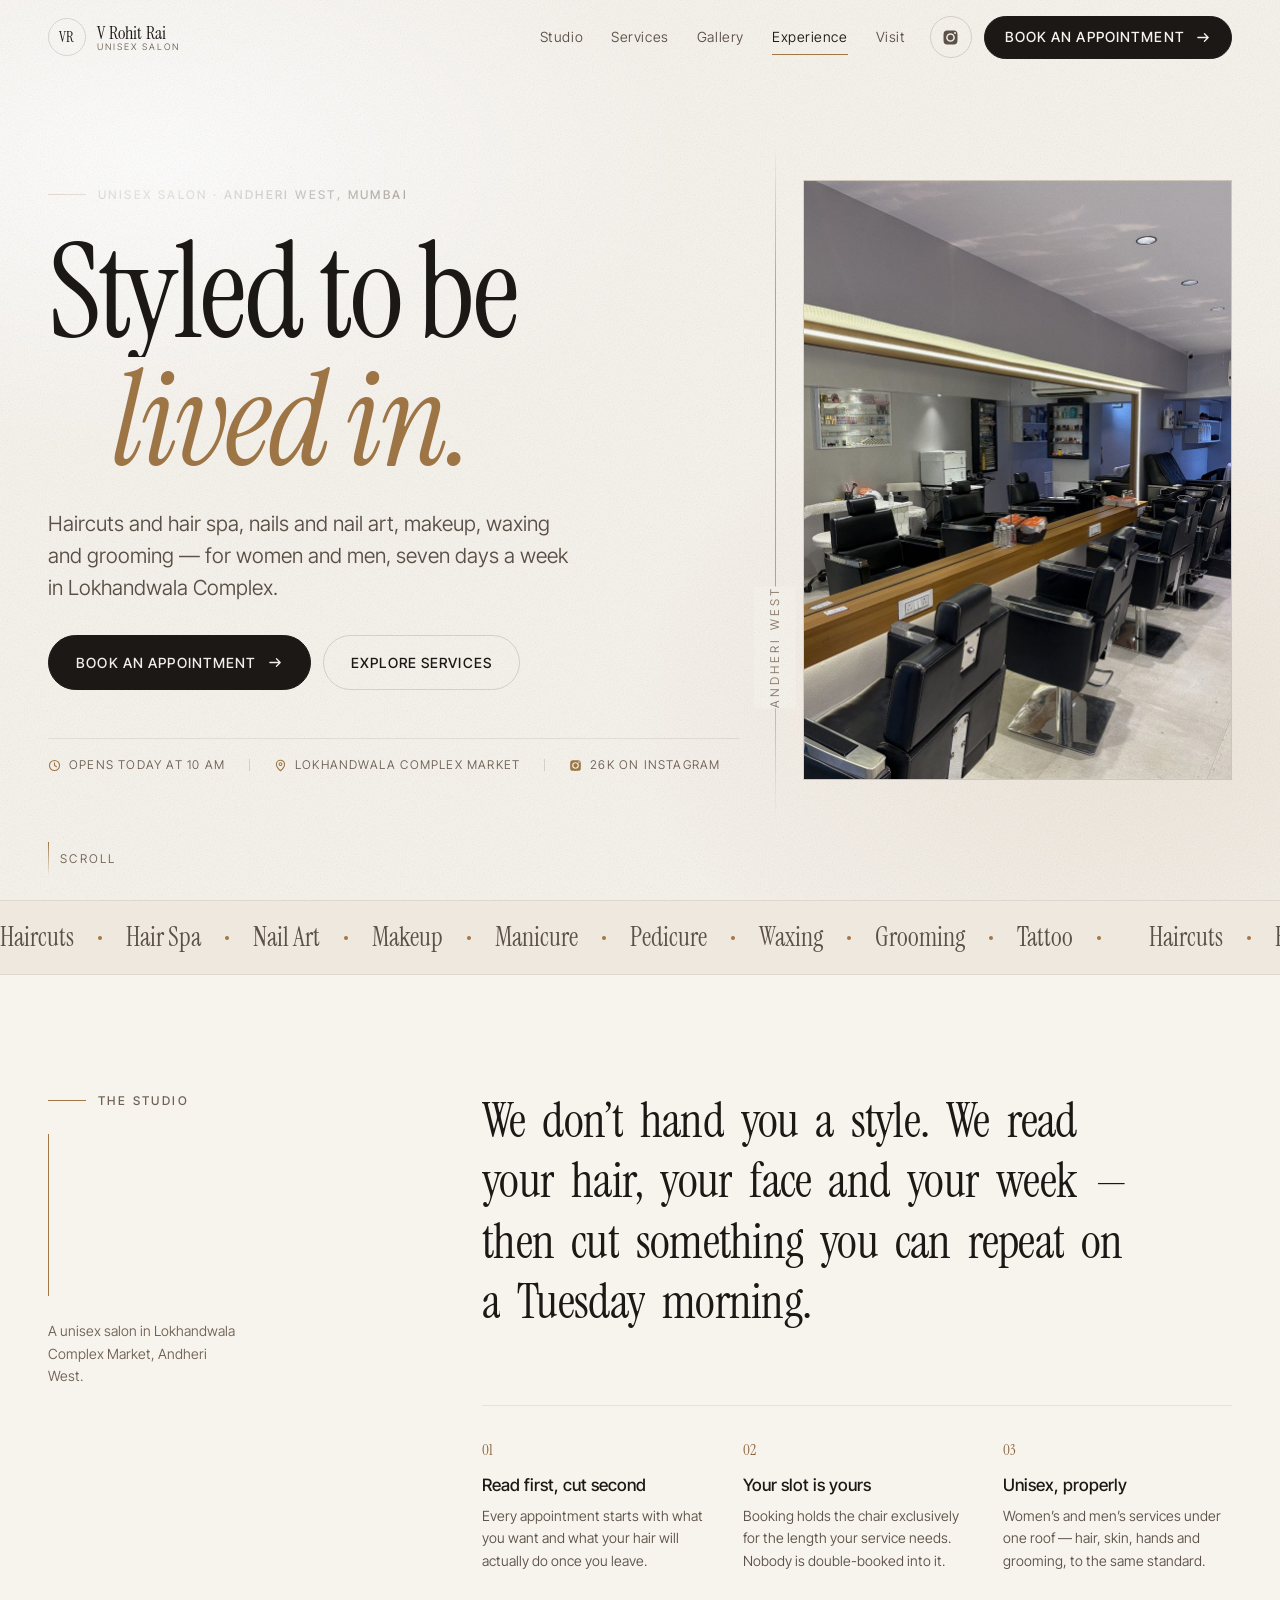
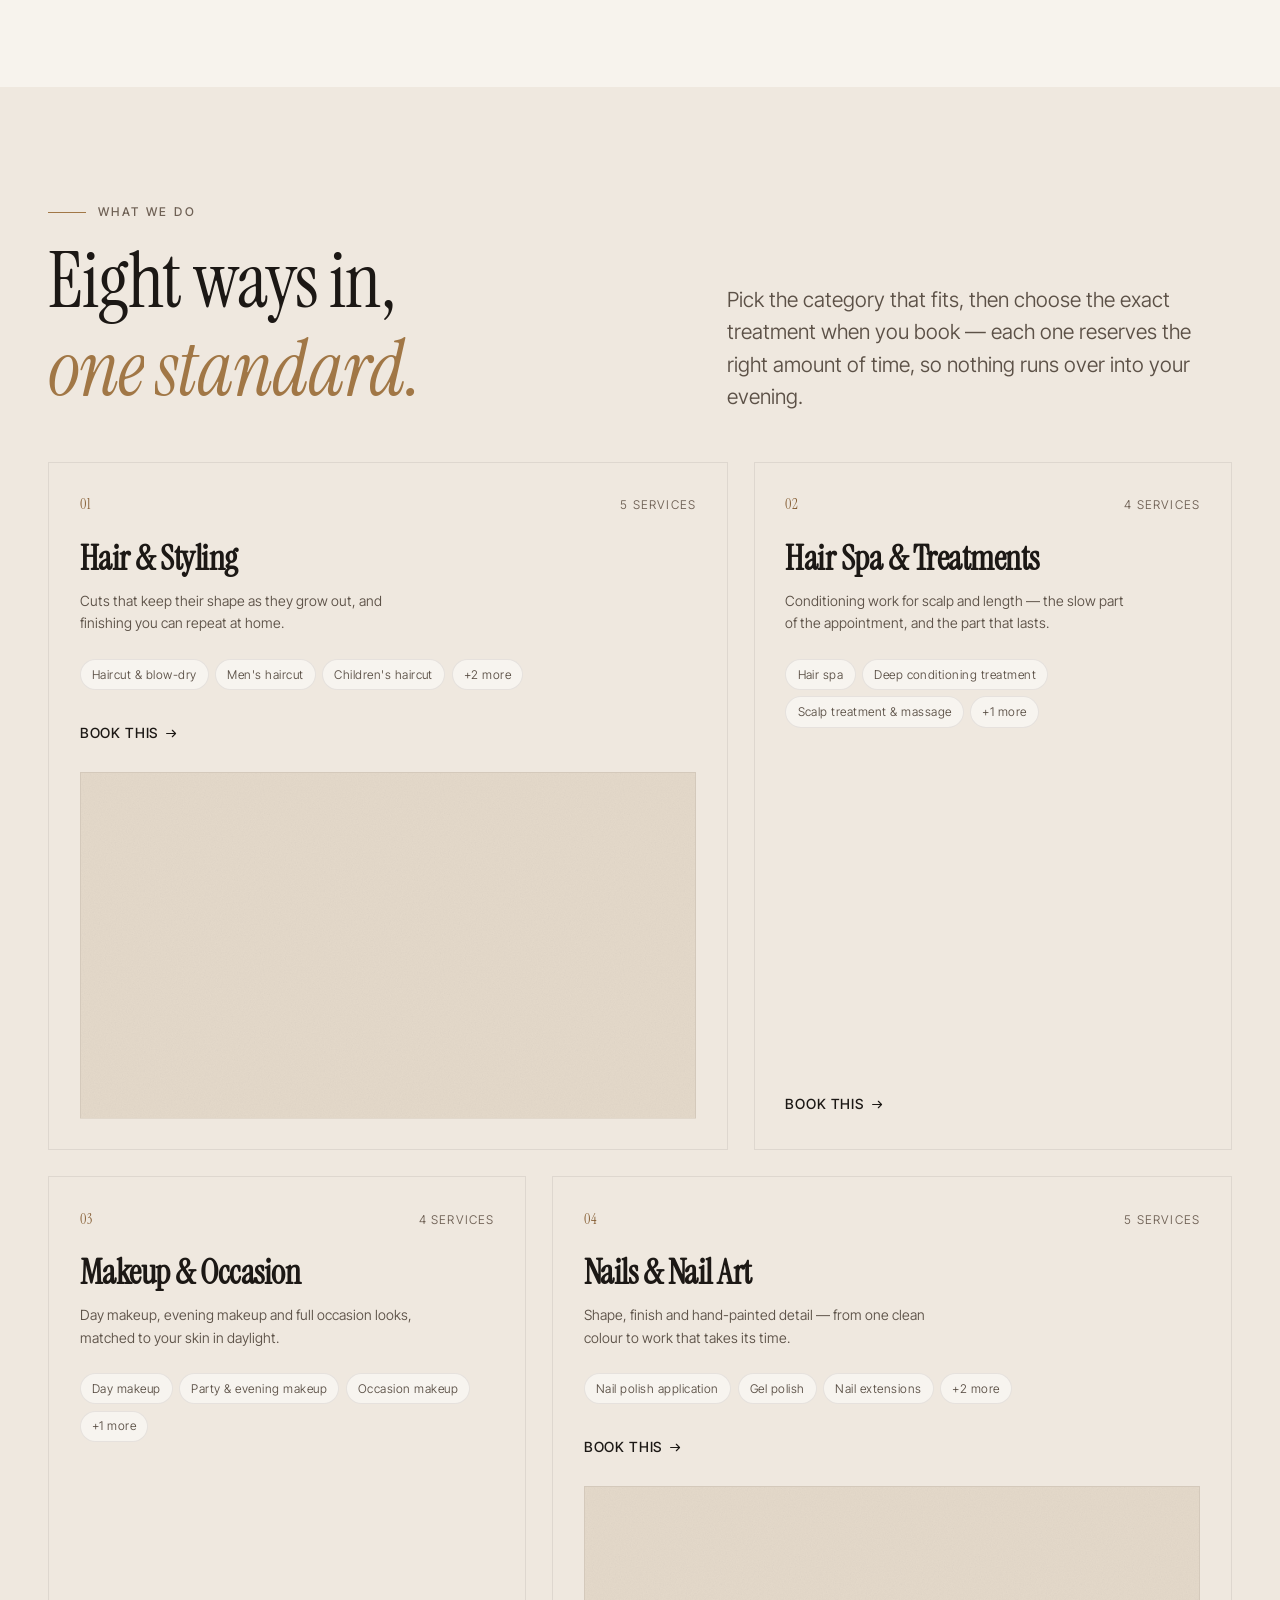
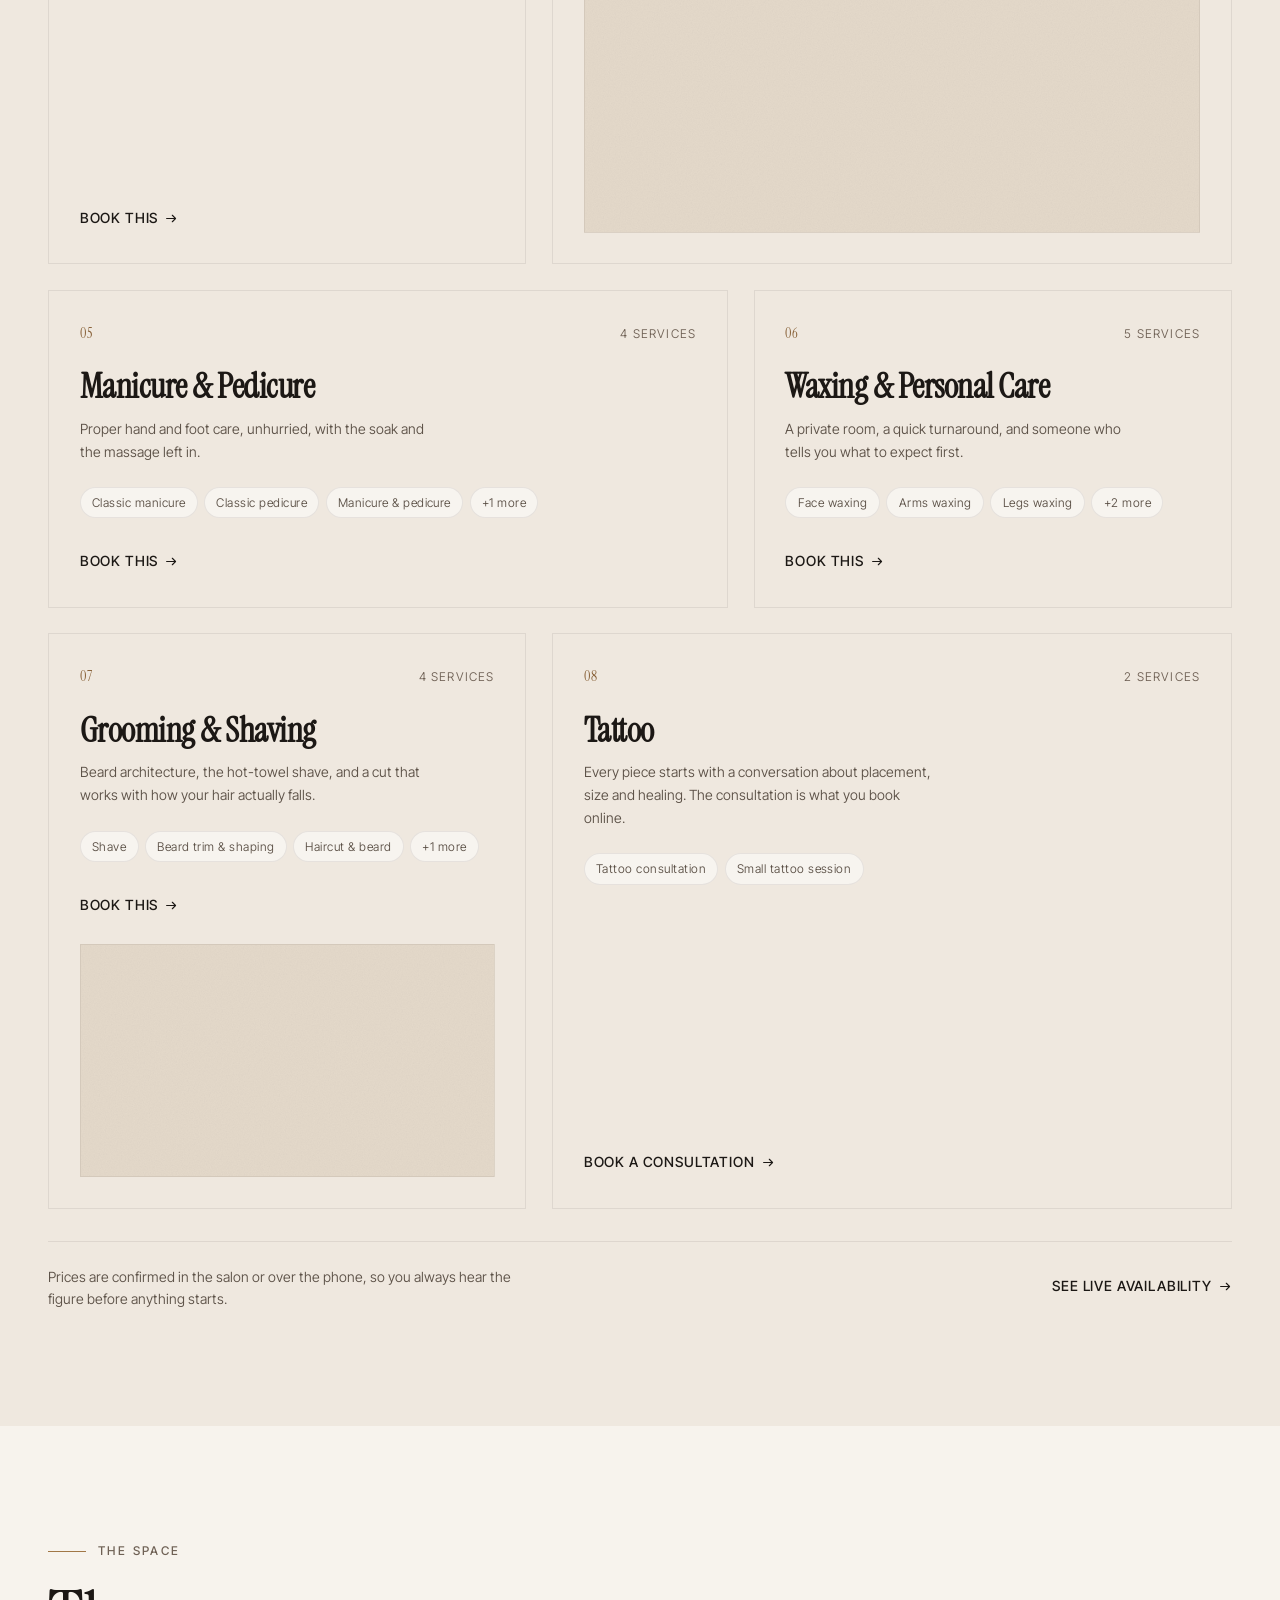
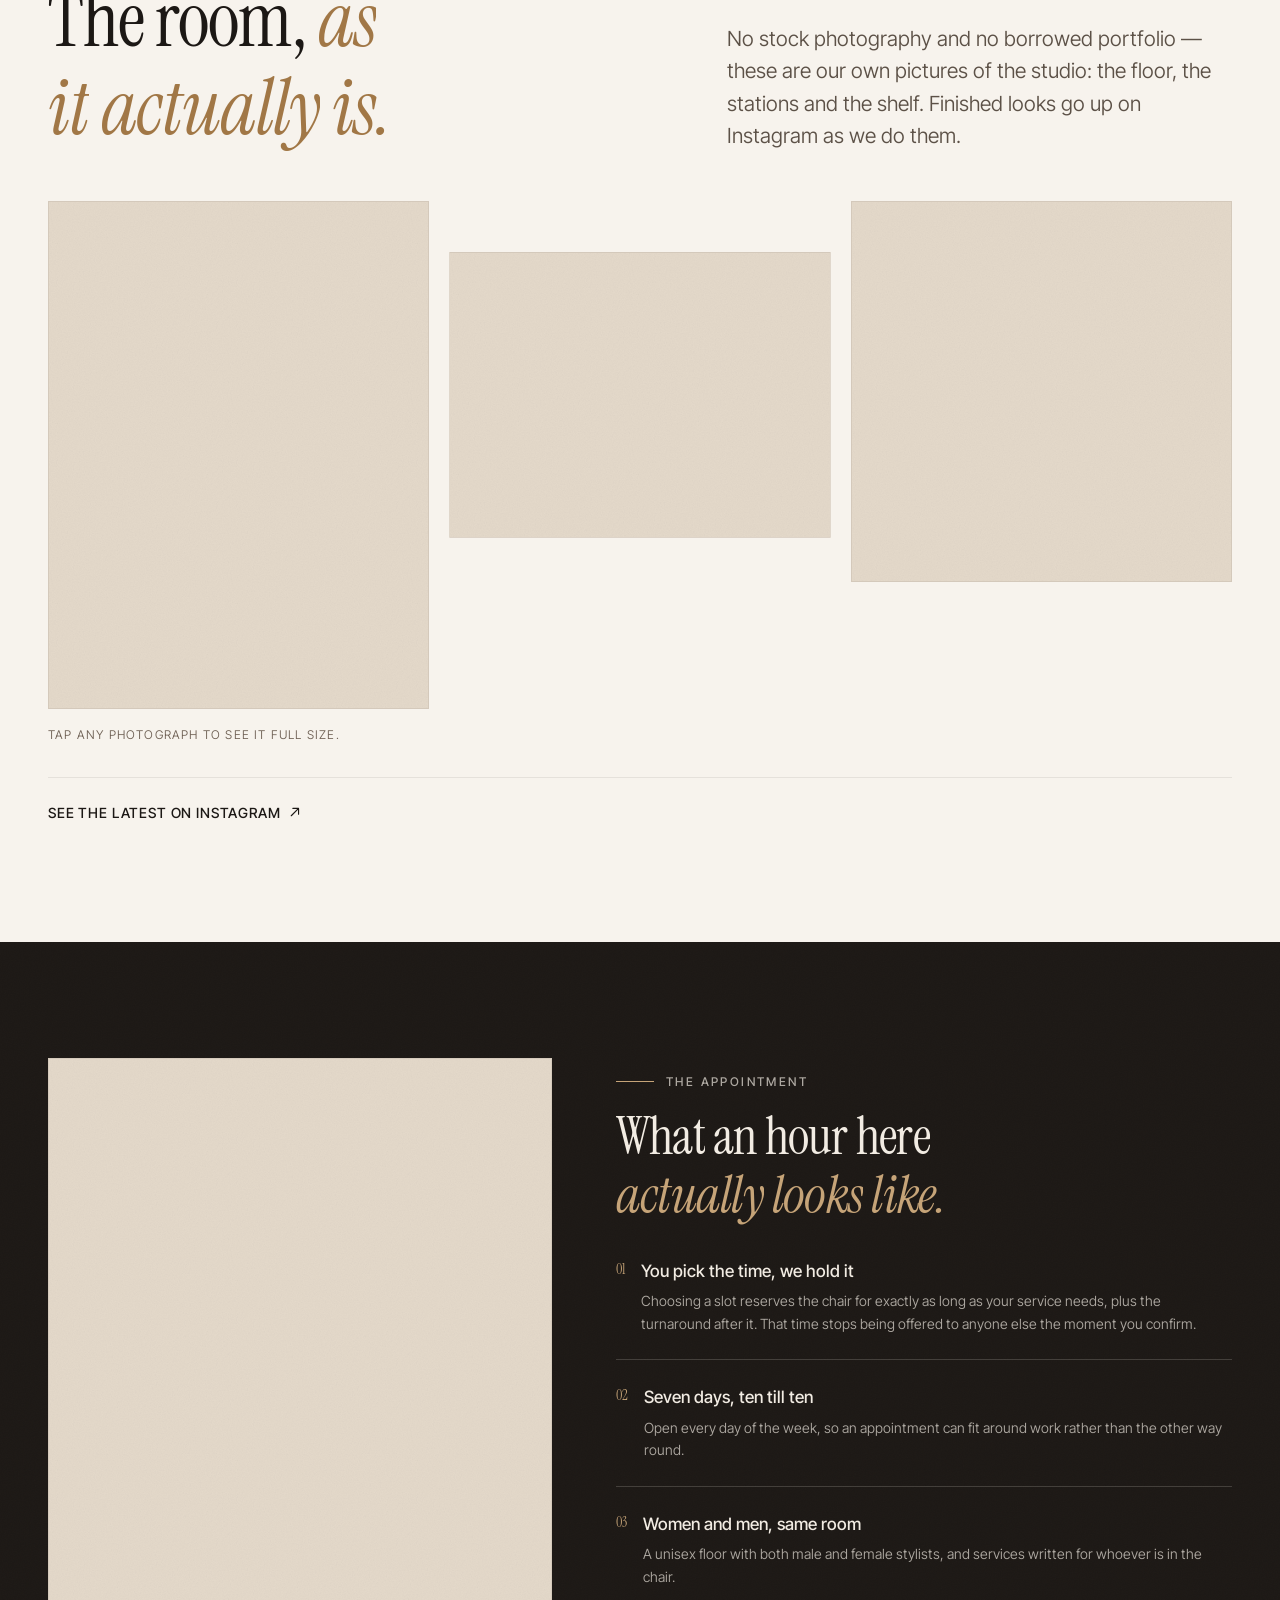
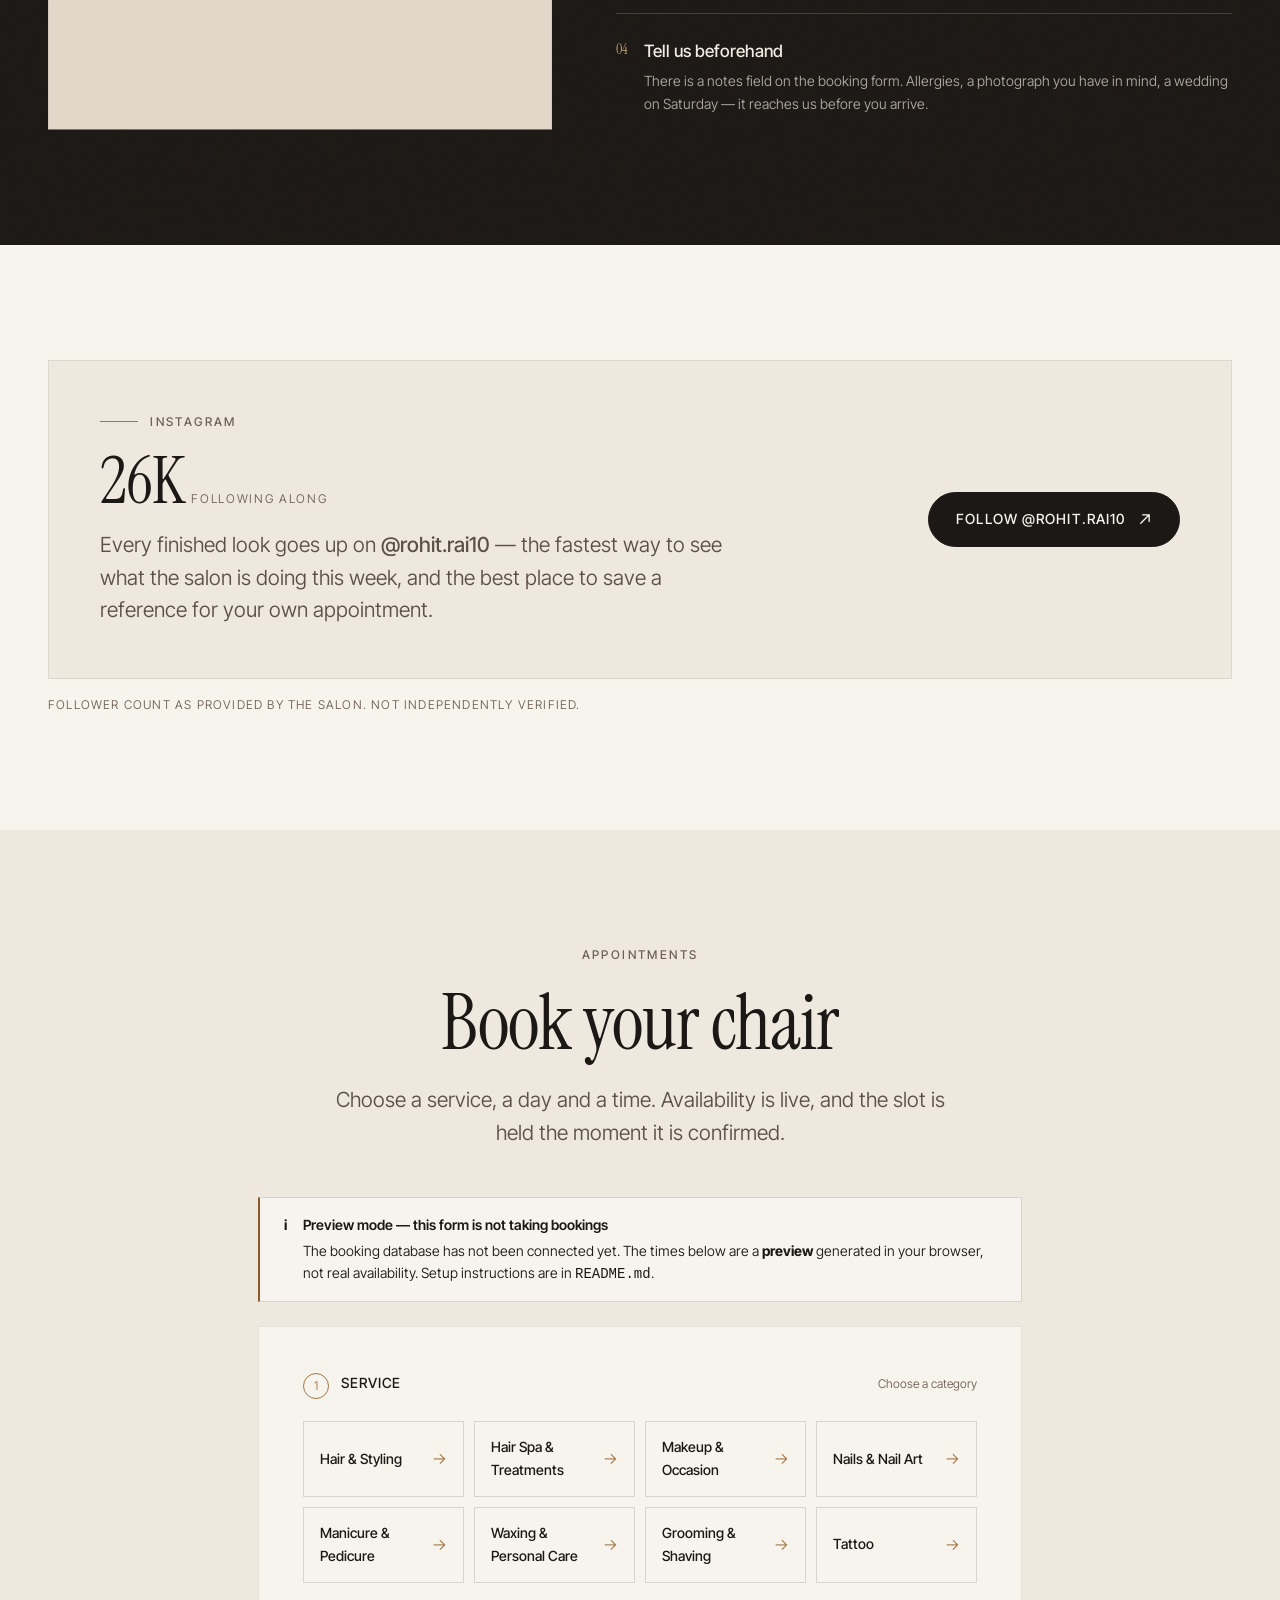
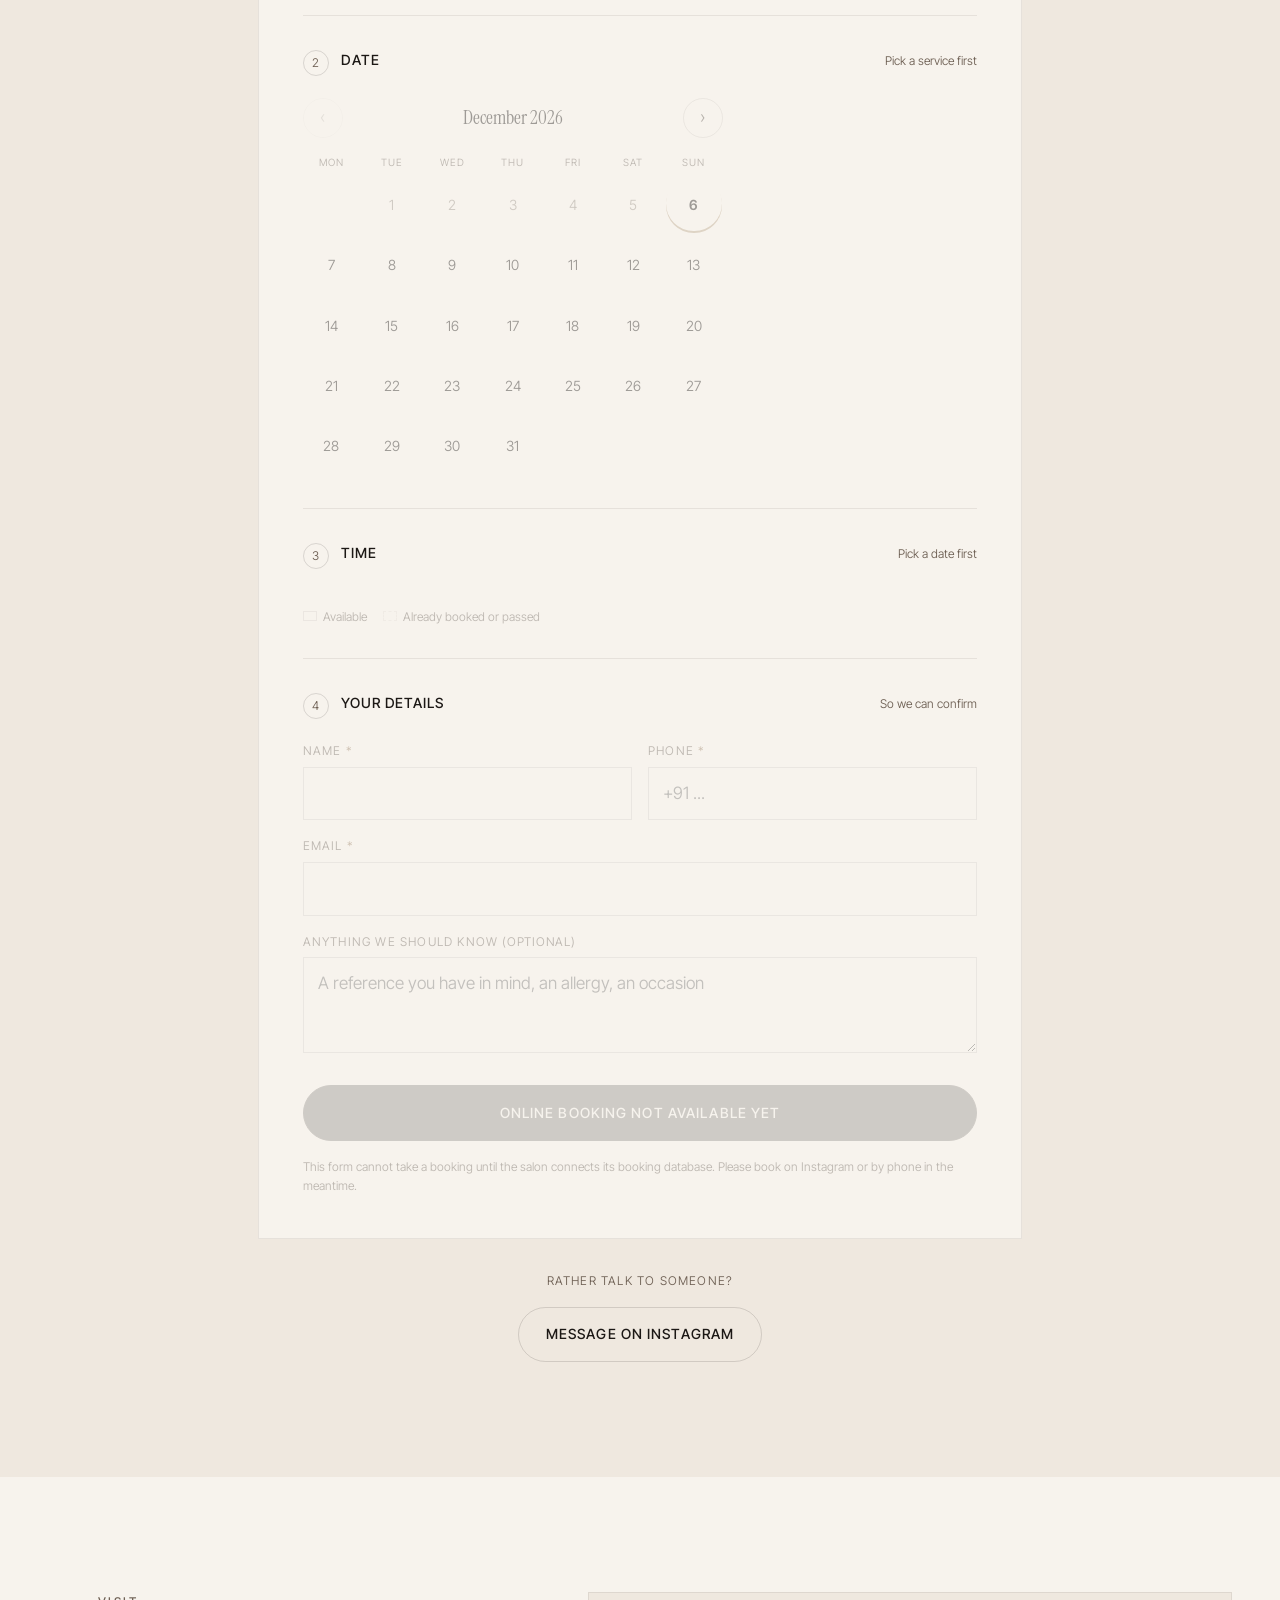
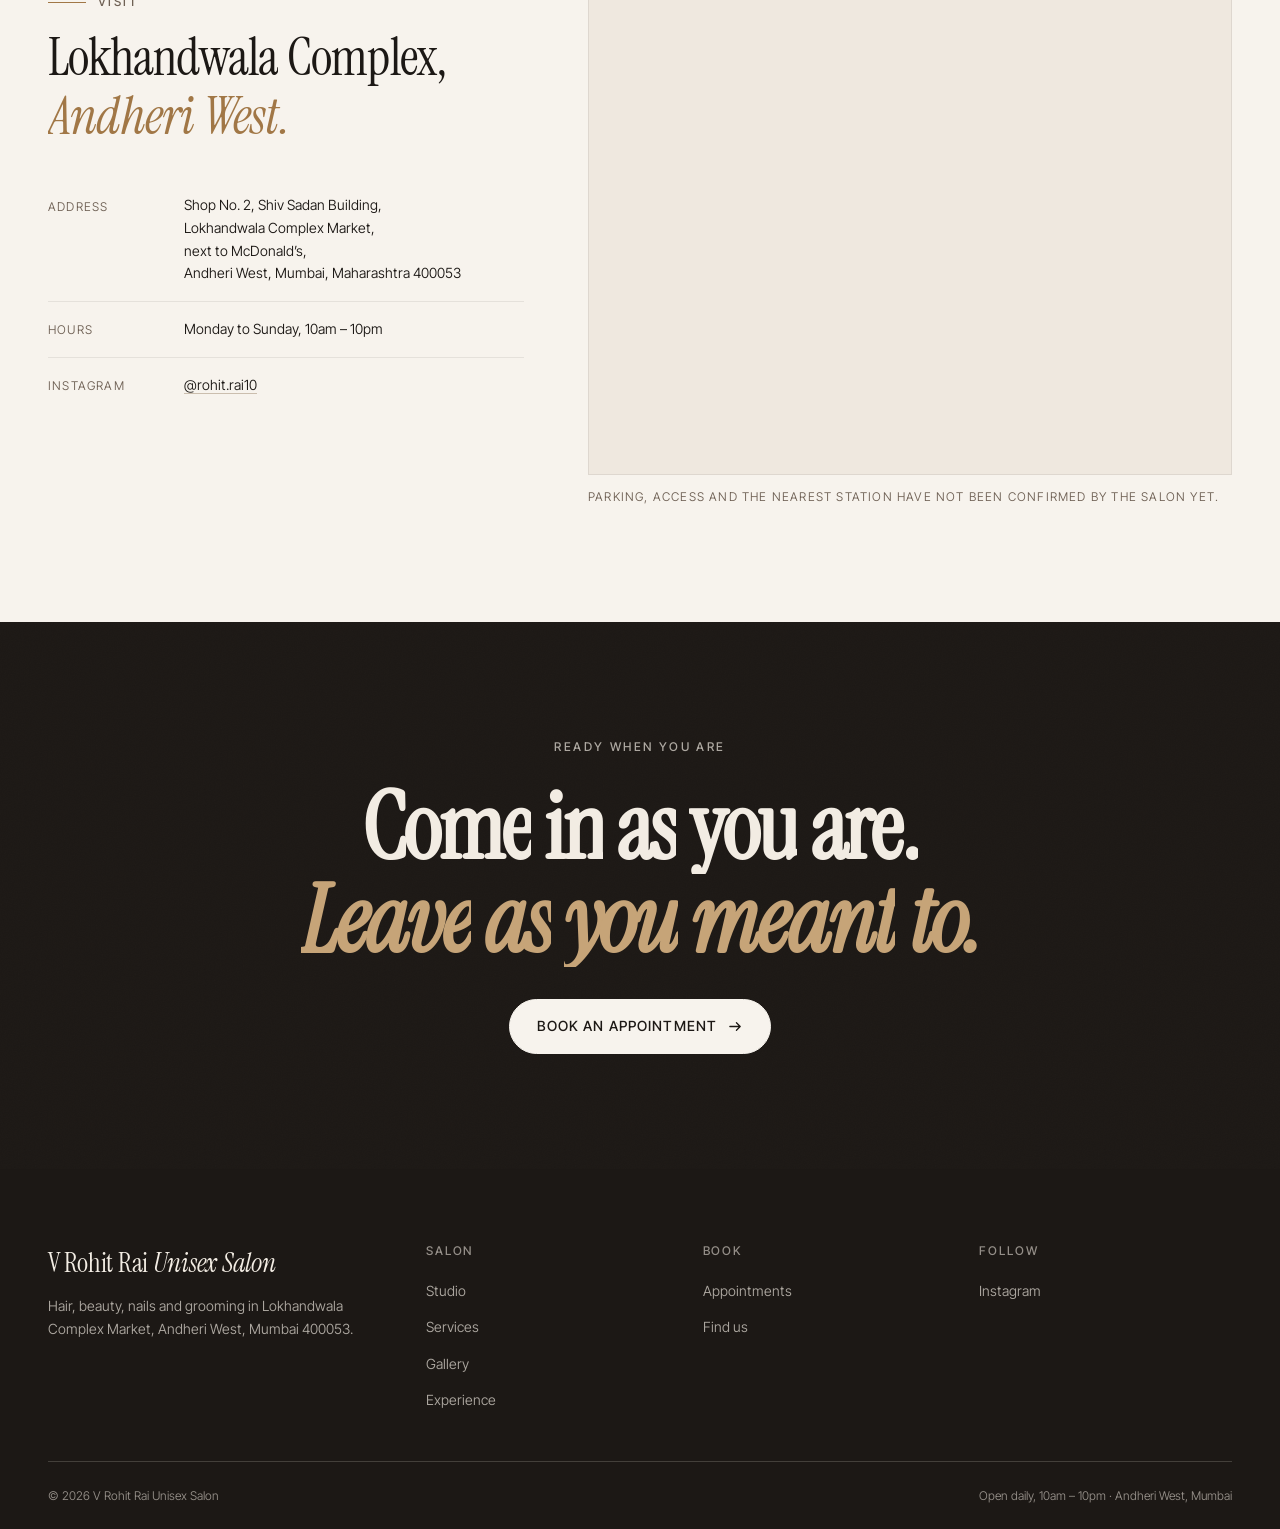
==== index.html @ dc002064 "demo" ====
<!DOCTYPE html>
<html lang="en">
<head>
<meta charset="UTF-8">
<meta name="viewport" content="width=device-width, initial-scale=1, viewport-fit=cover">

<title>V Rohit Rai Unisex Salon — Hair, Beauty &amp; Nails in Andheri West, Mumbai</title>
<meta name="description" content="Unisex salon in Lokhandwala Complex, Andheri West, Mumbai. Haircuts and hairstyling, hair spa, nails and nail art, manicure and pedicure, makeup, waxing and grooming. Book an appointment online, open daily 10am to 10pm.">
<meta name="theme-color" content="#F7F3ED">
<!-- An original monogram. The favicon.ico left in the project root
     belongs to the previous template's business and is not used. -->
<link rel="icon" href="assets/images/salon/favicon.svg" type="image/svg+xml">

<meta property="og:type" content="website">
<meta property="og:title" content="V Rohit Rai Unisex Salon — Hair, Beauty &amp; Nails in Mumbai">
<meta property="og:description" content="Haircuts, hair spa, nails, makeup and grooming in Lokhandwala Complex, Andheri West. Book your appointment online.">
<meta property="og:locale" content="en_IN">
<meta name="twitter:card" content="summary_large_image">
<!-- TODO owner: og:url, og:image and the canonical link need the live
     domain and a real sharing image. They are deliberately absent
     rather than pointing at a guessed URL. -->

<!-- Fonts: two families, four files. Instrument Serif has a single
     weight, which is why it can carry display type this cheaply. -->
<link rel="preconnect" href="https://fonts.googleapis.com">
<link rel="preconnect" href="https://fonts.gstatic.com" crossorigin>
<link rel="preload" as="style" href="https://fonts.googleapis.com/css2?family=Instrument+Serif:ital@0;1&family=Inter+Tight:wght@300;400;500&display=swap">
<link rel="stylesheet" href="https://fonts.googleapis.com/css2?family=Instrument+Serif:ital@0;1&family=Inter+Tight:wght@300;400;500&display=swap">

<link rel="stylesheet" href="assets/css/salon.css">

<!-- Enables the hidden-before-reveal states. Without JavaScript this
     class is never added and every heading, paragraph and image is
     visible and in position. Inline and first so there is no flash. -->
<script>document.documentElement.classList.add('js');</script>

<!-- LocalBusiness data. Only facts confirmed by the owner are here:
     name, the full street address, the opening hours, and the
     Instagram profile. No telephone, no price range, no aggregate
     rating, no coordinates — those are not known yet, and a guess in
     structured data is a guess Google will publish. -->
<script type="application/ld+json">
{
  "@context": "https://schema.org",
  "@type": "HairSalon",
  "name": "V Rohit Rai Unisex Salon",
  "description": "Unisex salon in Andheri West, Mumbai offering haircuts and hairstyling, hair spa and treatments, nails and nail art, manicure and pedicure, makeup, waxing, grooming and shaving.",
  "address": {
    "@type": "PostalAddress",
    "streetAddress": "Shop No. 2, Shiv Sadan Building, Lokhandwala Complex Market, next to McDonald's",
    "addressLocality": "Andheri West, Mumbai",
    "addressRegion": "Maharashtra",
    "postalCode": "400053",
    "addressCountry": "IN"
  },
  "areaServed": { "@type": "City", "name": "Mumbai" },
  "openingHoursSpecification": [{
    "@type": "OpeningHoursSpecification",
    "dayOfWeek": ["Monday","Tuesday","Wednesday","Thursday","Friday","Saturday","Sunday"],
    "opens": "10:00",
    "closes": "22:00"
  }],
  "sameAs": ["https://www.instagram.com/rohit.rai10"],
  "makesOffer": [
    { "@type": "Offer", "itemOffered": { "@type": "Service", "name": "Haircuts and hairstyling" } },
    { "@type": "Offer", "itemOffered": { "@type": "Service", "name": "Hair spa and treatments" } },
    { "@type": "Offer", "itemOffered": { "@type": "Service", "name": "Makeup" } },
    { "@type": "Offer", "itemOffered": { "@type": "Service", "name": "Nails and nail art" } },
    { "@type": "Offer", "itemOffered": { "@type": "Service", "name": "Manicure and pedicure" } },
    { "@type": "Offer", "itemOffered": { "@type": "Service", "name": "Waxing" } },
    { "@type": "Offer", "itemOffered": { "@type": "Service", "name": "Grooming and shaving" } },
    { "@type": "Offer", "itemOffered": { "@type": "Service", "name": "Tattoo" } }
  ]
}
</script>
</head>

<body>

<a class="skip-link" href="#main">Skip to content</a>

<!-- ============================================================
     HEADER — transparent over the hero, solid once docked
     ============================================================ -->
<header class="header" id="header">
  <div class="header-in">
    <a class="wordmark" href="#top" aria-label="V Rohit Rai Unisex Salon, back to top">
      <span class="wordmark-mark" aria-hidden="true">VR</span>
      <span class="wordmark-text">
        <span class="wordmark-name">V Rohit Rai</span>
        <span class="wordmark-sub">Unisex Salon</span>
      </span>
    </a>

    <nav class="nav" id="nav" aria-label="Sections">
      <a class="nav-link" href="#studio">Studio</a>
      <a class="nav-link" href="#services">Services</a>
      <a class="nav-link" href="#work">Gallery</a>
      <a class="nav-link" href="#experience">Experience</a>
      <a class="nav-link" href="#visit">Visit</a>
    </nav>

    <div class="header-actions">
      <a class="icon-btn" href="https://www.instagram.com/rohit.rai10" target="_blank" rel="noopener noreferrer"
         aria-label="Instagram, opens in a new tab">
        <svg viewBox="0 0 24 24" fill="currentColor" aria-hidden="true"><path d="M12 2.2c3.2 0 3.6 0 4.9.07 3.25.15 4.77 1.7 4.92 4.92.06 1.27.07 1.65.07 4.85s-.01 3.58-.07 4.85c-.15 3.22-1.67 4.77-4.92 4.92-1.3.06-1.7.07-4.9.07s-3.6-.01-4.85-.07c-3.26-.15-4.77-1.7-4.92-4.92C2.17 15.6 2.16 15.2 2.16 12s.01-3.58.07-4.85c.15-3.22 1.67-4.77 4.92-4.92C8.4 2.2 8.8 2.2 12 2.2Zm0 3.64A6.16 6.16 0 1 0 18.16 12A6.16 6.16 0 0 0 12 5.84Zm0 10.16A4 4 0 1 1 16 12a4 4 0 0 1-4 4Zm6.4-11.85a1.44 1.44 0 1 0 1.44 1.44a1.44 1.44 0 0 0-1.44-1.44Z"/></svg>
      </a>
      <a class="btn btn-arrow" href="#booking">
        <span>Book an appointment</span>
        <svg viewBox="0 0 16 16" fill="none" aria-hidden="true"><path d="M2 8h11M9 4l4 4-4 4" stroke="currentColor" stroke-width="1.4" stroke-linecap="round" stroke-linejoin="round"/></svg>
      </a>
      <button class="burger" id="burger" type="button" aria-label="Open menu" aria-expanded="false" aria-controls="drawer">
        <span></span>
      </button>
    </div>
  </div>
</header>

<!-- MOBILE DRAWER -->
<div class="drawer" id="drawer" data-open="false" role="dialog" aria-modal="true" aria-label="Menu" hidden>
  <div class="drawer-top">
    <span class="wordmark-name" style="font-family:var(--serif);font-size:1.1rem">V Rohit Rai</span>
    <button class="drawer-close" id="drawerClose" type="button" aria-label="Close menu">&times;</button>
  </div>
  <nav class="drawer-nav" aria-label="Sections">
    <a href="#studio"><span>01</span>Studio</a>
    <a href="#services"><span>02</span>Services</a>
    <a href="#work"><span>03</span>Gallery</a>
    <a href="#experience"><span>04</span>Experience</a>
    <a href="#booking"><span>05</span>Book</a>
    <a href="#visit"><span>06</span>Visit</a>
  </nav>
  <div class="drawer-foot">
    <a class="btn" href="#booking">Book an appointment</a>
    <a class="btn btn-ghost" href="https://www.instagram.com/rohit.rai10" target="_blank" rel="noopener noreferrer">
      Instagram &mdash; @rohit.rai10
    </a>
  </div>
</div>

<main id="main">
<span id="top"></span>

<!-- ============================================================
     HERO
     ============================================================ -->
<section class="hero" id="hero">
  <div class="shell">
    <div class="hero-grid">

      <div class="hero-copy">
        <p class="eyebrow hero-kicker">Unisex Salon &middot; Andheri West, Mumbai</p>

        <h1 class="hero-title" data-split="lines">
          <span class="line line-1">Styled to be</span>
          <span class="line line-2"><em class="em">lived in.</em></span>
        </h1>

        <p class="hero-sub">
          Haircuts and hair spa, nails and nail art, makeup, waxing and grooming &mdash;
          for women and men, seven days a week in Lokhandwala Complex.
        </p>

        <div class="hero-cta">
          <a class="btn btn-arrow" href="#booking">
            <span>Book an appointment</span>
            <svg viewBox="0 0 16 16" fill="none" aria-hidden="true"><path d="M2 8h11M9 4l4 4-4 4" stroke="currentColor" stroke-width="1.4" stroke-linecap="round" stroke-linejoin="round"/></svg>
          </a>
          <a class="btn btn-ghost" href="#services">Explore services</a>
        </div>

        <dl class="hero-meta">
          <div class="hero-meta-item">
            <svg viewBox="0 0 16 16" fill="none" aria-hidden="true"><circle cx="8" cy="8" r="6.2" stroke="currentColor" stroke-width="1.3"/><path d="M8 4.6V8l2.4 1.6" stroke="currentColor" stroke-width="1.3" stroke-linecap="round"/></svg>
            <dt class="sr-only">Opening hours</dt>
            <dd id="heroHours">Open daily, 10am &ndash; 10pm</dd>
          </div>
          <span class="hero-meta-sep" aria-hidden="true"></span>
          <div class="hero-meta-item">
            <svg viewBox="0 0 16 16" fill="none" aria-hidden="true"><path d="M8 14.5s5-4.1 5-8A5 5 0 0 0 3 6.5c0 3.9 5 8 5 8Z" stroke="currentColor" stroke-width="1.3" stroke-linejoin="round"/><circle cx="8" cy="6.4" r="1.7" stroke="currentColor" stroke-width="1.3"/></svg>
            <dt class="sr-only">Location</dt>
            <dd>Lokhandwala Complex Market</dd>
          </div>
          <span class="hero-meta-sep" aria-hidden="true"></span>
          <div class="hero-meta-item">
            <svg viewBox="0 0 16 16" fill="currentColor" aria-hidden="true"><path d="M8 1.5c2.1 0 2.4 0 3.25.05 2.17.1 3.18 1.13 3.28 3.28.04.85.05 1.1.05 3.23s-.01 2.38-.05 3.23c-.1 2.14-1.11 3.18-3.28 3.28-.86.04-1.14.05-3.25.05s-2.4-.01-3.23-.05c-2.18-.1-3.18-1.14-3.28-3.28C1.44 10.4 1.44 10.13 1.44 8s0-2.38.05-3.23c.1-2.15 1.1-3.18 3.28-3.28C5.6 1.5 5.9 1.5 8 1.5Zm0 2.43A4.1 4.1 0 1 0 12.1 8A4.1 4.1 0 0 0 8 3.93Zm0 6.77A2.67 2.67 0 1 1 10.67 8A2.67 2.67 0 0 1 8 10.7Zm4.27-7.9a.96.96 0 1 0 .96.96a.96.96 0 0 0-.96-.96Z"/></svg>
            <dt class="sr-only">Instagram following</dt>
            <dd><span id="heroFollowers">26K</span> on Instagram</dd>
          </div>
        </dl>
      </div>

      <div class="hero-stage">
        <span class="hero-stage-label" aria-hidden="true">Andheri West</span>
        <!-- Becomes a real <img> as soon as config.images.hero.src is
             set. Until then it is a designed frame, not a broken one. -->
        <div class="plate mask" data-plate="hero">
          <div class="plate-inner">
            <p class="plate-caption"><b>V Rohit Rai</b><i>Est. Mumbai</i></p>
            <svg class="plate-glyph" viewBox="0 0 80 100" aria-hidden="true" style="width:clamp(70px,16vw,130px)">
              <path d="M14 94C14 70 26 60 34 48 42 36 40 18 30 6"/>
              <path d="M30 94C30 72 42 62 50 50 58 38 56 20 46 8"/>
              <path d="M46 94C46 74 58 64 66 52 72 42 72 28 66 18"/>
              <path d="M22 30c6-4 12-4 18 0M38 18c6-4 12-4 18 0"/>
            </svg>
            <p class="plate-caption"><i>Photography slot</i><b>01</b></p>
          </div>
        </div>
      </div>

    </div>
  </div>
  <p class="hero-cue" aria-hidden="true"><i></i><span>Scroll</span></p>
</section>

<!-- ============================================================
     MARQUEE — decorative service ticker
     ============================================================ -->
<div class="marquee" aria-hidden="true">
  <div class="marquee-track">
    <div class="marquee-group">
      <span class="marquee-item">Haircuts</span><i class="marquee-dot"></i>
      <span class="marquee-item">Hair Spa</span><i class="marquee-dot"></i>
      <span class="marquee-item">Nail Art</span><i class="marquee-dot"></i>
      <span class="marquee-item">Makeup</span><i class="marquee-dot"></i>
      <span class="marquee-item">Manicure</span><i class="marquee-dot"></i>
      <span class="marquee-item">Pedicure</span><i class="marquee-dot"></i>
      <span class="marquee-item">Waxing</span><i class="marquee-dot"></i>
      <span class="marquee-item">Grooming</span><i class="marquee-dot"></i>
      <span class="marquee-item">Tattoo</span><i class="marquee-dot"></i>
    </div>
    <div class="marquee-group">
      <span class="marquee-item">Haircuts</span><i class="marquee-dot"></i>
      <span class="marquee-item">Hair Spa</span><i class="marquee-dot"></i>
      <span class="marquee-item">Nail Art</span><i class="marquee-dot"></i>
      <span class="marquee-item">Makeup</span><i class="marquee-dot"></i>
      <span class="marquee-item">Manicure</span><i class="marquee-dot"></i>
      <span class="marquee-item">Pedicure</span><i class="marquee-dot"></i>
      <span class="marquee-item">Waxing</span><i class="marquee-dot"></i>
      <span class="marquee-item">Grooming</span><i class="marquee-dot"></i>
      <span class="marquee-item">Tattoo</span><i class="marquee-dot"></i>
    </div>
  </div>
</div>

<!-- ============================================================
     STATEMENT
     ============================================================ -->
<section class="section statement" id="studio">
  <div class="shell">
    <div class="statement-grid">
      <div class="statement-side">
        <!-- A real h2: this section owns the three h3 pillars below, and
             without it the outline jumps from h1 straight to h3. -->
        <h2 class="eyebrow">The studio</h2>
        <div class="statement-progress" id="statementProgress" aria-hidden="true"></div>
        <p class="small" style="color:var(--fg-faint);max-width:24ch">
          A unisex salon in Lokhandwala Complex Market, Andheri West.
        </p>
      </div>

      <div>
        <p class="statement-body" data-split="words">
          We don&rsquo;t hand you a style. We read your hair, your face and your week &mdash;
          then cut something you can repeat on a Tuesday morning.
        </p>

        <div class="pillars">
          <div class="pillar reveal">
            <span class="pillar-n">01</span>
            <h3>Read first, cut second</h3>
            <p>Every appointment starts with what you want and what your hair will actually do once you leave.</p>
          </div>
          <div class="pillar reveal reveal-d1">
            <span class="pillar-n">02</span>
            <h3>Your slot is yours</h3>
            <p>Booking holds the chair exclusively for the length your service needs. Nobody is double-booked into it.</p>
          </div>
          <div class="pillar reveal reveal-d2">
            <span class="pillar-n">03</span>
            <h3>Unisex, properly</h3>
            <p>Women&rsquo;s and men&rsquo;s services under one roof &mdash; hair, skin, hands and grooming, to the same standard.</p>
          </div>
        </div>
      </div>
    </div>
  </div>
</section>

<!-- ============================================================
     SERVICES
     The eight categories are static markup so they are indexable and
     survive with JavaScript off. The chips inside each card and the
     booking shortcut are added by script from catalogue.js.
     ============================================================ -->
<section class="section on-alt" id="services">
  <div class="shell">
    <div class="services-head">
      <div>
        <p class="eyebrow">What we do</p>
        <h2 class="display d1" data-split="words" style="margin-top:var(--sp-3)">
          Eight ways in, <em class="em">one standard.</em>
        </h2>
      </div>
      <p class="lede reveal">
        Pick the category that fits, then choose the exact treatment when you book &mdash;
        each one reserves the right amount of time, so nothing runs over into your evening.
      </p>
    </div>

    <div class="service-grid" id="serviceGrid">

      <article class="service reveal" data-category="hair">
        <div class="service-top"><span class="service-n">01</span><span class="service-count" data-count></span></div>
        <h3 class="service-name">Hair &amp; Styling</h3>
        <p class="service-blurb">Cuts that keep their shape as they grow out, and finishing you can repeat at home.</p>
        <div class="service-items" data-chips></div>
        <div class="service-foot">
          <a class="link" data-book="hair" href="#booking">Book this<svg viewBox="0 0 16 16" fill="none" aria-hidden="true"><path d="M2 8h11M9 4l4 4-4 4" stroke="currentColor" stroke-width="1.4" stroke-linecap="round" stroke-linejoin="round"/></svg></a>
        </div>
        <div class="service-plate">
          <div class="plate mask" data-plate="statement">
            <div class="plate-inner">
              <svg class="plate-glyph" viewBox="0 0 64 64" aria-hidden="true">
                <circle cx="13" cy="50" r="7"/><circle cx="13" cy="14" r="7"/>
                <path d="M19 45 52 12M19 19 52 52"/>
              </svg>
              <p class="plate-caption"><i>Photography slot</i><b>Cut &amp; finish</b></p>
            </div>
          </div>
        </div>
      </article>

      <article class="service reveal reveal-d1" data-category="hair-spa">
        <div class="service-top"><span class="service-n">02</span><span class="service-count" data-count></span></div>
        <h3 class="service-name">Hair Spa &amp; Treatments</h3>
        <p class="service-blurb">Conditioning work for scalp and length &mdash; the slow part of the appointment, and the part that lasts.</p>
        <div class="service-items" data-chips></div>
        <div class="service-foot">
          <a class="link" data-book="hair-spa" href="#booking">Book this<svg viewBox="0 0 16 16" fill="none" aria-hidden="true"><path d="M2 8h11M9 4l4 4-4 4" stroke="currentColor" stroke-width="1.4" stroke-linecap="round" stroke-linejoin="round"/></svg></a>
        </div>
      </article>

      <article class="service reveal" data-category="makeup">
        <div class="service-top"><span class="service-n">03</span><span class="service-count" data-count></span></div>
        <h3 class="service-name">Makeup &amp; Occasion</h3>
        <p class="service-blurb">Day makeup, evening makeup and full occasion looks, matched to your skin in daylight.</p>
        <div class="service-items" data-chips></div>
        <div class="service-foot">
          <a class="link" data-book="makeup" href="#booking">Book this<svg viewBox="0 0 16 16" fill="none" aria-hidden="true"><path d="M2 8h11M9 4l4 4-4 4" stroke="currentColor" stroke-width="1.4" stroke-linecap="round" stroke-linejoin="round"/></svg></a>
        </div>
      </article>

      <article class="service reveal reveal-d1" data-category="nails">
        <div class="service-top"><span class="service-n">04</span><span class="service-count" data-count></span></div>
        <h3 class="service-name">Nails &amp; Nail Art</h3>
        <p class="service-blurb">Shape, finish and hand-painted detail &mdash; from one clean colour to work that takes its time.</p>
        <div class="service-items" data-chips></div>
        <div class="service-foot">
          <a class="link" data-book="nails" href="#booking">Book this<svg viewBox="0 0 16 16" fill="none" aria-hidden="true"><path d="M2 8h11M9 4l4 4-4 4" stroke="currentColor" stroke-width="1.4" stroke-linecap="round" stroke-linejoin="round"/></svg></a>
        </div>
        <div class="service-plate">
          <div class="plate mask" data-plate="nails">
            <div class="plate-inner">
              <svg class="plate-glyph" viewBox="0 0 64 64" aria-hidden="true">
                <path d="M24 54V26a8 8 0 0 1 16 0v28"/>
                <path d="M24 40h16"/>
                <path d="M18 54h28"/>
              </svg>
              <p class="plate-caption"><i>Photography slot</i><b>Nail art</b></p>
            </div>
          </div>
        </div>
      </article>

      <article class="service reveal" data-category="hands-feet">
        <div class="service-top"><span class="service-n">05</span><span class="service-count" data-count></span></div>
        <h3 class="service-name">Manicure &amp; Pedicure</h3>
        <p class="service-blurb">Proper hand and foot care, unhurried, with the soak and the massage left in.</p>
        <div class="service-items" data-chips></div>
        <div class="service-foot">
          <a class="link" data-book="hands-feet" href="#booking">Book this<svg viewBox="0 0 16 16" fill="none" aria-hidden="true"><path d="M2 8h11M9 4l4 4-4 4" stroke="currentColor" stroke-width="1.4" stroke-linecap="round" stroke-linejoin="round"/></svg></a>
        </div>
      </article>

      <article class="service reveal reveal-d1" data-category="waxing">
        <div class="service-top"><span class="service-n">06</span><span class="service-count" data-count></span></div>
        <h3 class="service-name">Waxing &amp; Personal Care</h3>
        <p class="service-blurb">A private room, a quick turnaround, and someone who tells you what to expect first.</p>
        <div class="service-items" data-chips></div>
        <div class="service-foot">
          <a class="link" data-book="waxing" href="#booking">Book this<svg viewBox="0 0 16 16" fill="none" aria-hidden="true"><path d="M2 8h11M9 4l4 4-4 4" stroke="currentColor" stroke-width="1.4" stroke-linecap="round" stroke-linejoin="round"/></svg></a>
        </div>
      </article>

      <article class="service reveal" data-category="grooming">
        <div class="service-top"><span class="service-n">07</span><span class="service-count" data-count></span></div>
        <h3 class="service-name">Grooming &amp; Shaving</h3>
        <p class="service-blurb">Beard architecture, the hot-towel shave, and a cut that works with how your hair actually falls.</p>
        <div class="service-items" data-chips></div>
        <div class="service-foot">
          <a class="link" data-book="grooming" href="#booking">Book this<svg viewBox="0 0 16 16" fill="none" aria-hidden="true"><path d="M2 8h11M9 4l4 4-4 4" stroke="currentColor" stroke-width="1.4" stroke-linecap="round" stroke-linejoin="round"/></svg></a>
        </div>
        <div class="service-plate">
          <div class="plate mask" data-plate="grooming">
            <div class="plate-inner">
              <svg class="plate-glyph" viewBox="0 0 64 64" aria-hidden="true">
                <path d="M14 16h36v10a18 18 0 0 1-36 0z"/>
                <path d="M32 44v12"/><path d="M24 56h16"/>
                <path d="M22 16v8M32 16v8M42 16v8"/>
              </svg>
              <p class="plate-caption"><i>Photography slot</i><b>Grooming</b></p>
            </div>
          </div>
        </div>
      </article>

      <article class="service reveal reveal-d1" data-category="tattoo">
        <div class="service-top"><span class="service-n">08</span><span class="service-count" data-count></span></div>
        <h3 class="service-name">Tattoo</h3>
        <p class="service-blurb">Every piece starts with a conversation about placement, size and healing. The consultation is what you book online.</p>
        <div class="service-items" data-chips></div>
        <div class="service-foot">
          <a class="link" data-book="tattoo" href="#booking">Book a consultation<svg viewBox="0 0 16 16" fill="none" aria-hidden="true"><path d="M2 8h11M9 4l4 4-4 4" stroke="currentColor" stroke-width="1.4" stroke-linecap="round" stroke-linejoin="round"/></svg></a>
        </div>
      </article>

    </div>

    <div class="services-note">
      <p class="small" style="color:var(--fg-muted);max-width:60ch">
        Prices are confirmed in the salon or over the phone, so you always hear the
        figure before anything starts.
      </p>
      <a class="link" href="#booking">See live availability
        <svg viewBox="0 0 16 16" fill="none" aria-hidden="true"><path d="M2 8h11M9 4l4 4-4 4" stroke="currentColor" stroke-width="1.4" stroke-linecap="round" stroke-linejoin="round"/></svg>
      </a>
    </div>
  </div>
</section>

<!-- ============================================================
     WORK
     An honest gallery: designed frames captioned with the photograph
     that belongs in each one. Swap in real files via config.gallery
     and these become a lightbox-enabled grid.
     ============================================================ -->
<section class="section" id="work">
  <div class="shell">
    <div class="services-head">
      <div>
        <p class="eyebrow">The space</p>
        <h2 class="display d1" data-split="words" style="margin-top:var(--sp-3)">
          The room, <em class="em">as it actually is.</em>
        </h2>
      </div>
      <p class="lede reveal" id="galleryNote">
        No stock photography and no borrowed portfolio &mdash; these are our own
        pictures of the studio: the floor, the stations and the shelf. Finished
        looks go up on Instagram as we do them.
      </p>
    </div>

    <div class="gallery-grid" id="galleryGrid"></div>

    <div class="services-note">
      <a class="link" href="https://www.instagram.com/rohit.rai10" target="_blank" rel="noopener noreferrer">
        See the latest on Instagram
        <svg viewBox="0 0 16 16" fill="none" aria-hidden="true"><path d="M6 3h7v7M13 3 4 12" stroke="currentColor" stroke-width="1.4" stroke-linecap="round" stroke-linejoin="round"/></svg>
      </a>
    </div>
  </div>
</section>

<!-- ============================================================
     EXPERIENCE
     ============================================================ -->
<section class="section on-deep" id="experience">
  <div class="shell">
    <div class="exp-grid">
      <div>
        <div class="plate mask plate-tall" data-plate="interior">
          <div class="plate-inner">
            <p class="plate-caption"><b>The floor</b><i>Andheri West</i></p>
            <svg class="plate-glyph" viewBox="0 0 64 64" aria-hidden="true">
              <path d="M6 54h52"/><path d="M14 54V30h16v24"/><path d="M34 54V20h16v34"/>
              <path d="M18 36h8M38 28h8M38 38h8"/>
            </svg>
            <p class="plate-caption"><i>Photography slot</i><b>02</b></p>
          </div>
        </div>
      </div>

      <div>
        <p class="eyebrow">The appointment</p>
        <h2 class="display d2" data-split="words" style="margin-top:var(--sp-3)">
          What an hour here <em class="em">actually looks like.</em>
        </h2>

        <div class="exp-list" id="expList">
          <div class="exp-item reveal">
            <span class="exp-item-n">01</span>
            <div>
              <h3>You pick the time, we hold it</h3>
              <p>Choosing a slot reserves the chair for exactly as long as your service needs, plus the turnaround after it. That time stops being offered to anyone else the moment you confirm.</p>
            </div>
          </div>
          <div class="exp-item reveal reveal-d1">
            <span class="exp-item-n">02</span>
            <div>
              <h3>Seven days, ten till ten</h3>
              <p>Open every day of the week, so an appointment can fit around work rather than the other way round.</p>
            </div>
          </div>
          <div class="exp-item reveal reveal-d2">
            <span class="exp-item-n">03</span>
            <div>
              <h3>Women and men, same room</h3>
              <p>A unisex floor with both male and female stylists, and services written for whoever is in the chair.</p>
            </div>
          </div>
          <div class="exp-item reveal reveal-d3">
            <span class="exp-item-n">04</span>
            <div>
              <h3>Tell us beforehand</h3>
              <p>There is a notes field on the booking form. Allergies, a photograph you have in mind, a wedding on Saturday &mdash; it reaches us before you arrive.</p>
            </div>
          </div>
        </div>
      </div>
    </div>
  </div>
</section>

<!-- ============================================================
     INSTAGRAM
     ============================================================ -->
<section class="section" id="instagram">
  <div class="shell">
    <div class="ig reveal">
      <div>
        <h2 class="eyebrow">Instagram</h2>
        <p class="ig-figure" style="margin-top:var(--sp-3)">
          <span id="igFollowers" style="font-family:var(--serif);font-size:inherit;letter-spacing:inherit;text-transform:none;color:var(--fg)">26K</span>
          <span>following along</span>
        </p>
        <p class="lede" style="margin-top:var(--sp-3)">
          Every finished look goes up on <strong style="font-weight:500">@rohit.rai10</strong> &mdash;
          the fastest way to see what the salon is doing this week, and the best place to
          save a reference for your own appointment.
        </p>
      </div>
      <a class="btn btn-arrow" href="https://www.instagram.com/rohit.rai10" target="_blank" rel="noopener noreferrer">
        <span>Follow @rohit.rai10</span>
        <svg viewBox="0 0 16 16" fill="none" aria-hidden="true"><path d="M6 3h7v7M13 3 4 12" stroke="currentColor" stroke-width="1.4" stroke-linecap="round" stroke-linejoin="round"/></svg>
      </a>
    </div>
    <p class="micro" style="margin-top:var(--sp-3)">
      Follower count as provided by the salon. Not independently verified.
    </p>
  </div>
</section>

<!-- ============================================================
     BOOKING
     ============================================================ -->
<section class="section on-alt" id="booking">
  <div class="shell shell-narrow">
    <div class="booking-head">
      <p class="eyebrow eyebrow-plain">Appointments</p>
      <h2 class="display d1" data-split="words" style="margin-top:var(--sp-3)">Book your chair</h2>
      <p class="lede" style="margin-top:var(--sp-3)">
        Choose a service, a day and a time. Availability is live, and the slot is held
        the moment it is confirmed.
      </p>
    </div>

    <!-- Status region: setup notices, offline warnings. Script fills it. -->
    <div id="bookingStatus" style="margin-bottom:var(--sp-4)"></div>

    <div class="booking-panel" id="bookingPanel">

      <!-- Live region for screen readers: every step change, slot load
           and error is announced here. -->
      <p class="sr-only" id="bookingLive" role="status" aria-live="polite"></p>

      <form id="bookingForm" novalidate>

        <!-- STEP 1 — SERVICE -->
        <section class="step" id="step1" data-state="active" aria-labelledby="step1Title">
          <div class="step-head">
            <span class="step-n" aria-hidden="true">1</span>
            <h3 class="step-title" id="step1Title">Service</h3>
            <span class="step-hint" id="step1Hint">Choose a category</span>
          </div>
          <div class="step-body" id="svcPicker">
            <noscript>
              <p class="notice notice-info">
                <span class="notice-icon" aria-hidden="true">i</span>
                <span>Online booking needs JavaScript. Please call the salon or send a message on Instagram to book.</span>
              </p>
            </noscript>
          </div>
        </section>

        <!-- STEP 2 — DATE -->
        <section class="step" id="step2" data-state="locked" aria-labelledby="step2Title">
          <div class="step-head">
            <span class="step-n" aria-hidden="true">2</span>
            <h3 class="step-title" id="step2Title">Date</h3>
            <span class="step-hint" id="step2Hint">Pick a service first</span>
          </div>
          <div class="step-body">
            <div class="cal" id="calendar">
              <div class="cal-head">
                <button class="cal-nav" type="button" id="calPrev" aria-label="Previous month">&lsaquo;</button>
                <span class="cal-month" id="calMonth" aria-live="polite"></span>
                <button class="cal-nav" type="button" id="calNext" aria-label="Next month">&rsaquo;</button>
              </div>
              <div class="cal-grid" id="calWeekdays" aria-hidden="true"></div>
              <div class="cal-grid" id="calDays" role="group" aria-label="Choose a date"></div>
            </div>
          </div>
        </section>

        <!-- STEP 3 — TIME -->
        <section class="step" id="step3" data-state="locked" aria-labelledby="step3Title">
          <div class="step-head">
            <span class="step-n" aria-hidden="true">3</span>
            <h3 class="step-title" id="step3Title">Time</h3>
            <span class="step-hint" id="step3Hint">Pick a date first</span>
          </div>
          <div class="step-body">
            <div class="slot-grid" id="slotGrid" role="group" aria-label="Choose a start time"></div>
            <p class="slot-legend" id="slotLegend" hidden>
              <span><i aria-hidden="true"></i> Available</span>
              <span><i class="is-gone" aria-hidden="true"></i> Already booked or passed</span>
            </p>
          </div>
        </section>

        <!-- STEP 4 — DETAILS -->
        <section class="step" id="step4" data-state="locked" aria-labelledby="step4Title">
          <div class="step-head">
            <span class="step-n" aria-hidden="true">4</span>
            <h3 class="step-title" id="step4Title">Your details</h3>
            <span class="step-hint">So we can confirm</span>
          </div>
          <div class="step-body">
            <div class="fields">
              <div class="field">
                <label for="bkName">Name <span class="req" aria-hidden="true">*</span></label>
                <input id="bkName" name="name" type="text" autocomplete="name" required
                       aria-describedby="bkNameErr" maxlength="80">
                <p class="field-error" id="bkNameErr" role="alert"></p>
              </div>
              <div class="field">
                <label for="bkPhone">Phone <span class="req" aria-hidden="true">*</span></label>
                <input id="bkPhone" name="phone" type="tel" autocomplete="tel" required
                       inputmode="tel" placeholder="+91 ..." aria-describedby="bkPhoneErr" maxlength="20">
                <p class="field-error" id="bkPhoneErr" role="alert"></p>
              </div>
              <div class="field field-wide">
                <label for="bkEmail">Email <span class="req" aria-hidden="true">*</span></label>
                <input id="bkEmail" name="email" type="email" autocomplete="email" required
                       inputmode="email" aria-describedby="bkEmailErr" maxlength="160">
                <p class="field-error" id="bkEmailErr" role="alert"></p>
              </div>
              <div class="field field-wide">
                <label for="bkNotes">Anything we should know <span class="micro" style="letter-spacing:0.06em">(optional)</span></label>
                <textarea id="bkNotes" name="notes" maxlength="500"
                          placeholder="A reference you have in mind, an allergy, an occasion"></textarea>
              </div>
            </div>

            <div class="booking-submit">
              <button class="btn" type="submit" id="bkSubmit">
                <span id="bkSubmitLabel">Confirm appointment</span>
              </button>
              <p class="booking-terms" id="bkTerms">
                No payment is taken online and nothing is charged now. We will call to confirm.
              </p>
            </div>
          </div>
        </section>

      </form>

      <!-- SUCCESS — revealed only after the backend confirms -->
      <div class="booking-ok" id="bookingOk" hidden>
        <div class="booking-ok-tick" aria-hidden="true">&check;</div>
        <h3 class="display d3">Your chair is held</h3>
        <p class="small" style="color:var(--fg-muted);margin-top:0.5rem" id="bookingOkNote"></p>
        <p><span class="booking-ref" id="bookingRef"></span></p>
        <dl class="booking-summary" id="bookingSummary"></dl>
        <button class="btn btn-ghost" type="button" id="bookingAgain" style="margin-top:var(--sp-5)">
          Book another appointment
        </button>
      </div>
    </div>

    <!-- Direct contact fallbacks. Each is removed if the config has no
         value for it, so there is never a dead link here. -->
    <div style="margin-top:var(--sp-5);text-align:center">
      <p class="micro">Rather talk to someone?</p>
      <div style="display:flex;flex-wrap:wrap;gap:0.5rem;justify-content:center;margin-top:var(--sp-3)" id="directContact">
        <a class="btn btn-ghost" href="https://www.instagram.com/rohit.rai10" target="_blank" rel="noopener noreferrer">
          Message on Instagram
        </a>
      </div>
    </div>
  </div>
</section>

<!-- ============================================================
     VISIT
     ============================================================ -->
<section class="section" id="visit">
  <div class="shell">
    <div class="contact-grid">
      <div>
        <p class="eyebrow">Visit</p>
        <h2 class="display d2" data-split="words" style="margin-top:var(--sp-3)">
          Lokhandwala Complex, <em class="em">Andheri West.</em>
        </h2>

        <dl class="contact-list">
          <div class="contact-row">
            <dt>Address</dt>
            <dd>
              Shop No. 2, Shiv Sadan Building,<br>
              Lokhandwala Complex Market,<br>
              next to McDonald&rsquo;s,<br>
              Andheri West, Mumbai, Maharashtra 400053
            </dd>
          </div>
          <div class="contact-row">
            <dt>Hours</dt>
            <dd id="contactHours">Monday to Sunday, 10am &ndash; 10pm</dd>
          </div>
          <div class="contact-row" data-requires="contact.phoneDisplay">
            <dt>Phone</dt>
            <dd><a data-bind-href="contact.phone" data-href-prefix="tel:" href="#"><span data-bind="contact.phoneDisplay"></span></a></dd>
          </div>
          <div class="contact-row" data-requires="contact.email">
            <dt>Email</dt>
            <dd><a data-bind-href="contact.email" data-href-prefix="mailto:" href="#"><span data-bind="contact.email"></span></a></dd>
          </div>
          <div class="contact-row">
            <dt>Instagram</dt>
            <dd><a href="https://www.instagram.com/rohit.rai10" target="_blank" rel="noopener noreferrer">@rohit.rai10</a></dd>
          </div>
        </dl>
      </div>

      <div class="reveal reveal-d1">
        <!-- Rendered by script from config.location.mapQuery, and left
             out entirely if no address is configured. -->
        <div class="map" id="map"></div>
        <p class="micro" style="margin-top:var(--sp-2)">
          Parking, access and the nearest station have not been confirmed by the salon yet.
        </p>
      </div>
    </div>
  </div>
</section>

<!-- ============================================================
     CLOSING
     ============================================================ -->
<section class="section on-deep closing">
  <div class="shell shell-narrow">
    <p class="eyebrow eyebrow-plain" style="justify-content:center">Ready when you are</p>
    <h2 class="closing-title" data-split="words" style="margin-top:var(--sp-4)">
      Come in as you are.<br><em class="em">Leave as you meant to.</em>
    </h2>
    <a class="btn btn-arrow" href="#booking">
      <span>Book an appointment</span>
      <svg viewBox="0 0 16 16" fill="none" aria-hidden="true"><path d="M2 8h11M9 4l4 4-4 4" stroke="currentColor" stroke-width="1.4" stroke-linecap="round" stroke-linejoin="round"/></svg>
    </a>
  </div>
</section>

</main>

<!-- ============================================================
     FOOTER
     ============================================================ -->
<footer class="footer">
  <div class="shell">
    <div class="footer-grid">
      <div class="footer-mark">
        <p class="footer-word">V Rohit Rai <span style="font-style:italic">Unisex Salon</span></p>
        <p class="small" style="color:var(--on-deep-mute)">
          Hair, beauty, nails and grooming in Lokhandwala Complex Market,
          Andheri West, Mumbai 400053.
        </p>
      </div>

      <div>
        <h3>Salon</h3>
        <ul>
          <li><a href="#studio">Studio</a></li>
          <li><a href="#services">Services</a></li>
          <li><a href="#work">Gallery</a></li>
          <li><a href="#experience">Experience</a></li>
        </ul>
      </div>

      <div>
        <h3>Book</h3>
        <ul>
          <li><a href="#booking">Appointments</a></li>
          <li><a href="#visit">Find us</a></li>
          <li data-requires="contact.phoneDisplay">
            <a data-bind-href="contact.phone" data-href-prefix="tel:" href="#"><span data-bind="contact.phoneDisplay"></span></a>
          </li>
        </ul>
      </div>

      <div>
        <h3>Follow</h3>
        <ul>
          <li><a href="https://www.instagram.com/rohit.rai10" target="_blank" rel="noopener noreferrer">Instagram</a></li>
        </ul>
        <!-- Legal links appear here once real pages exist. -->
        <ul id="footerLegal" style="margin-top:var(--sp-3)"></ul>
      </div>
    </div>

    <div class="footer-bar">
      <p>&copy; <span id="year">2026</span> V Rohit Rai Unisex Salon</p>
      <p>Open daily, 10am &ndash; 10pm &middot; Andheri West, Mumbai</p>
    </div>
  </div>
</footer>

<!-- MOBILE ACTION BAR -->
<nav class="action-bar" aria-label="Quick actions">
  <a class="btn" href="#booking">Book an appointment</a>
  <a class="icon-btn" href="https://www.instagram.com/rohit.rai10" target="_blank" rel="noopener noreferrer"
     aria-label="Instagram, opens in a new tab">
    <svg viewBox="0 0 24 24" fill="currentColor" aria-hidden="true"><path d="M12 2.2c3.2 0 3.6 0 4.9.07 3.25.15 4.77 1.7 4.92 4.92.06 1.27.07 1.65.07 4.85s-.01 3.58-.07 4.85c-.15 3.22-1.67 4.77-4.92 4.92-1.3.06-1.7.07-4.9.07s-3.6-.01-4.85-.07c-3.26-.15-4.77-1.7-4.92-4.92C2.17 15.6 2.16 15.2 2.16 12s.01-3.58.07-4.85c.15-3.22 1.67-4.77 4.92-4.92C8.4 2.2 8.8 2.2 12 2.2Zm0 3.64A6.16 6.16 0 1 0 18.16 12A6.16 6.16 0 0 0 12 5.84Zm0 10.16A4 4 0 1 1 16 12a4 4 0 0 1-4 4Zm6.4-11.85a1.44 1.44 0 1 0 1.44 1.44a1.44 1.44 0 0 0-1.44-1.44Z"/></svg>
  </a>
</nav>

<!-- LIGHTBOX -->
<div class="lightbox" id="lightbox" data-open="false" role="dialog" aria-modal="true" aria-label="Image" hidden>
  <button class="lightbox-close" type="button" id="lightboxClose" aria-label="Close image">&times;</button>
  <figure style="margin:0">
    <img id="lightboxImg" src="" alt="">
    <figcaption class="lightbox-cap" id="lightboxCap"></figcaption>
  </figure>
</div>

<!-- TOASTS -->
<div class="toasts" id="toasts" aria-live="polite" aria-atomic="false"></div>

<!-- Order matters: config and catalogue are data, availability is the
     engine, booking and motion are the behaviour. All classic scripts,
     deferred, so nothing blocks the first paint. -->
<script src="assets/js/config.js" defer></script>
<script src="assets/js/catalogue.js" defer></script>
<script src="assets/js/availability.js" defer></script>
<script src="assets/js/site.js" defer></script>
<script src="assets/js/booking.js" defer></script>
<script src="assets/js/motion.js" defer></script>
</body>
</html>
---- assets/css/salon.css ----
/* ============================================================
   V ROHIT RAI UNISEX SALON — design system
   ------------------------------------------------------------
   Quiet luxury: warm paper, one serif used large, one sans used
   small, brass as punctuation rather than decoration. No photographs
   ship with this build, so the visual weight is carried by type,
   measured whitespace, hairline rules and the .plate component —
   a designed frame that becomes a real <img> the moment the salon
   supplies one.

   Order: tokens -> reset -> primitives -> motion -> sections.
   ============================================================ */

/* ============================================================
   1. TOKENS
   ============================================================ */
:root {
  /* --- paper and ink --- */
  --ivory:        #F7F3ED;
  --cream:        #EFE8DF;
  --sand:         #E4D9CA;
  --stone:        #CBBEAE;
  --taupe:        #8B7B6B;
  --espresso:     #1C1815;
  --ink:          #2A241F;

  /* Brass is the only chromatic accent. Muted on purpose: a brighter
     gold reads costume rather than considered. */
  --brass:        #A17746;
  --brass-soft:   #C6A478;
  --brass-wash:   rgba(161, 119, 70, 0.10);
  /* --brass reaches only 3.6:1 on ivory, which is fine for the large
     display italics but not for 12-14px text. Small brass type uses this
     darker mix instead: 5.3:1 on ivory, 4.9:1 on the cream sections. */
  --brass-text:   #845C32;

  /* --- semantic --- */
  --bg:           var(--ivory);
  --bg-alt:       var(--cream);
  --bg-deep:      var(--espresso);
  --fg:           var(--espresso);
  --fg-muted:     #5C5147;
  /* Darker than --taupe on purpose. Taupe is for hairlines and glyphs;
     this is for type, and clears 4.5:1 on ivory (5.4:1). */
  --fg-faint:     #6F6155;
  --on-deep:      #F2ECE3;
  --on-deep-mute: rgba(242, 236, 227, 0.68);
  /* 0.56, not 0.42: the lighter value measured 3.65:1 on espresso. */
  --on-deep-faint:rgba(242, 236, 227, 0.56);
  --line:         rgba(28, 24, 21, 0.14);
  --line-soft:    rgba(28, 24, 21, 0.08);
  --line-deep:    rgba(242, 236, 227, 0.18);

  --ok:           #3F6B4F;
  --warn:         #8A5A2B;
  --error:        #93352B;

  /* --- type --- */
  --serif: 'Instrument Serif', 'Hoefler Text', Georgia, 'Times New Roman', serif;
  --sans:  'Inter Tight', ui-sans-serif, system-ui, -apple-system, 'Segoe UI', Roboto, sans-serif;

  /* Fluid scale. Clamped at both ends so nothing collapses on a 320px
     phone or balloons on a 2560px display. */
  --t-hero:   clamp(3.25rem, 1.6rem + 8.2vw, 9rem);
  --t-d1:     clamp(2.35rem, 1.3rem + 4.4vw, 5rem);
  --t-d2:     clamp(1.9rem,  1.2rem + 2.8vw, 3.25rem);
  --t-d3:     clamp(1.45rem, 1.1rem + 1.4vw, 2rem);
  --t-lede:   clamp(1.05rem, 0.98rem + 0.5vw, 1.3rem);
  --t-body:   clamp(0.95rem, 0.92rem + 0.2vw, 1.0625rem);
  --t-small:  0.875rem;
  --t-micro:  0.75rem;

  --lh-tight: 0.98;
  --lh-snug:  1.14;
  --lh-body:  1.62;

  --track-eyebrow: 0.2em;
  --track-tight:  -0.015em;

  /* --- space --- */
  --sp-1: 0.5rem;  --sp-2: 0.75rem; --sp-3: 1rem;    --sp-4: 1.5rem;
  --sp-5: 2rem;    --sp-6: 3rem;    --sp-7: 4.5rem;  --sp-8: 6.5rem;
  --sp-9: 9rem;

  --gutter:  clamp(1.25rem, 4vw, 3rem);
  --measure: 62ch;
  --shell:   1360px;

  /* Vertical rhythm for a section. One variable, so the page keeps a
     consistent beat from the hero to the footer. */
  --section-y: clamp(4.5rem, 9vw, 9.5rem);

  /* --- lines and radii --- */
  --r-sm: 2px;
  --r-md: 3px;
  --r-pill: 999px;

  /* --- motion ---
     One easing for entrances, one for interface feedback. Using two
     curves everywhere is what makes unrelated sections feel related. */
  --ease-out:  cubic-bezier(0.16, 0.84, 0.28, 1);
  --ease-soft: cubic-bezier(0.33, 0.9, 0.44, 1);
  --d-fast:   180ms;
  --d-mid:    420ms;
  --d-slow:   900ms;
  --d-reveal: 1100ms;

  --header-h: 76px;

  /* Paper grain. One tiny inline SVG, reused by every surface that
     needs texture, instead of a raster file per section. */
  --grain: url("data:image/svg+xml,%3Csvg xmlns='http://www.w3.org/2000/svg' width='180' height='180'%3E%3Cfilter id='n'%3E%3CfeTurbulence type='fractalNoise' baseFrequency='0.82' numOctaves='3' stitchTiles='stitch'/%3E%3CfeColorMatrix type='saturate' values='0'/%3E%3C/filter%3E%3Crect width='180' height='180' filter='url(%23n)' opacity='0.42'/%3E%3C/svg%3E");
}

/* ============================================================
   2. RESET
   ============================================================ */
*, *::before, *::after { box-sizing: border-box; }

html {
  -webkit-text-size-adjust: 100%;
  scroll-behavior: smooth;
  /* Native smooth scroll only — no scroll hijacking library, so the
     wheel, trackpad, keyboard and screen-reader all behave normally. */
}
@media (prefers-reduced-motion: reduce) {
  html { scroll-behavior: auto; }
}

/* Anchor targets clear the fixed header instead of hiding under it.
   This is also what stops a keyboard user tabbing to a heading that is
   scrolled out of sight behind the bar. */
:target,
section[id],
[id]:not(body) {
  scroll-margin-top: calc(var(--header-h) + 1.5rem);
}

body {
  margin: 0;
  background: var(--bg);
  color: var(--fg);
  font-family: var(--sans);
  font-size: var(--t-body);
  line-height: var(--lh-body);
  font-weight: 350;
  -webkit-font-smoothing: antialiased;
  text-rendering: optimizeLegibility;
  overflow-x: hidden;
}

img, svg, video { display: block; max-width: 100%; }
img { height: auto; }

h1, h2, h3, h4, p, figure, dl, dd, blockquote { margin: 0; }
ul, ol { margin: 0; padding: 0; list-style: none; }

a { color: inherit; text-decoration: none; }

button {
  font: inherit;
  color: inherit;
  background: none;
  border: 0;
  padding: 0;
  cursor: pointer;
}

input, textarea, select { font: inherit; color: inherit; }

/* Focus: visible, warm, and never removed. The ring sits outside the
   control so it survives on dark surfaces too. */
:focus-visible {
  outline: 2px solid var(--brass);
  outline-offset: 3px;
  border-radius: var(--r-sm);
}
.on-deep :focus-visible { outline-color: var(--brass-soft); }

::selection { background: var(--brass); color: var(--ivory); }

.sr-only {
  position: absolute !important;
  width: 1px; height: 1px;
  padding: 0; margin: -1px;
  overflow: hidden;
  clip: rect(0 0 0 0);
  clip-path: inset(50%);
  white-space: nowrap;
  border: 0;
}

.skip-link {
  position: absolute;
  top: 0; left: 50%;
  transform: translate(-50%, -140%);
  z-index: 200;
  background: var(--espresso);
  color: var(--on-deep);
  padding: 0.8rem 1.4rem;
  font-size: var(--t-small);
  letter-spacing: 0.06em;
  text-transform: uppercase;
  transition: transform var(--d-fast) var(--ease-soft);
}
.skip-link:focus { transform: translate(-50%, 0); }

/* ============================================================
   3. PRIMITIVES
   ============================================================ */
.shell {
  width: 100%;
  max-width: var(--shell);
  margin-inline: auto;
  padding-inline: var(--gutter);
}
.shell-narrow { max-width: 860px; }

.section {
  position: relative;
  padding-block: var(--section-y);
}
.section > .shell { position: relative; z-index: 1; }

/* Dark sections. `.on-deep` also retargets focus rings and form colours. */
.on-deep {
  background: var(--bg-deep);
  color: var(--on-deep);
}
.on-deep::before {
  content: '';
  position: absolute;
  inset: 0;
  background-image: var(--grain);
  opacity: 0.5;
  mix-blend-mode: overlay;
  pointer-events: none;
}
.on-alt { background: var(--bg-alt); }

/* --- type primitives --- */
.eyebrow {
  font-size: var(--t-micro);
  font-weight: 500;
  letter-spacing: var(--track-eyebrow);
  text-transform: uppercase;
  color: var(--fg-faint);
  display: flex;
  align-items: center;
  gap: 0.75rem;
}
.eyebrow::before {
  content: '';
  width: clamp(18px, 3vw, 38px);
  height: 1px;
  background: var(--brass);
  flex: none;
}
.on-deep .eyebrow { color: var(--on-deep-mute); }
.on-deep .eyebrow::before { background: var(--brass-soft); }
.eyebrow-plain::before { display: none; }

.display {
  font-family: var(--serif);
  font-weight: 400;
  letter-spacing: var(--track-tight);
  line-height: var(--lh-snug);
  text-wrap: balance;
}
.d1 { font-size: var(--t-d1); }
.d2 { font-size: var(--t-d2); }
.d3 { font-size: var(--t-d3); }

/* Italic is the house emphasis — it reads editorial where bold would
   read commercial. */
.em { font-style: italic; color: var(--brass); }
.on-deep .em { color: var(--brass-soft); }

.lede {
  font-size: var(--t-lede);
  line-height: 1.56;
  color: var(--fg-muted);
  max-width: 52ch;
}
.on-deep .lede { color: var(--on-deep-mute); }

.small { font-size: var(--t-small); }
.micro {
  font-size: var(--t-micro);
  letter-spacing: 0.1em;
  text-transform: uppercase;
  color: var(--fg-faint);
}
.on-deep .micro { color: var(--on-deep-faint); }

.rule {
  height: 1px;
  background: var(--line);
  border: 0;
  margin: 0;
}
.on-deep .rule { background: var(--line-deep); }

/* --- buttons ---
   Two weights only: solid for the one action that matters on a
   screen, hairline for everything else. */
.btn {
  --btn-bg: var(--espresso);
  --btn-fg: var(--ivory);
  --btn-line: var(--espresso);
  position: relative;
  display: inline-flex;
  align-items: center;
  justify-content: center;
  gap: 0.7rem;
  min-height: 48px;
  padding: 0.95rem 1.7rem;
  background: var(--btn-bg);
  color: var(--btn-fg);
  border: 1px solid var(--btn-line);
  border-radius: var(--r-pill);
  font-size: var(--t-small);
  font-weight: 500;
  letter-spacing: 0.08em;
  text-transform: uppercase;
  cursor: pointer;
  overflow: hidden;
  isolation: isolate;
  transition: color var(--d-fast) var(--ease-soft),
              border-color var(--d-fast) var(--ease-soft),
              transform var(--d-fast) var(--ease-soft);
}
/* The fill slides rather than fades: a transform, so it composites. */
.btn::after {
  content: '';
  position: absolute;
  inset: 0;
  z-index: -1;
  background: var(--brass);
  transform: translateY(101%);
  transition: transform var(--d-mid) var(--ease-out);
}
.btn:hover::after, .btn:focus-visible::after { transform: translateY(0); }
.btn:hover, .btn:focus-visible { border-color: var(--brass); color: var(--ivory); }
.btn:active { transform: translateY(1px); }

.btn-ghost {
  --btn-bg: transparent;
  --btn-fg: var(--espresso);
  --btn-line: var(--line);
}
.btn-ghost:hover, .btn-ghost:focus-visible { color: var(--ivory); }

.on-deep .btn-ghost { --btn-fg: var(--on-deep); --btn-line: var(--line-deep); }
.on-deep .btn { --btn-bg: var(--ivory); --btn-fg: var(--espresso); --btn-line: var(--ivory); }

.btn[disabled], .btn[aria-disabled='true'] {
  opacity: 0.45;
  cursor: not-allowed;
  pointer-events: none;
}

.btn-arrow svg { width: 15px; height: 15px; transition: transform var(--d-mid) var(--ease-out); }
.btn-arrow:hover svg, .btn-arrow:focus-visible svg { transform: translateX(4px); }

/* Text link with a rule that draws itself in. */
.link {
  display: inline-flex;
  align-items: center;
  gap: 0.45rem;
  font-size: var(--t-small);
  font-weight: 500;
  letter-spacing: 0.06em;
  text-transform: uppercase;
  padding-bottom: 3px;
  background-image: linear-gradient(var(--brass), var(--brass));
  background-repeat: no-repeat;
  background-position: 0 100%;
  background-size: 0% 1px;
  transition: background-size var(--d-mid) var(--ease-out), color var(--d-fast) linear;
}
.link:hover, .link:focus-visible { background-size: 100% 1px; color: var(--brass-text); }
.on-deep .link:hover, .on-deep .link:focus-visible { color: var(--brass-soft); }
.link svg { width: 13px; height: 13px; transition: transform var(--d-mid) var(--ease-out); }
.link:hover svg { transform: translateX(3px); }

/* ============================================================
   4. THE PLATE
   ------------------------------------------------------------
   Stands in for photography that does not exist yet, and is designed
   to be looked at rather than apologised for: warm gradient wash,
   grain, a hairline frame, an original line-art glyph and a caption
   naming the photograph that belongs there. `.plate.has-image` drops
   all of it and shows the real picture full-bleed.
   ============================================================ */
.plate {
  /* Per-plate variation lives in these three properties, so a grid of
     slots reads as a set of different images rather than one tile
     repeated. Overridden per nth-child below. */
  --plate-angle: 152deg;
  --plate-x: 18%;
  --plate-y: 8%;

  position: relative;
  overflow: hidden;
  background:
    radial-gradient(120% 90% at var(--plate-x) var(--plate-y), rgba(255, 255, 255, 0.72) 0%, rgba(255, 255, 255, 0) 55%),
    radial-gradient(90% 80% at 85% 92%,  var(--brass-wash) 0%, rgba(0, 0, 0, 0) 60%),
    /* The dark stop stays light enough that the caption text on top of
       it still clears 4.5:1 wherever the gradient lands. */
    linear-gradient(var(--plate-angle), var(--sand) 0%, var(--cream) 48%, #D8CCBC 100%);
  border: 1px solid var(--line-soft);
  isolation: isolate;
}
.plate::before {
  content: '';
  position: absolute;
  inset: 0;
  background-image: var(--grain);
  opacity: 0.55;
  mix-blend-mode: multiply;
  pointer-events: none;
  z-index: 2;
}
/* A single sweep of light, fixed — not an animation loop. */
.plate::after {
  content: '';
  position: absolute;
  inset: -40%;
  background: linear-gradient(104deg, rgba(255, 255, 255, 0) 38%, rgba(255, 255, 255, 0.5) 50%, rgba(255, 255, 255, 0) 62%);
  pointer-events: none;
  z-index: 1;
}

.plate-inner {
  position: relative;
  z-index: 3;
  height: 100%;
  display: flex;
  flex-direction: column;
  justify-content: space-between;
  padding: clamp(1.1rem, 2.2vw, 1.9rem);
}
.plate-glyph {
  width: clamp(44px, 9vw, 86px);
  height: auto;
  color: var(--taupe);
  opacity: 0.5;
  margin-inline: auto;
  margin-block: auto;
}
.plate-glyph path, .plate-glyph circle, .plate-glyph line {
  fill: none;
  stroke: currentColor;
  stroke-width: 1;
  stroke-linecap: round;
  stroke-linejoin: round;
  vector-effect: non-scaling-stroke;
}
.plate-caption {
  display: flex;
  align-items: baseline;
  justify-content: space-between;
  gap: var(--sp-3);
  font-size: var(--t-micro);
  letter-spacing: 0.12em;
  text-transform: uppercase;
  color: #4A4139;
}
.plate-caption b { font-weight: 500; }
.plate-caption i {
  font-style: normal;
  /* Differentiated by colour rather than opacity: opacity would blend
     this back toward the plate and undo the contrast. */
  color: #5C5147;
  white-space: nowrap;
}

/* With a real photograph: the frame furniture gets out of the way. */
.plate.has-image { background: var(--sand); }
.plate.has-image::before { opacity: 0.18; }
.plate.has-image::after { display: none; }
.plate.has-image .plate-inner { display: none; }
.plate img {
  width: 100%;
  height: 100%;
  object-fit: cover;
  position: relative;
  z-index: 0;
}

.plate-tall   { aspect-ratio: 3 / 4; }
.plate-square { aspect-ratio: 1 / 1; }
.plate-wide   { aspect-ratio: 4 / 3; }
.plate-pano   { aspect-ratio: 16 / 10; }

/* ============================================================
   5. MOTION
   ------------------------------------------------------------
   Two rules make this safe:
   - the hidden state only exists under html.js, so with JavaScript
     off or broken every word is visible and in place;
   - prefers-reduced-motion removes transforms and clip paths rather
     than just shortening them, and nothing is left mid-reveal.
   ============================================================ */
.reveal, .mask, .word i { will-change: auto; }

html.js .reveal {
  opacity: 0;
  transform: translateY(18px);
  transition: opacity var(--d-reveal) var(--ease-out),
              transform var(--d-reveal) var(--ease-out);
}
html.js .reveal.in { opacity: 1; transform: none; }

html.js .reveal-d1 { transition-delay: 90ms; }
html.js .reveal-d2 { transition-delay: 180ms; }
html.js .reveal-d3 { transition-delay: 270ms; }
html.js .reveal-d4 { transition-delay: 360ms; }

/* Cinematic image reveal: a clip path opening upward, plus a slow
   counter-scale on the content so the frame feels like it is settling
   rather than sliding. */
html.js .mask {
  clip-path: inset(0 0 100% 0);
  transition: clip-path 1250ms var(--ease-out);
}
html.js .mask.in { clip-path: inset(0 0 0 0); }
html.js .mask > * { transform: scale(1.06); transition: transform 1600ms var(--ease-out); }
html.js .mask.in > * { transform: scale(1); }

/* Line-by-line heading reveal. The <i> slides inside an overflow
   hidden span, so letters never clip against the baseline. */
.word { display: inline-block; overflow: hidden; vertical-align: top; }
.word i { display: inline-block; font-style: inherit; }
html.js .word i { transform: translateY(104%); transition: transform 1000ms var(--ease-out); }
html.js .word.in i { transform: translateY(0); }

@media (prefers-reduced-motion: reduce) {
  html.js .reveal,
  html.js .mask,
  html.js .mask > *,
  html.js .word i {
    opacity: 1 !important;
    transform: none !important;
    clip-path: none !important;
    transition: none !important;
  }
}

/* ============================================================
   6. HEADER
   ============================================================ */
.header {
  position: fixed;
  inset: 0 0 auto 0;
  z-index: 100;
  height: var(--header-h);
  display: flex;
  align-items: center;
  /* Colour and a hairline, no blur: a large backdrop-filter is the
     single most expensive thing a sticky header can do on a phone. */
  background: transparent;
  border-bottom: 1px solid transparent;
  transition: background var(--d-mid) var(--ease-soft),
              border-color var(--d-mid) var(--ease-soft),
              height var(--d-mid) var(--ease-soft);
}
.header.docked {
  height: 64px;
  background: var(--ivory);
  border-bottom-color: var(--line-soft);
}
.header-in {
  width: 100%;
  max-width: var(--shell);
  margin-inline: auto;
  padding-inline: var(--gutter);
  display: flex;
  align-items: center;
  gap: var(--sp-4);
}

.wordmark {
  display: flex;
  align-items: center;
  gap: 0.7rem;
  flex: none;
  margin-right: auto;
}
.wordmark-mark {
  width: 38px; height: 38px;
  flex: none;
  border: 1px solid var(--line);
  border-radius: 50%;
  display: grid;
  place-items: center;
  font-family: var(--serif);
  font-size: 0.95rem;
  letter-spacing: 0.02em;
  color: var(--fg);
  transition: border-color var(--d-fast) linear, color var(--d-fast) linear;
}
.wordmark:hover .wordmark-mark { border-color: var(--brass); color: var(--brass); }
.wordmark-text { display: flex; flex-direction: column; line-height: 1.05; }
.wordmark-name {
  font-family: var(--serif);
  font-size: 1.1rem;
  letter-spacing: 0.01em;
}
.wordmark-sub {
  font-size: 0.5625rem;
  letter-spacing: 0.22em;
  text-transform: uppercase;
  color: var(--fg-faint);
}

.nav { display: flex; align-items: center; gap: clamp(1rem, 2.2vw, 2.2rem); }
.nav-link {
  position: relative;
  font-size: var(--t-small);
  letter-spacing: 0.04em;
  color: var(--fg-muted);
  padding-block: 0.4rem;
  transition: color var(--d-fast) linear;
}
.nav-link::after {
  content: '';
  position: absolute;
  left: 0; bottom: 0;
  width: 100%; height: 1px;
  background: var(--brass);
  transform: scaleX(0);
  transform-origin: left;
  transition: transform var(--d-mid) var(--ease-out);
}
.nav-link:hover, .nav-link:focus-visible { color: var(--fg); }
.nav-link:hover::after, .nav-link:focus-visible::after { transform: scaleX(1); }
/* Active section, set by the motion layer from an IntersectionObserver. */
.nav-link[aria-current='true'] { color: var(--fg); }
.nav-link[aria-current='true']::after { transform: scaleX(1); }

.header-actions { display: flex; align-items: center; gap: var(--sp-2); flex: none; }
.header .btn { min-height: 42px; padding: 0.6rem 1.25rem; }

.icon-btn {
  width: 42px; height: 42px;
  display: grid;
  place-items: center;
  border: 1px solid var(--line);
  border-radius: 50%;
  color: var(--fg-muted);
  transition: color var(--d-fast) linear, border-color var(--d-fast) linear;
}
.icon-btn svg { width: 17px; height: 17px; }
.icon-btn:hover, .icon-btn:focus-visible { color: var(--brass); border-color: var(--brass); }

.burger { display: none; width: 42px; height: 42px; place-items: center; }
.burger span {
  display: block;
  width: 20px; height: 1px;
  background: var(--fg);
  position: relative;
}
.burger span::before, .burger span::after {
  content: '';
  position: absolute;
  left: 0;
  width: 20px; height: 1px;
  background: var(--fg);
}
.burger span::before { top: -6px; }
.burger span::after  { top: 6px; }

@media (max-width: 1000px) {
  .nav { display: none; }
  .burger { display: grid; }
  .header-actions .btn span { display: none; }
}

/* --- mobile drawer --- */
.drawer {
  position: fixed;
  inset: 0;
  z-index: 150;
  background: var(--ivory);
  display: flex;
  flex-direction: column;
  padding: var(--sp-4) var(--gutter) max(var(--sp-5), env(safe-area-inset-bottom));
  transform: translateY(-100%);
  transition: transform 520ms var(--ease-out);
  overflow-y: auto;
}
/* `display: flex` above outranks the user agent's `[hidden] {display:none}`,
   which would otherwise leave six off-screen links in the tab order on
   every desktop page load. Restore it explicitly. */
.drawer[hidden] { display: none; }
.drawer[data-open='true'] { transform: translateY(0); }
@media (prefers-reduced-motion: reduce) {
  .drawer { transition: none; }
}
.drawer-top { display: flex; align-items: center; justify-content: space-between; }
.drawer-close {
  width: 44px; height: 44px;
  display: grid; place-items: center;
  border: 1px solid var(--line);
  border-radius: 50%;
  font-size: 1.1rem;
}
.drawer-nav {
  display: flex;
  flex-direction: column;
  gap: 0.2rem;
  margin-block: auto;
  padding-block: var(--sp-5);
}
.drawer-nav a {
  font-family: var(--serif);
  font-size: clamp(1.9rem, 9vw, 2.6rem);
  line-height: 1.22;
  padding-block: 0.25rem;
  display: flex;
  align-items: baseline;
  gap: 0.9rem;
}
.drawer-nav a span {
  font-family: var(--sans);
  font-size: var(--t-micro);
  color: var(--brass-text);
  letter-spacing: 0.12em;
}
.drawer-foot { display: grid; gap: var(--sp-3); }

/* ============================================================
   7. HERO
   ============================================================ */
.hero {
  position: relative;
  min-height: 100svh;
  display: grid;
  align-items: center;
  padding-top: calc(var(--header-h) + var(--sp-5));
  padding-bottom: var(--sp-6);
  overflow: hidden;
}
/* Warm wash behind the type. Static gradients, so there is nothing
   repainting while the visitor reads. */
.hero::before {
  content: '';
  position: absolute;
  inset: 0;
  background:
    radial-gradient(70% 55% at 12% 18%, rgba(255, 255, 255, 0.95) 0%, rgba(255, 255, 255, 0) 60%),
    radial-gradient(60% 60% at 88% 78%, var(--brass-wash) 0%, rgba(0, 0, 0, 0) 65%);
  pointer-events: none;
}
.hero::after {
  content: '';
  position: absolute;
  inset: 0;
  background-image: var(--grain);
  opacity: 0.4;
  mix-blend-mode: multiply;
  pointer-events: none;
}

.hero-grid {
  display: grid;
  grid-template-columns: minmax(0, 1fr) minmax(0, 0.62fr);
  gap: clamp(2rem, 5vw, 5rem);
  align-items: center;
}

.hero-kicker { margin-bottom: var(--sp-4); }

.hero-title {
  font-family: var(--serif);
  font-size: var(--t-hero);
  line-height: var(--lh-tight);
  letter-spacing: -0.025em;
  font-weight: 400;
}
.hero-title .word { margin-right: 0.18em; }
.hero-title .line { display: block; }
.hero-title .line-2 { padding-left: clamp(0px, 5vw, 86px); }

.hero-sub {
  margin-top: var(--sp-4);
  font-size: var(--t-lede);
  line-height: 1.52;
  color: var(--fg-muted);
  max-width: 44ch;
}

.hero-cta {
  margin-top: var(--sp-5);
  display: flex;
  flex-wrap: wrap;
  gap: var(--sp-2);
}

.hero-meta {
  margin-top: var(--sp-6);
  display: flex;
  flex-wrap: wrap;
  align-items: center;
  gap: var(--sp-2) var(--sp-4);
  padding-top: var(--sp-3);
  border-top: 1px solid var(--line-soft);
}
.hero-meta-item {
  display: flex;
  align-items: center;
  gap: 0.5rem;
  font-size: var(--t-micro);
  letter-spacing: 0.1em;
  text-transform: uppercase;
  color: var(--fg-faint);
}
.hero-meta-item svg { width: 13px; height: 13px; color: var(--brass); flex: none; }
.hero-meta-sep { width: 1px; height: 12px; background: var(--line); }

.hero-stage { position: relative; }
.hero-stage .plate { aspect-ratio: 5 / 7; }
/* Brass hairline that tracks the plate's left edge — a small piece of
   art direction that costs nothing. */
.hero-stage::before {
  content: '';
  position: absolute;
  top: -6%;
  bottom: -6%;
  left: -28px;
  width: 1px;
  background: linear-gradient(to bottom, transparent, var(--brass-soft) 22%, var(--brass-soft) 78%, transparent);
}
.hero-stage-label {
  position: absolute;
  left: -28px;
  bottom: 12%;
  transform: translateX(-50%) rotate(180deg);
  writing-mode: vertical-rl;
  font-size: var(--t-micro);
  letter-spacing: 0.26em;
  text-transform: uppercase;
  color: var(--taupe);
  background: var(--bg);
  padding-block: 0.7rem;
}

.hero-cue {
  position: absolute;
  left: var(--gutter);
  bottom: var(--sp-4);
  /* Only drawn when the viewport is tall enough to have room below the
     meta row; on a short laptop screen the two collide. */
  display: none;
  align-items: center;
  gap: 0.7rem;
  font-size: var(--t-micro);
  letter-spacing: 0.18em;
  text-transform: uppercase;
  color: var(--fg-faint);
}
.hero-cue i {
  display: block;
  width: 1px; height: 34px;
  background: linear-gradient(to bottom, var(--brass), transparent);
}
@media (min-height: 860px) and (min-width: 901px) {
  .hero-cue { display: flex; }
}
@media (prefers-reduced-motion: no-preference) {
  .hero-cue i { animation: cue 2.6s var(--ease-soft) infinite; transform-origin: top; }
}
@keyframes cue {
  0%, 100% { transform: scaleY(0.4); opacity: 0.5; }
  50%      { transform: scaleY(1);   opacity: 1; }
}

@media (max-width: 900px) {
  .hero { min-height: auto; padding-top: calc(var(--header-h) + var(--sp-4)); }
  .hero-grid { grid-template-columns: 1fr; gap: var(--sp-5); }
  /* The headline and the booking action come first on a phone; the
     plate follows. Nothing important is pushed below the fold. */
  .hero-stage { order: 2; }
  .hero-copy { order: 1; }
  .hero-stage::before, .hero-stage-label { display: none; }
  .hero-stage .plate { aspect-ratio: 4 / 3; }
  .hero-cue { display: none; }
  .hero-meta { margin-top: var(--sp-5); }
}

/* ============================================================
   8. MARQUEE
   ------------------------------------------------------------
   Decorative, aria-hidden, and it stops dead under reduced motion
   rather than running a permanent animation loop.
   ============================================================ */
.marquee {
  border-block: 1px solid var(--line-soft);
  padding-block: var(--sp-3);
  overflow: hidden;
  background: var(--bg-alt);
}
.marquee-track {
  display: flex;
  width: max-content;
  gap: var(--sp-4);
  align-items: center;
}
@media (prefers-reduced-motion: no-preference) {
  .marquee-track { animation: slide 44s linear infinite; }
}
@keyframes slide { to { transform: translateX(-50%); } }
.marquee-group {
  display: flex;
  gap: var(--sp-4);
  align-items: center;
  padding-right: var(--sp-4);
}
.marquee-item {
  font-family: var(--serif);
  font-size: clamp(1.1rem, 2.4vw, 1.6rem);
  color: var(--fg-muted);
  white-space: nowrap;
}
.marquee-dot { width: 4px; height: 4px; border-radius: 50%; background: var(--brass); flex: none; }
@media (prefers-reduced-motion: reduce) {
  .marquee-track { flex-wrap: wrap; width: 100%; justify-content: center; }
  .marquee-group:nth-child(2) { display: none; }
}

/* ============================================================
   9. STATEMENT
   ============================================================ */
.statement { position: relative; }
.statement-grid {
  display: grid;
  grid-template-columns: 1fr minmax(0, 2.1fr);
  gap: clamp(2rem, 6vw, 6rem);
  align-items: start;
}
.statement-side {
  position: sticky;
  top: calc(var(--header-h) + var(--sp-5));
  display: grid;
  gap: var(--sp-4);
}
/* Scroll-linked progress rule. --p is written by the motion layer from
   a single rAF-batched IntersectionObserver/scroll handler. */
.statement-progress {
  width: 1px;
  height: clamp(90px, 18vh, 190px);
  background: var(--line);
  position: relative;
}
.statement-progress::after {
  content: '';
  position: absolute;
  inset: 0 0 auto 0;
  height: 100%;
  background: var(--brass);
  transform: scaleY(var(--p, 0));
  transform-origin: top;
}
.statement-body {
  font-family: var(--serif);
  font-size: clamp(1.6rem, 1rem + 2.5vw, 3rem);
  line-height: 1.26;
  letter-spacing: -0.015em;
  max-width: 30ch;
}
.statement-body .word { margin-right: 0.2em; }

.pillars {
  margin-top: var(--sp-7);
  display: grid;
  grid-template-columns: repeat(auto-fit, minmax(185px, 1fr));
  gap: var(--sp-4) var(--sp-5);
  border-top: 1px solid var(--line-soft);
  padding-top: var(--sp-5);
}
.pillar-n {
  font-family: var(--serif);
  font-size: 0.95rem;
  color: var(--brass-text);
  display: block;
  margin-bottom: 0.6rem;
}
.pillar h3 { font-size: 1.0625rem; font-weight: 500; margin-bottom: 0.35rem; }
.pillar p { font-size: var(--t-small); color: var(--fg-muted); line-height: 1.6; }

@media (max-width: 860px) {
  .statement-grid { grid-template-columns: 1fr; gap: var(--sp-4); }
  .statement-side { position: static; }
  .statement-progress { display: none; }
  .statement-body { max-width: none; }
}

/* ============================================================
   10. SERVICES
   ------------------------------------------------------------
   An editorial 12-column grid, not a row of identical cards. Spans
   alternate so the eye moves diagonally down the section, and one
   card in each pair carries a plate.
   ============================================================ */
.services-head {
  display: grid;
  grid-template-columns: minmax(0, 1fr) minmax(0, 0.8fr);
  gap: var(--sp-4) var(--sp-6);
  align-items: end;
  margin-bottom: var(--sp-6);
}
@media (max-width: 860px) {
  .services-head { grid-template-columns: 1fr; }
}

.service-grid {
  display: grid;
  grid-template-columns: repeat(12, 1fr);
  gap: clamp(1rem, 2vw, 1.75rem);
}

.service {
  position: relative;
  grid-column: span 6;
  display: flex;
  flex-direction: column;
  padding: clamp(1.4rem, 2.4vw, 2.1rem);
  background: var(--bg-alt);
  border: 1px solid var(--line-soft);
  overflow: hidden;
  isolation: isolate;
  transition: border-color var(--d-mid) var(--ease-soft),
              transform var(--d-mid) var(--ease-soft);
}
/* Alternating emphasis: 7/5, 5/7, repeating every four cards. */
.service:nth-child(4n + 1) { grid-column: span 7; }
.service:nth-child(4n + 2) { grid-column: span 5; }
.service:nth-child(4n + 3) { grid-column: span 5; }
.service:nth-child(4n + 4) { grid-column: span 7; }

/* The warm fill rises on hover AND on focus-within, so a keyboard
   user gets the same feedback a mouse user does. */
.service::before {
  content: '';
  position: absolute;
  inset: 0;
  z-index: -1;
  background: linear-gradient(170deg, var(--sand), var(--cream));
  opacity: 0;
  transition: opacity var(--d-mid) var(--ease-soft);
}
.service:hover, .service:focus-within {
  border-color: var(--stone);
  transform: translateY(-3px);
}
.service:hover::before, .service:focus-within::before { opacity: 1; }
@media (prefers-reduced-motion: reduce) {
  .service:hover, .service:focus-within { transform: none; }
}

.service-top {
  display: flex;
  align-items: baseline;
  justify-content: space-between;
  gap: var(--sp-3);
  margin-bottom: var(--sp-4);
}
.service-n {
  font-family: var(--serif);
  font-size: var(--t-small);
  color: var(--brass-text);
  letter-spacing: 0.08em;
}
.service-count {
  font-size: var(--t-micro);
  letter-spacing: 0.1em;
  text-transform: uppercase;
  color: var(--fg-faint);
}
.service-name {
  font-family: var(--serif);
  font-size: clamp(1.4rem, 1rem + 1.5vw, 2.1rem);
  line-height: 1.12;
  letter-spacing: -0.015em;
}
.service-blurb {
  margin-top: var(--sp-2);
  font-size: var(--t-small);
  line-height: 1.62;
  color: var(--fg-muted);
  max-width: 44ch;
}
.service-items {
  margin-top: var(--sp-4);
  display: flex;
  flex-wrap: wrap;
  gap: 0.4rem;
}
.service-item {
  font-size: var(--t-micro);
  letter-spacing: 0.04em;
  color: var(--fg-muted);
  border: 1px solid var(--line-soft);
  border-radius: var(--r-pill);
  padding: 0.3rem 0.7rem;
  background: rgba(255, 255, 255, 0.5);
}
.service-foot {
  margin-top: auto;
  padding-top: var(--sp-5);
  display: flex;
  align-items: center;
  justify-content: space-between;
  gap: var(--sp-3);
}
.service-plate { margin-top: var(--sp-4); }
.service-plate .plate { aspect-ratio: 16 / 9; }

@media (max-width: 1000px) {
  .service, .service:nth-child(4n + 1), .service:nth-child(4n + 2),
  .service:nth-child(4n + 3), .service:nth-child(4n + 4) { grid-column: span 6; }
}
@media (max-width: 720px) {
  .service, .service:nth-child(4n + 1), .service:nth-child(4n + 2),
  .service:nth-child(4n + 3), .service:nth-child(4n + 4) { grid-column: span 12; }
}

.services-note {
  margin-top: var(--sp-5);
  padding-top: var(--sp-4);
  border-top: 1px solid var(--line-soft);
  display: flex;
  flex-wrap: wrap;
  align-items: center;
  justify-content: space-between;
  gap: var(--sp-3);
}

/* ============================================================
   11. GALLERY
   ============================================================ */
.gallery-grid {
  display: grid;
  grid-template-columns: repeat(auto-fit, minmax(min(260px, 100%), 1fr));
  gap: clamp(0.75rem, 1.6vw, 1.25rem);
  align-items: start;
}

/* Each cell is sized by aspect ratio rather than by a row span.
   An earlier version used `grid-auto-rows: 10px` with spans, but the
   row gap is counted between every spanned row, so a "span 40" cell
   came out around 870px tall and cropped the life out of a portrait
   photograph. Aspect ratios keep each frame close to the shape of the
   picture inside it. */
.gallery-cell .plate { height: auto; aspect-ratio: 3 / 4; }
.gallery-cell[data-span='wide']   .plate { aspect-ratio: 4 / 3; }
.gallery-cell[data-span='normal'] .plate { aspect-ratio: 1 / 1; }
.gallery-cell[data-span='tall']   .plate { aspect-ratio: 3 / 4; }

/* The staggered, magazine-ish rhythm now comes from offsetting every
   second cell instead of from unequal row spans. */
@media (min-width: 900px) {
  .gallery-cell:nth-child(even) { margin-top: clamp(1.5rem, 4vw, 3.5rem); }
}

/* Light falls from a different direction in each frame. */
.gallery-cell:nth-child(6n + 2) .plate { --plate-angle: 118deg; --plate-x: 74%; --plate-y: 16%; }
.gallery-cell:nth-child(6n + 3) .plate { --plate-angle: 196deg; --plate-x: 32%; --plate-y: 82%; }
.gallery-cell:nth-child(6n + 4) .plate { --plate-angle: 142deg; --plate-x: 88%; --plate-y: 60%; }
.gallery-cell:nth-child(6n + 5) .plate { --plate-angle: 168deg; --plate-x: 10%; --plate-y: 44%; }
.gallery-cell:nth-child(6n + 6) .plate { --plate-angle: 104deg; --plate-x: 56%; --plate-y: 6%; }
.gallery-cell button.plate { width: 100%; display: block; text-align: left; }
.gallery-cell button.plate:not(.has-image) { cursor: default; }

@media (max-width: 620px) {
  /* One column on a phone: every frame takes the photograph's own
     portrait shape rather than being forced square. */
  .gallery-cell .plate,
  .gallery-cell[data-span='wide'] .plate,
  .gallery-cell[data-span='normal'] .plate { aspect-ratio: 4 / 5; }
}

/* --- lightbox --- */
.lightbox {
  position: fixed;
  inset: 0;
  z-index: 180;
  display: grid;
  place-items: center;
  padding: var(--gutter);
  background: rgba(16, 13, 11, 0.9);
  opacity: 0;
  /* Not `visibility`: it is transitioned, so the computed value lags
     behind the attribute and the close button cannot take focus until
     the transition has run. pointer-events does the same job for the
     mouse, and [hidden] below keeps it out of the accessibility tree. */
  pointer-events: none;
  transition: opacity var(--d-mid) var(--ease-soft);
}
/* `display: grid` above outranks the user agent's [hidden] rule, so
   without this the dialog stays in the layout and in the tab order. */
.lightbox[hidden] { display: none; }
.lightbox[data-open='true'] { opacity: 1; pointer-events: auto; }
.lightbox img { max-width: min(92vw, 1100px); max-height: 86vh; object-fit: contain; }
.lightbox-close {
  position: absolute;
  top: var(--sp-3); right: var(--sp-3);
  width: 46px; height: 46px;
  display: grid; place-items: center;
  border: 1px solid var(--line-deep);
  border-radius: 50%;
  color: var(--on-deep);
  font-size: 1.2rem;
}
.lightbox-cap {
  margin-top: var(--sp-3);
  text-align: center;
  color: var(--on-deep-mute);
  font-size: var(--t-small);
}

/* ============================================================
   12. EXPERIENCE
   ============================================================ */
.exp-grid {
  display: grid;
  grid-template-columns: minmax(0, 0.9fr) minmax(0, 1.1fr);
  gap: clamp(2rem, 5vw, 5rem);
  align-items: center;
}
.exp-list { margin-top: var(--sp-5); display: grid; gap: var(--sp-4); }
.exp-item {
  display: grid;
  grid-template-columns: auto 1fr;
  gap: var(--sp-3);
  align-items: start;
  padding-bottom: var(--sp-4);
  border-bottom: 1px solid var(--line-deep);
}
.exp-item:last-child { border-bottom: 0; padding-bottom: 0; }
.exp-item-n {
  font-family: var(--serif);
  font-size: var(--t-small);
  color: var(--brass-soft);
}
.exp-item h3 { font-size: 1.0625rem; font-weight: 500; margin-bottom: 0.3rem; }
.exp-item p { font-size: var(--t-small); color: var(--on-deep-mute); line-height: 1.62; }

@media (max-width: 900px) {
  .exp-grid { grid-template-columns: 1fr; }
}

/* ============================================================
   13. INSTAGRAM
   ============================================================ */
.ig {
  display: grid;
  grid-template-columns: minmax(0, 1fr) auto;
  gap: var(--sp-5);
  align-items: center;
  padding: clamp(1.75rem, 4vw, 3.25rem);
  border: 1px solid var(--line-soft);
  background: var(--bg-alt);
}
.ig-figure {
  display: flex;
  align-items: baseline;
  gap: 0.5rem;
  font-family: var(--serif);
  font-size: clamp(2.4rem, 1.4rem + 3.4vw, 4.2rem);
  line-height: 1;
  letter-spacing: -0.02em;
}
.ig-figure span {
  font-family: var(--sans);
  font-size: var(--t-micro);
  letter-spacing: 0.14em;
  text-transform: uppercase;
  color: var(--fg-faint);
}
@media (max-width: 760px) {
  .ig { grid-template-columns: 1fr; }
}

/* ============================================================
   14. BOOKING
   ============================================================ */
.booking-head { text-align: center; max-width: 620px; margin: 0 auto var(--sp-6); }
.booking-head .eyebrow { justify-content: center; }
.booking-head .lede { margin-inline: auto; }

.booking-panel {
  background: var(--ivory);
  border: 1px solid var(--line-soft);
  padding: clamp(1.25rem, 3.4vw, 3rem);
  color: var(--fg);
}

/* --- numbered steps --- */
.step { padding-top: var(--sp-5); }
.step:first-child { padding-top: 0; }
.step + .step { border-top: 1px solid var(--line-soft); margin-top: var(--sp-5); }

.step-head {
  display: flex;
  align-items: baseline;
  gap: 0.8rem;
  margin-bottom: var(--sp-4);
}
.step-n {
  width: 26px; height: 26px;
  flex: none;
  display: grid; place-items: center;
  border: 1px solid var(--line);
  border-radius: 50%;
  font-size: var(--t-micro);
  color: var(--fg-faint);
  transform: translateY(2px);
  transition: border-color var(--d-fast) linear, color var(--d-fast) linear,
              background var(--d-fast) linear;
}
.step[data-state='active'] .step-n { border-color: var(--brass); color: var(--brass); }
.step[data-state='done'] .step-n {
  background: var(--brass);
  border-color: var(--brass);
  color: var(--ivory);
}
.step-title { font-size: var(--t-small); font-weight: 500; letter-spacing: 0.06em; text-transform: uppercase; }
.step-hint { font-size: var(--t-micro); color: var(--fg-faint); margin-left: auto; text-align: right; }

/* A locked step stays in the DOM and readable — it is dimmed and
   inert, not hidden, so the customer can see what is coming. */
.step[data-state='locked'] .step-body {
  opacity: 0.4;
  filter: grayscale(0.4);
  pointer-events: none;
  user-select: none;
}

/* --- service picker --- */
.svc-cats {
  display: grid;
  grid-template-columns: repeat(auto-fit, minmax(150px, 1fr));
  gap: 0.6rem;
}
.svc-cat {
  text-align: left;
  padding: 0.9rem 1rem;
  border: 1px solid var(--line);
  background: transparent;
  font-size: var(--t-small);
  min-height: 48px;
  display: flex;
  align-items: center;
  justify-content: space-between;
  gap: 0.6rem;
  transition: border-color var(--d-fast) linear, background var(--d-fast) linear;
}
.svc-cat:hover, .svc-cat:focus-visible { border-color: var(--brass); background: var(--brass-wash); }
.svc-cat b { font-weight: 500; }
.svc-cat i { font-style: normal; color: var(--brass); font-size: 1rem; }

.svc-back {
  display: inline-flex;
  align-items: center;
  gap: 0.5rem;
  font-size: var(--t-micro);
  letter-spacing: 0.1em;
  text-transform: uppercase;
  color: var(--fg-faint);
  margin-bottom: var(--sp-3);
  min-height: 36px;
}
.svc-back:hover { color: var(--brass); }

.svc-list { display: grid; gap: 0.4rem; }
.svc-option {
  display: flex;
  align-items: center;
  justify-content: space-between;
  gap: var(--sp-3);
  width: 100%;
  text-align: left;
  padding: 0.85rem 1rem;
  min-height: 48px;
  border: 1px solid var(--line-soft);
  background: transparent;
  font-size: var(--t-small);
  transition: border-color var(--d-fast) linear, background var(--d-fast) linear;
}
.svc-option:hover, .svc-option:focus-visible { border-color: var(--brass); background: var(--brass-wash); }
.svc-option[aria-pressed='true'] {
  border-color: var(--brass);
  background: var(--brass-wash);
  box-shadow: inset 2px 0 0 var(--brass);
}
.svc-option-meta { font-size: var(--t-micro); color: var(--fg-faint); white-space: nowrap; }

.svc-chosen {
  display: flex;
  align-items: center;
  justify-content: space-between;
  gap: var(--sp-3);
  flex-wrap: wrap;
  padding: 0.9rem 1rem;
  border: 1px solid var(--brass);
  background: var(--brass-wash);
  font-size: var(--t-small);
}
.svc-chosen strong { font-weight: 500; }

/* --- calendar --- */
.cal { max-width: 420px; }
.cal-head {
  display: flex;
  align-items: center;
  justify-content: space-between;
  margin-bottom: var(--sp-3);
}
.cal-month { font-family: var(--serif); font-size: 1.2rem; }
.cal-nav {
  width: 40px; height: 40px;
  display: grid; place-items: center;
  border: 1px solid var(--line);
  border-radius: 50%;
  color: var(--fg-muted);
}
.cal-nav:hover:not([disabled]) { border-color: var(--brass); color: var(--brass); }
.cal-nav[disabled] { opacity: 0.3; cursor: not-allowed; }

.cal-grid {
  display: grid;
  grid-template-columns: repeat(7, minmax(0, 1fr));
  gap: clamp(2px, 0.6vw, 3px);
}
.cal-wd {
  text-align: center;
  font-size: 0.625rem;
  letter-spacing: 0.1em;
  text-transform: uppercase;
  color: var(--fg-faint);
  padding-bottom: 0.4rem;
}
.cal-day {
  aspect-ratio: 1;
  /* aspect-ratio ties width to height, so a fixed 44px floor would force
     7 columns to 308px and burst the panel on a 375px phone. This keeps
     the comfortable target where there is room and shrinks to a still
     generous 36px where there is not. */
  min-height: clamp(36px, 11vw, 44px);
  display: grid;
  place-items: center;
  font-size: var(--t-small);
  border: 1px solid transparent;
  border-radius: 50%;
  transition: background var(--d-fast) linear, border-color var(--d-fast) linear, color var(--d-fast) linear;
}
.cal-day:hover:not([disabled]) { border-color: var(--brass); }
/* Disabled controls are exempt from the contrast rules, but a date you
   cannot read is still a date you cannot reason about. */
.cal-day[disabled] { color: #9A8D7E; cursor: not-allowed; }
.cal-day[data-today='true'] { font-weight: 600; box-shadow: inset 0 -2px 0 var(--brass-soft); }
.cal-day[aria-pressed='true'] { background: var(--espresso); color: var(--ivory); border-color: var(--espresso); }
.cal-empty { min-height: clamp(36px, 11vw, 44px); }

/* --- time slots --- */
.slot-grid {
  display: grid;
  grid-template-columns: repeat(auto-fill, minmax(92px, 1fr));
  gap: 0.45rem;
}
.slot {
  min-height: 46px;
  display: grid;
  place-items: center;
  border: 1px solid var(--line);
  font-size: var(--t-small);
  font-variant-numeric: tabular-nums;
  transition: border-color var(--d-fast) linear, background var(--d-fast) linear, color var(--d-fast) linear;
}
.slot:hover:not([disabled]) { border-color: var(--brass); background: var(--brass-wash); }
.slot[aria-pressed='true'] { background: var(--espresso); border-color: var(--espresso); color: var(--ivory); }
/* Unavailable slots stay visible with a strike — shape and text, never
   colour alone, and the accessible name says why. */
.slot[disabled] {
  color: #9A8D7E;
  border-color: var(--line-soft);
  border-style: dashed;
  cursor: not-allowed;
  text-decoration: line-through;
  text-decoration-thickness: 1px;
}

.slot-legend {
  margin-top: var(--sp-3);
  display: flex;
  flex-wrap: wrap;
  gap: var(--sp-3);
  font-size: var(--t-micro);
  color: var(--fg-faint);
}
.slot-legend span { display: flex; align-items: center; gap: 0.4rem; }
.slot-legend i {
  width: 14px; height: 10px;
  border: 1px solid var(--line);
  display: block;
}
.slot-legend i.is-gone { border-style: dashed; border-color: var(--line-soft); }

/* --- form --- */
.fields {
  display: grid;
  grid-template-columns: repeat(auto-fit, minmax(220px, 1fr));
  gap: var(--sp-3);
}
.field { display: grid; gap: 0.4rem; }
.field-wide { grid-column: 1 / -1; }
.field label {
  font-size: var(--t-micro);
  letter-spacing: 0.1em;
  text-transform: uppercase;
  color: var(--fg-faint);
}
.field .req { color: var(--brass); }
.field input, .field textarea {
  width: 100%;
  min-height: 48px;
  padding: 0.75rem 0.9rem;
  background: transparent;
  border: 1px solid var(--line);
  border-radius: 0;
  font-size: var(--t-body);
  transition: border-color var(--d-fast) linear, background var(--d-fast) linear;
}
.field textarea { min-height: 96px; resize: vertical; }
.field input:focus, .field textarea:focus {
  outline: none;
  border-color: var(--brass);
  background: rgba(255, 255, 255, 0.6);
}
.field input:focus-visible, .field textarea:focus-visible { outline: 2px solid var(--brass); outline-offset: 1px; }
.field input[aria-invalid='true'], .field textarea[aria-invalid='true'] { border-color: var(--error); }
.field-error {
  font-size: var(--t-micro);
  color: var(--error);
  display: flex;
  align-items: center;
  gap: 0.35rem;
  min-height: 1em;
}
.field-error::before { content: '!'; font-weight: 700; }
.field-error:empty { display: none; }

.booking-submit { margin-top: var(--sp-5); display: grid; gap: var(--sp-3); }
.booking-submit .btn { width: 100%; }
.booking-terms { font-size: var(--t-micro); color: var(--fg-faint); line-height: 1.6; }

/* --- loading / skeleton --- */
.skeleton {
  min-height: 46px;
  background: linear-gradient(90deg, var(--cream) 25%, var(--sand) 37%, var(--cream) 63%);
  background-size: 400% 100%;
}
@media (prefers-reduced-motion: no-preference) {
  .skeleton { animation: shimmer 1.4s ease-in-out infinite; }
}
@keyframes shimmer { 0% { background-position: 100% 0; } 100% { background-position: 0 0; } }

.spinner {
  width: 15px; height: 15px;
  border: 1.5px solid currentColor;
  border-top-color: transparent;
  border-radius: 50%;
  flex: none;
}
@media (prefers-reduced-motion: no-preference) {
  .spinner { animation: spin 700ms linear infinite; }
}
@keyframes spin { to { transform: rotate(360deg); } }

/* --- notices --- */
.notice {
  display: flex;
  gap: var(--sp-3);
  padding: var(--sp-3) var(--sp-4);
  border: 1px solid var(--line);
  border-left-width: 2px;
  font-size: var(--t-small);
  line-height: 1.6;
  background: rgba(255, 255, 255, 0.5);
}
.notice-icon { flex: none; font-weight: 700; }
.notice-info  { border-left-color: var(--brass); }
.notice-warn  { border-left-color: var(--warn); }
.notice-error { border-left-color: var(--error); color: #6E2A22; }
.notice-ok    { border-left-color: var(--ok); }
.notice h3 { font-size: var(--t-small); font-weight: 600; margin-bottom: 0.2rem; }
.notice a { text-decoration: underline; text-underline-offset: 2px; }

/* --- success --- */
.booking-ok { text-align: center; padding-block: var(--sp-4); }
.booking-ok-tick {
  width: 58px; height: 58px;
  margin: 0 auto var(--sp-4);
  border: 1px solid var(--brass);
  border-radius: 50%;
  display: grid;
  place-items: center;
  color: var(--brass);
  font-size: 1.4rem;
}
.booking-ref {
  display: inline-block;
  margin-top: var(--sp-3);
  padding: 0.5rem 1rem;
  border: 1px dashed var(--brass);
  font-family: var(--sans);
  font-size: 1.1rem;
  letter-spacing: 0.14em;
  font-variant-numeric: tabular-nums;
}
.booking-summary {
  margin: var(--sp-5) auto 0;
  max-width: 420px;
  text-align: left;
  display: grid;
  gap: 0;
}
.booking-summary div {
  display: flex;
  justify-content: space-between;
  gap: var(--sp-4);
  padding-block: 0.7rem;
  border-bottom: 1px solid var(--line-soft);
  font-size: var(--t-small);
}
.booking-summary div:last-child { border-bottom: 0; }
.booking-summary dt { color: var(--fg-faint); font-size: var(--t-micro); letter-spacing: 0.08em; text-transform: uppercase; }
.booking-summary dd { text-align: right; font-weight: 500; }

/* --- toasts --- */
.toasts {
  position: fixed;
  left: 50%;
  bottom: calc(var(--sp-4) + env(safe-area-inset-bottom));
  transform: translateX(-50%);
  z-index: 190;
  display: grid;
  gap: 0.5rem;
  width: min(440px, calc(100vw - 2 * var(--gutter)));
  pointer-events: none;
}
.toast {
  display: flex;
  align-items: flex-start;
  gap: 0.7rem;
  padding: 0.9rem 1.1rem;
  background: var(--espresso);
  color: var(--on-deep);
  font-size: var(--t-small);
  line-height: 1.5;
  box-shadow: 0 10px 30px rgba(28, 24, 21, 0.2);
  opacity: 0;
  transform: translateY(12px);
  transition: opacity var(--d-mid) var(--ease-out), transform var(--d-mid) var(--ease-out);
  pointer-events: auto;
}
.toast[data-show='true'] { opacity: 1; transform: none; }
.toast-icon { flex: none; font-weight: 700; color: var(--brass-soft); }
.toast-error .toast-icon { color: #E8A39B; }
.toast-ok .toast-icon { color: #9FD0B0; }
@media (prefers-reduced-motion: reduce) {
  .toast { transition: opacity var(--d-fast) linear; transform: none; }
}

@media (max-width: 760px) {
  .toasts { bottom: calc(68px + env(safe-area-inset-bottom)); }
}

/* ============================================================
   15. CONTACT
   ============================================================ */
.contact-grid {
  display: grid;
  grid-template-columns: minmax(0, 0.85fr) minmax(0, 1.15fr);
  gap: clamp(2rem, 5vw, 4.5rem);
  align-items: start;
}
.contact-list { margin-top: var(--sp-5); display: grid; }
.contact-row {
  display: grid;
  grid-template-columns: 120px 1fr;
  gap: var(--sp-3);
  padding-block: var(--sp-3);
  border-bottom: 1px solid var(--line-soft);
  font-size: var(--t-small);
}
.contact-row:last-child { border-bottom: 0; }
.contact-row dt {
  font-size: var(--t-micro);
  letter-spacing: 0.1em;
  text-transform: uppercase;
  color: var(--fg-faint);
  padding-top: 0.15rem;
}
.contact-row dd a { text-decoration: underline; text-underline-offset: 3px; text-decoration-color: var(--stone); }
.contact-row dd a:hover { text-decoration-color: var(--brass); color: var(--brass); }

.map {
  border: 1px solid var(--line-soft);
  aspect-ratio: 4 / 3;
  background: var(--bg-alt);
  overflow: hidden;
}
.map iframe { width: 100%; height: 100%; border: 0; display: block; }

@media (max-width: 900px) {
  .contact-grid { grid-template-columns: 1fr; }
  .contact-row { grid-template-columns: 100px 1fr; }
}

/* ============================================================
   16. CLOSING + FOOTER
   ============================================================ */
.closing { text-align: center; }
.closing-title {
  font-family: var(--serif);
  font-size: clamp(2.6rem, 1.4rem + 5.4vw, 6.5rem);
  line-height: 1.02;
  letter-spacing: -0.03em;
}
.closing .btn { margin-top: var(--sp-5); }

.footer { background: var(--espresso); color: var(--on-deep); padding-block: var(--sp-7) var(--sp-4); }
.footer-grid {
  display: grid;
  grid-template-columns: minmax(0, 1.4fr) repeat(auto-fit, minmax(140px, 1fr));
  gap: var(--sp-5) var(--sp-4);
  padding-bottom: var(--sp-6);
}
.footer-mark { max-width: 34ch; }
.footer-word {
  font-family: var(--serif);
  font-size: 1.7rem;
  letter-spacing: -0.01em;
  margin-bottom: 0.6rem;
}
.footer h3 {
  font-size: var(--t-micro);
  letter-spacing: 0.16em;
  text-transform: uppercase;
  color: var(--on-deep-faint);
  margin-bottom: var(--sp-3);
  font-weight: 500;
}
.footer li + li { margin-top: 0.55rem; }
.footer li a, .footer li span { font-size: var(--t-small); color: var(--on-deep-mute); }
.footer li a:hover { color: var(--brass-soft); }
.footer-bar {
  border-top: 1px solid var(--line-deep);
  padding-top: var(--sp-4);
  display: flex;
  flex-wrap: wrap;
  gap: var(--sp-2) var(--sp-4);
  justify-content: space-between;
  font-size: var(--t-micro);
  color: var(--on-deep-faint);
}

/* ============================================================
   17. MOBILE ACTION BAR
   ============================================================ */
.action-bar {
  position: fixed;
  left: 0; right: 0; bottom: 0;
  z-index: 95;
  display: none;
  gap: 0.5rem;
  padding: 0.6rem var(--gutter) calc(0.6rem + env(safe-area-inset-bottom));
  background: var(--ivory);
  border-top: 1px solid var(--line-soft);
}
.action-bar .btn { flex: 1; min-height: 46px; padding-inline: 1rem; }
.action-bar .icon-btn { width: 46px; height: 46px; flex: none; }
@media (max-width: 760px) {
  .action-bar { display: flex; align-items: center; }
  body { padding-bottom: 68px; }

  /* The action bar already carries "Book an appointment" at all times,
     so the header repeating it is one control too many on a phone. */
  .header .btn { display: none; }

  /* The meta list stacks here, and a separator between stacked rows is
     just a stray mark at the end of a line. */
  .hero-meta-sep { display: none; }
  .hero-meta { gap: 0.5rem var(--sp-3); }
}

/* ============================================================
   18. PRINT
   ============================================================ */
@media print {
  .header, .action-bar, .drawer, .toasts, .hero-cue, .marquee, .map { display: none !important; }
  body { background: #fff; color: #000; }
  .plate { border: 1px solid #ccc; }
}
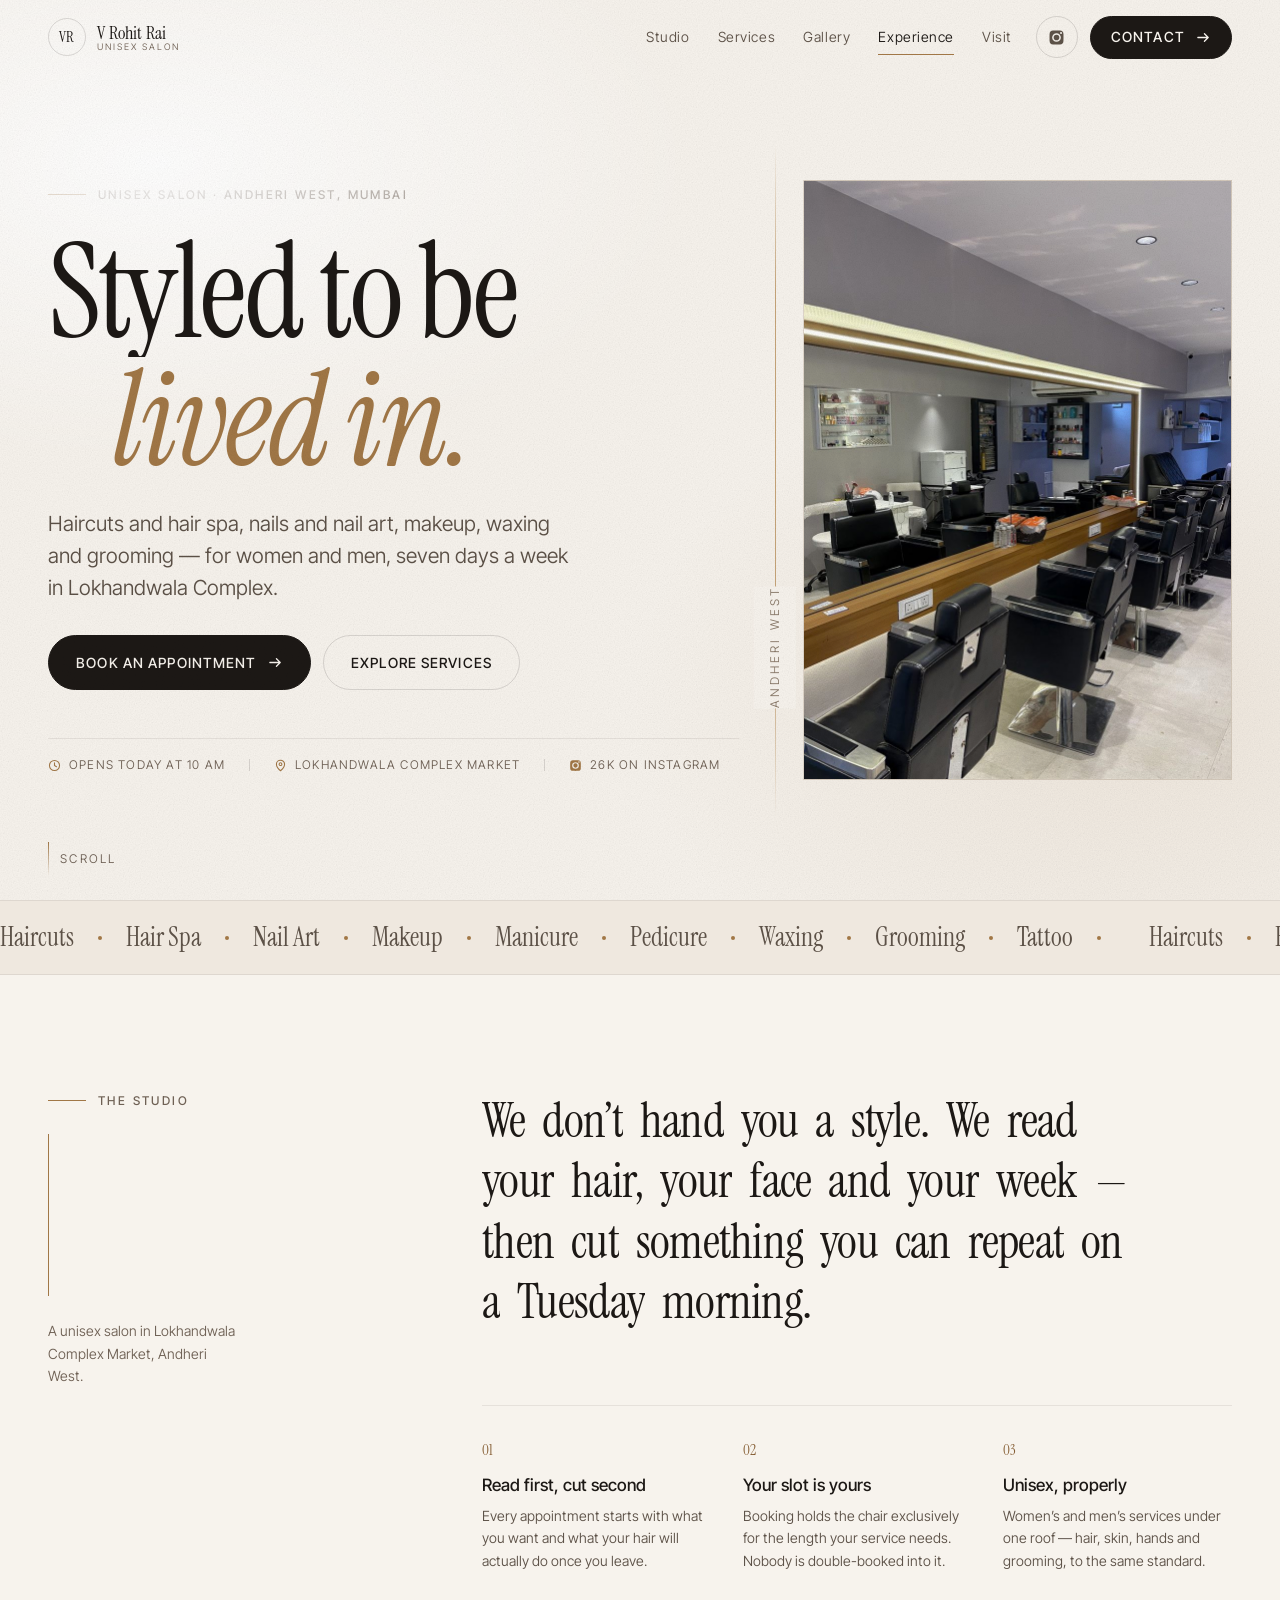
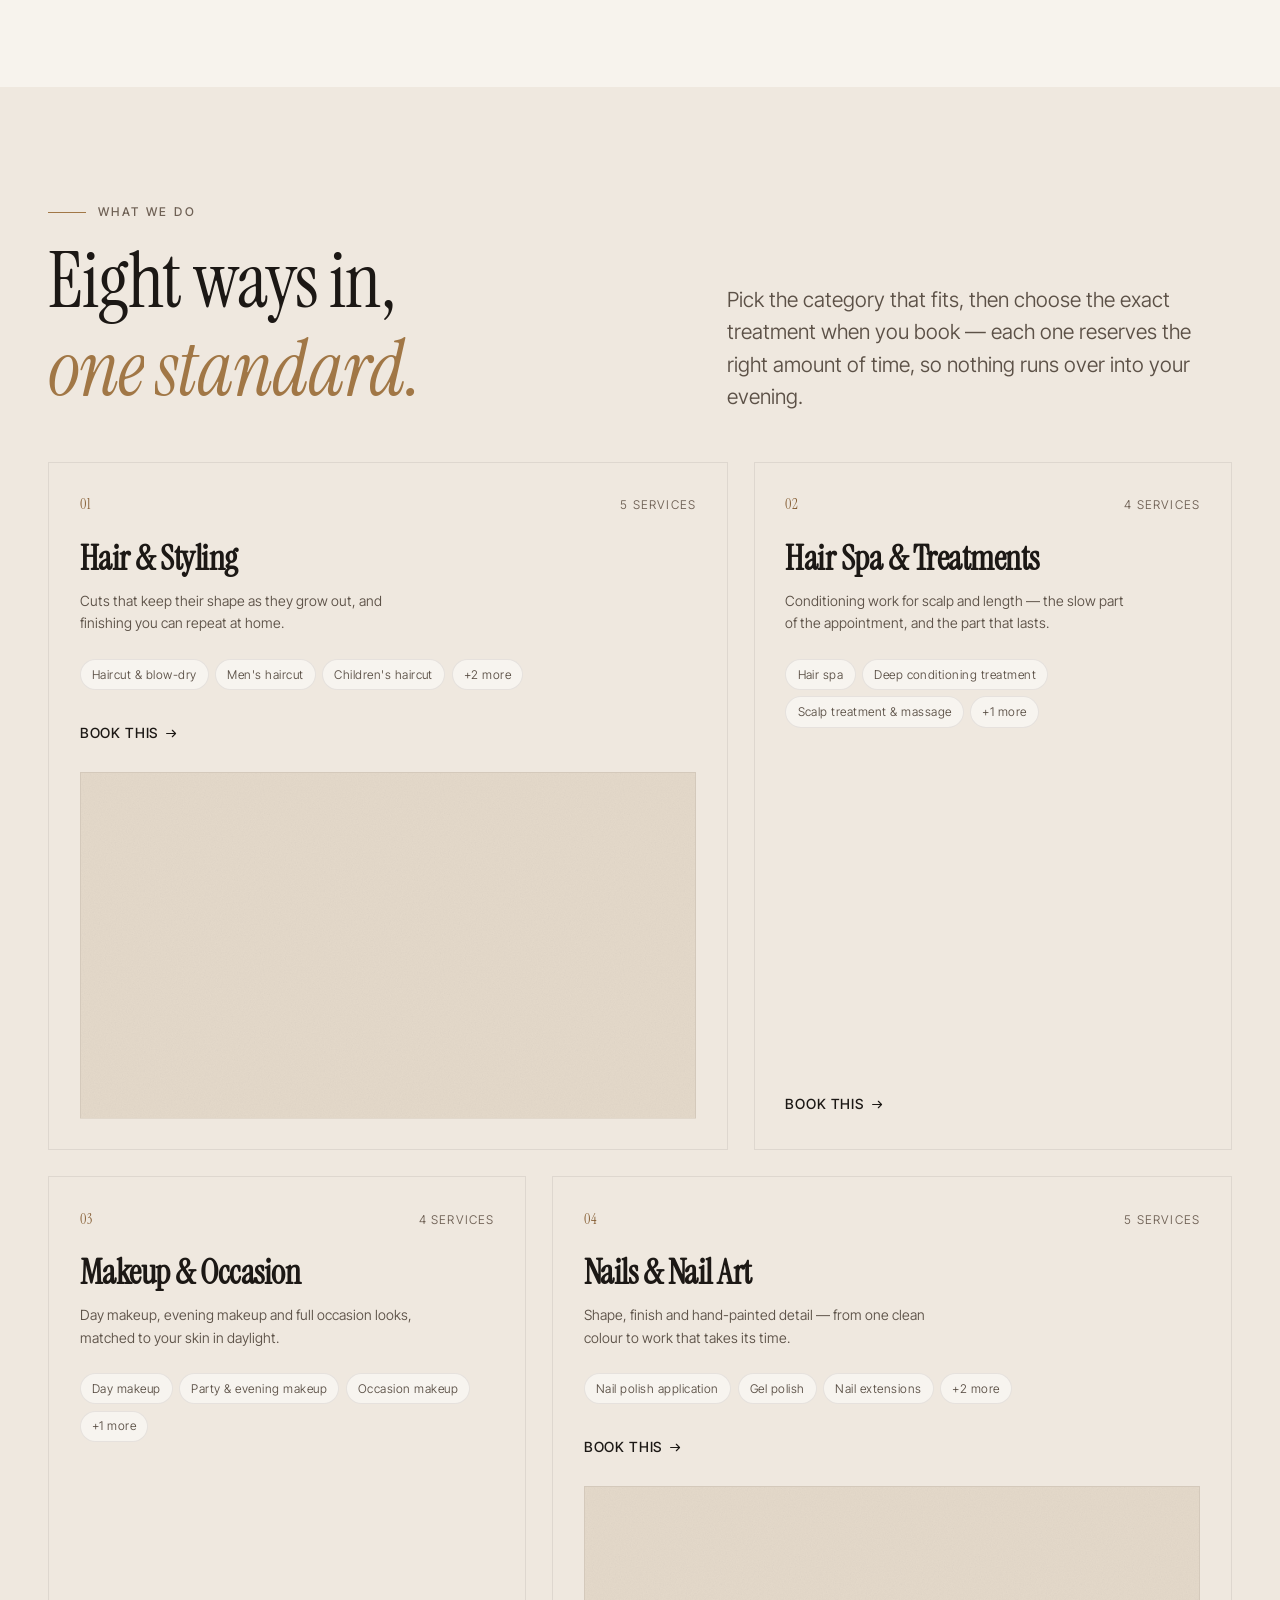
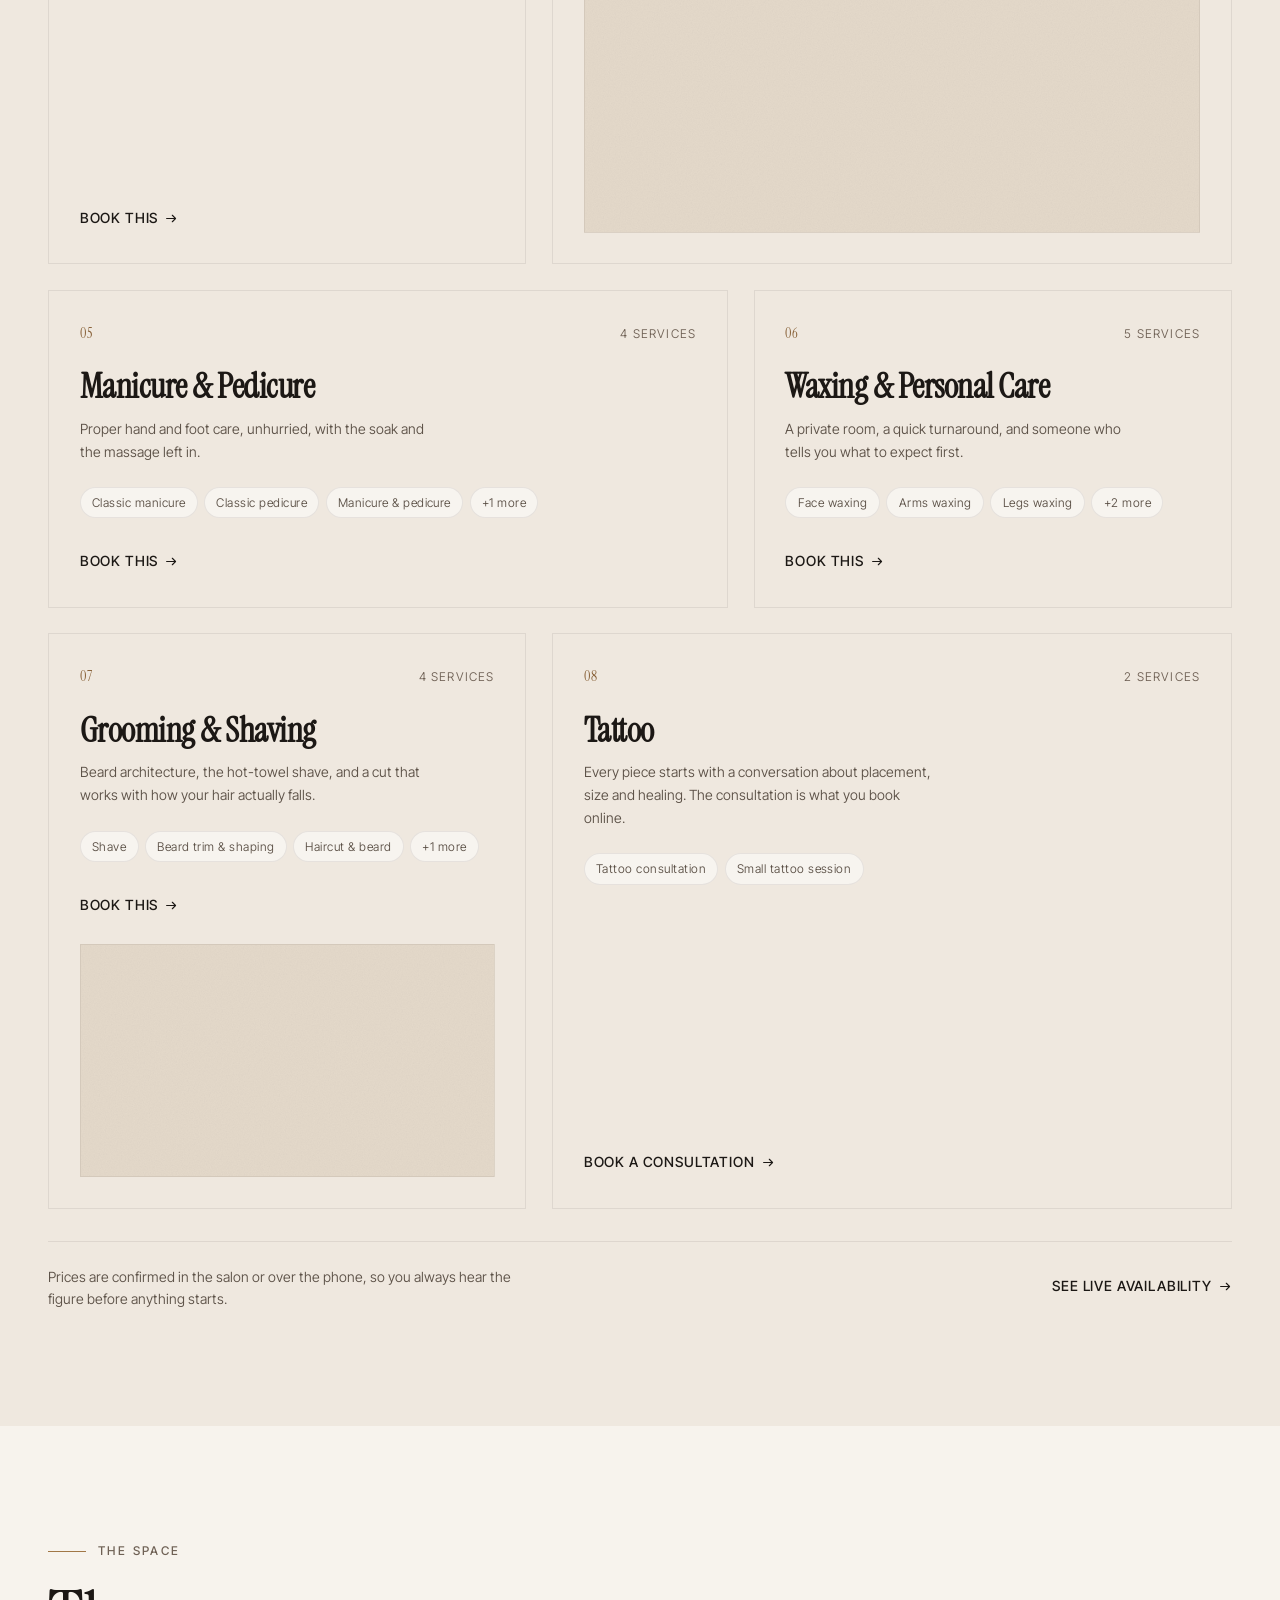
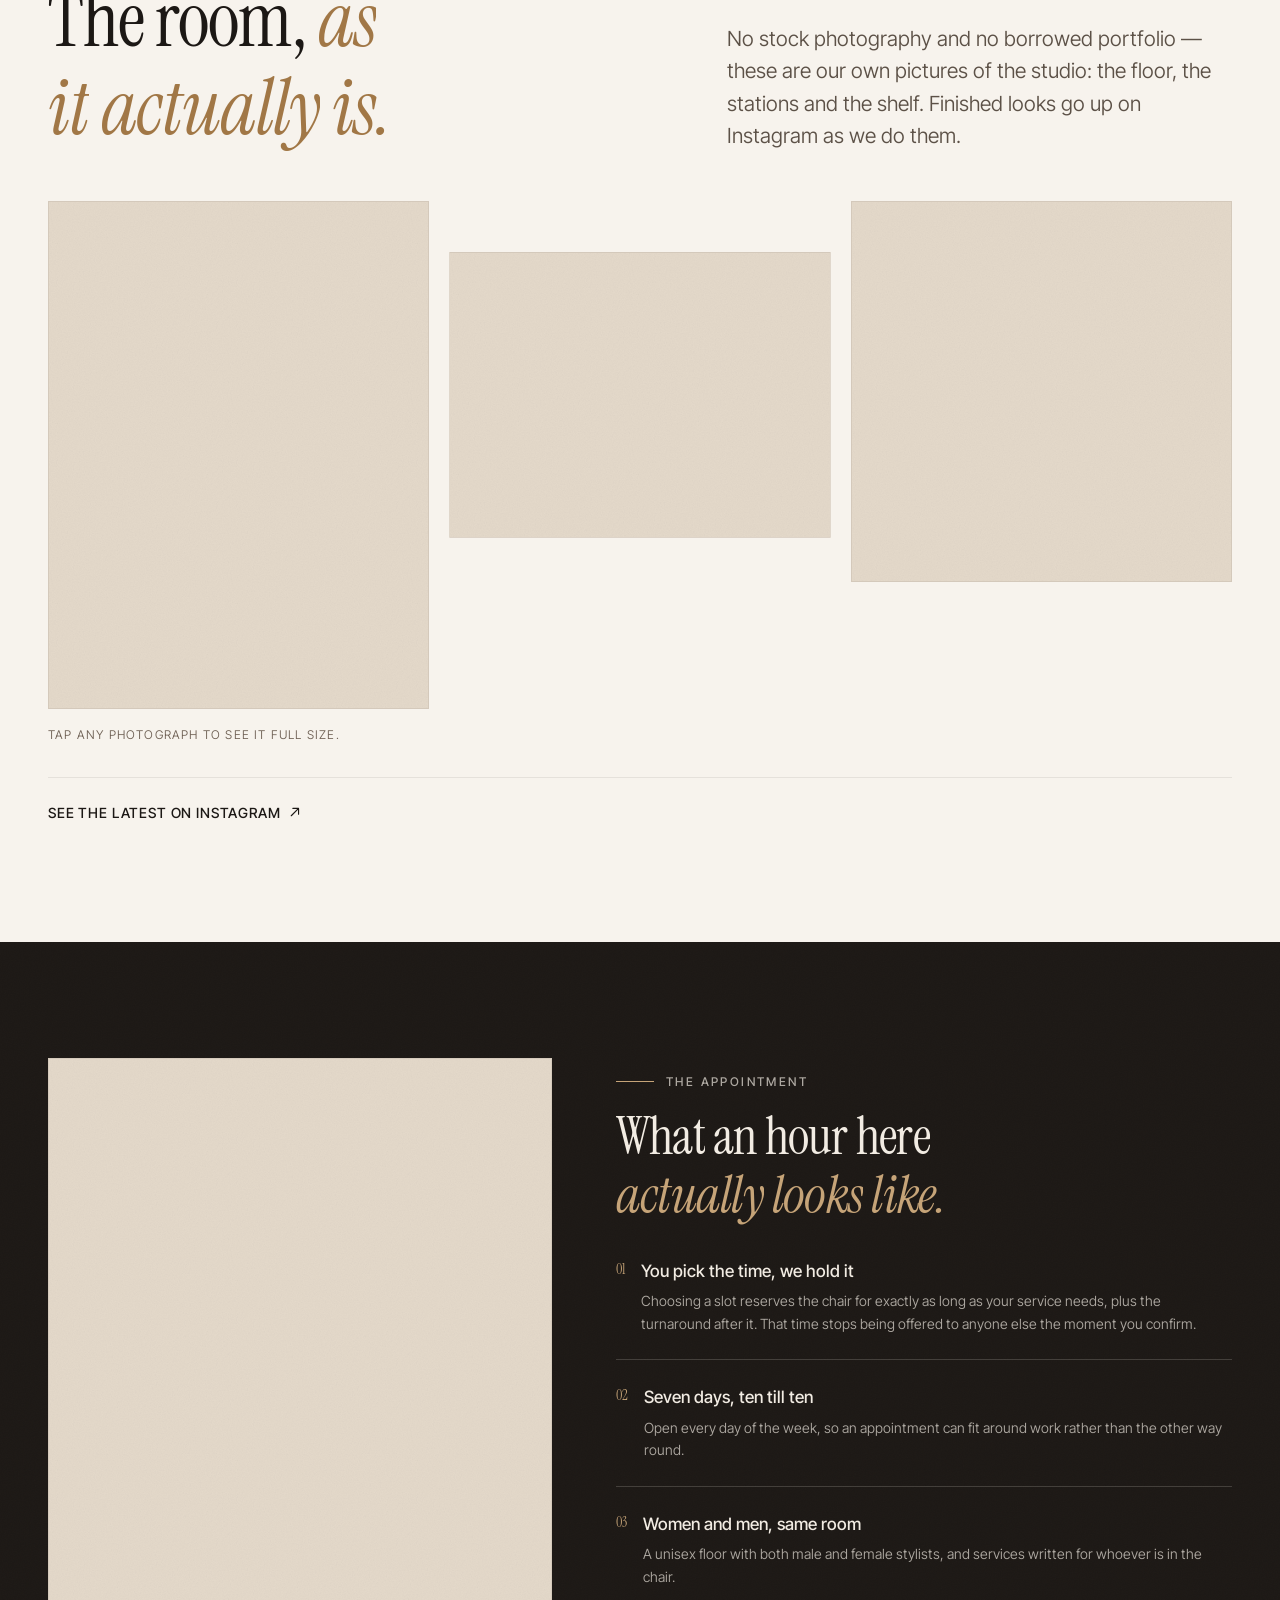
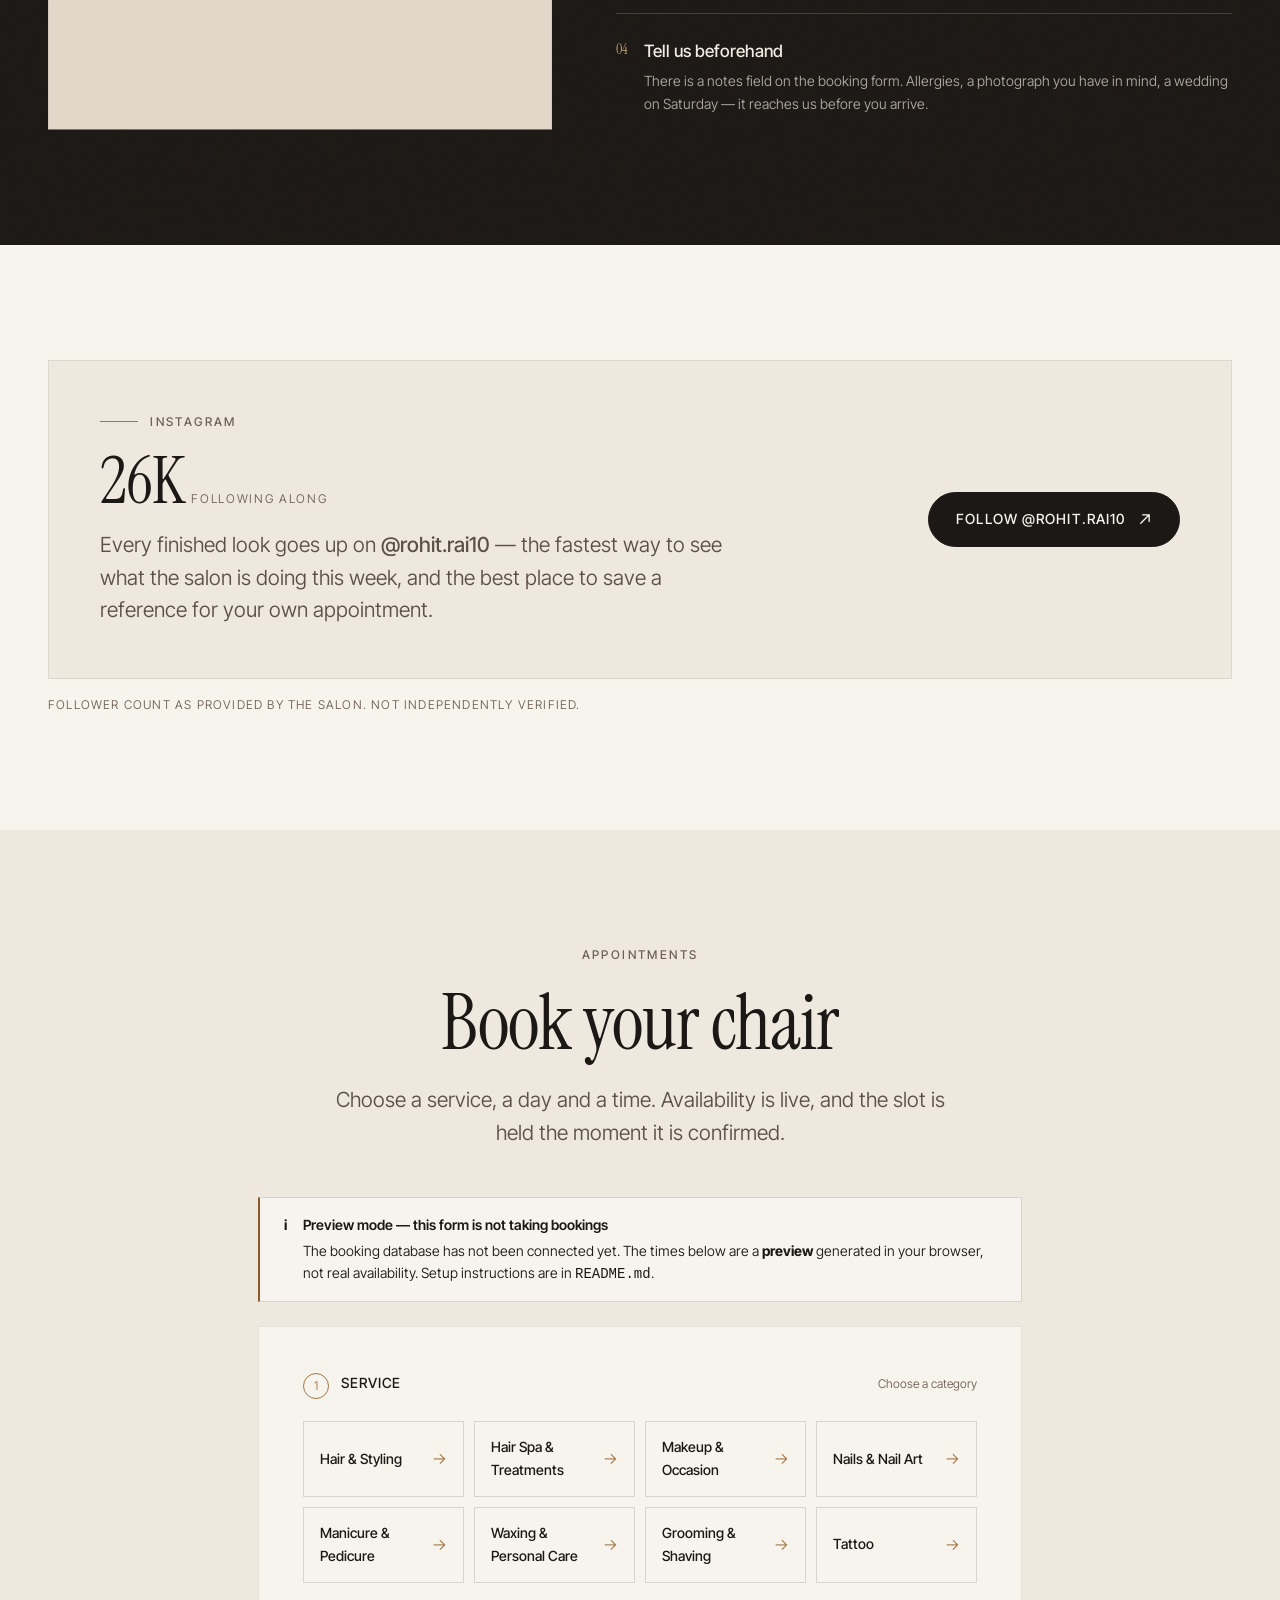
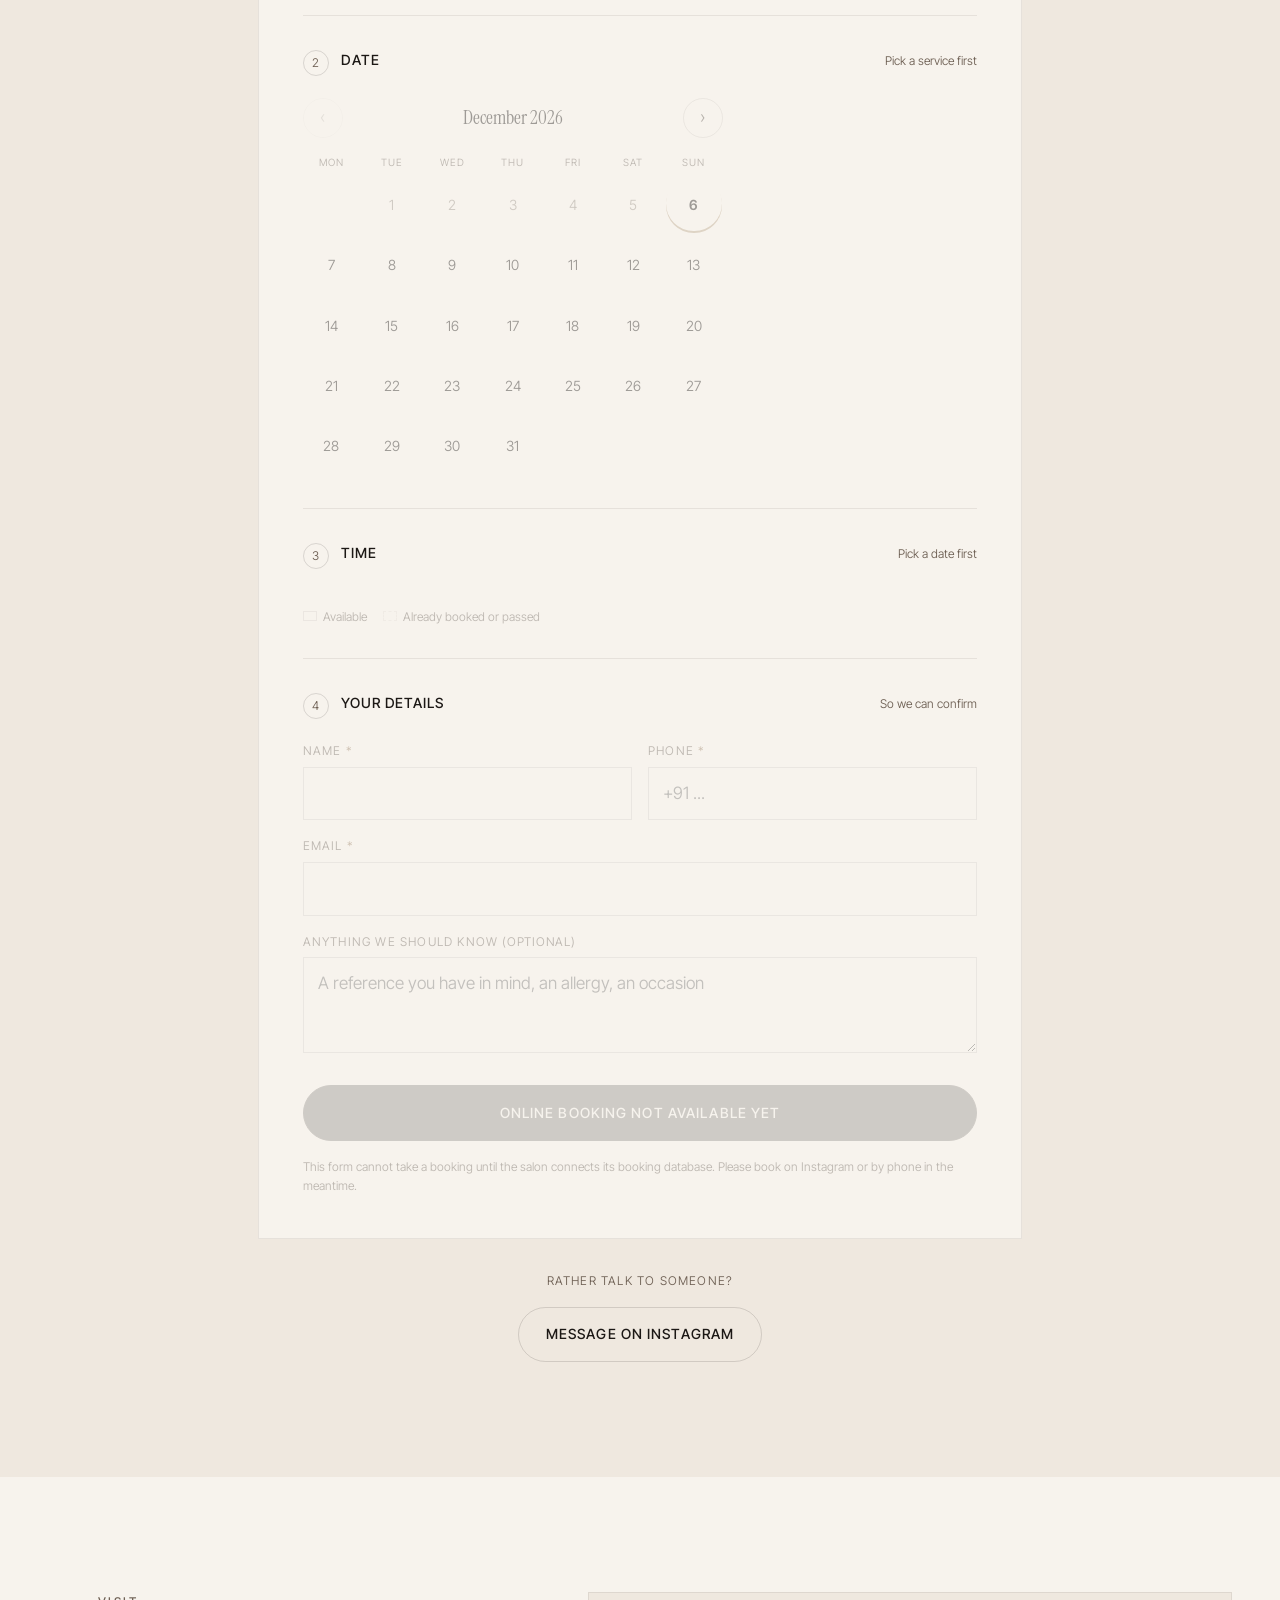
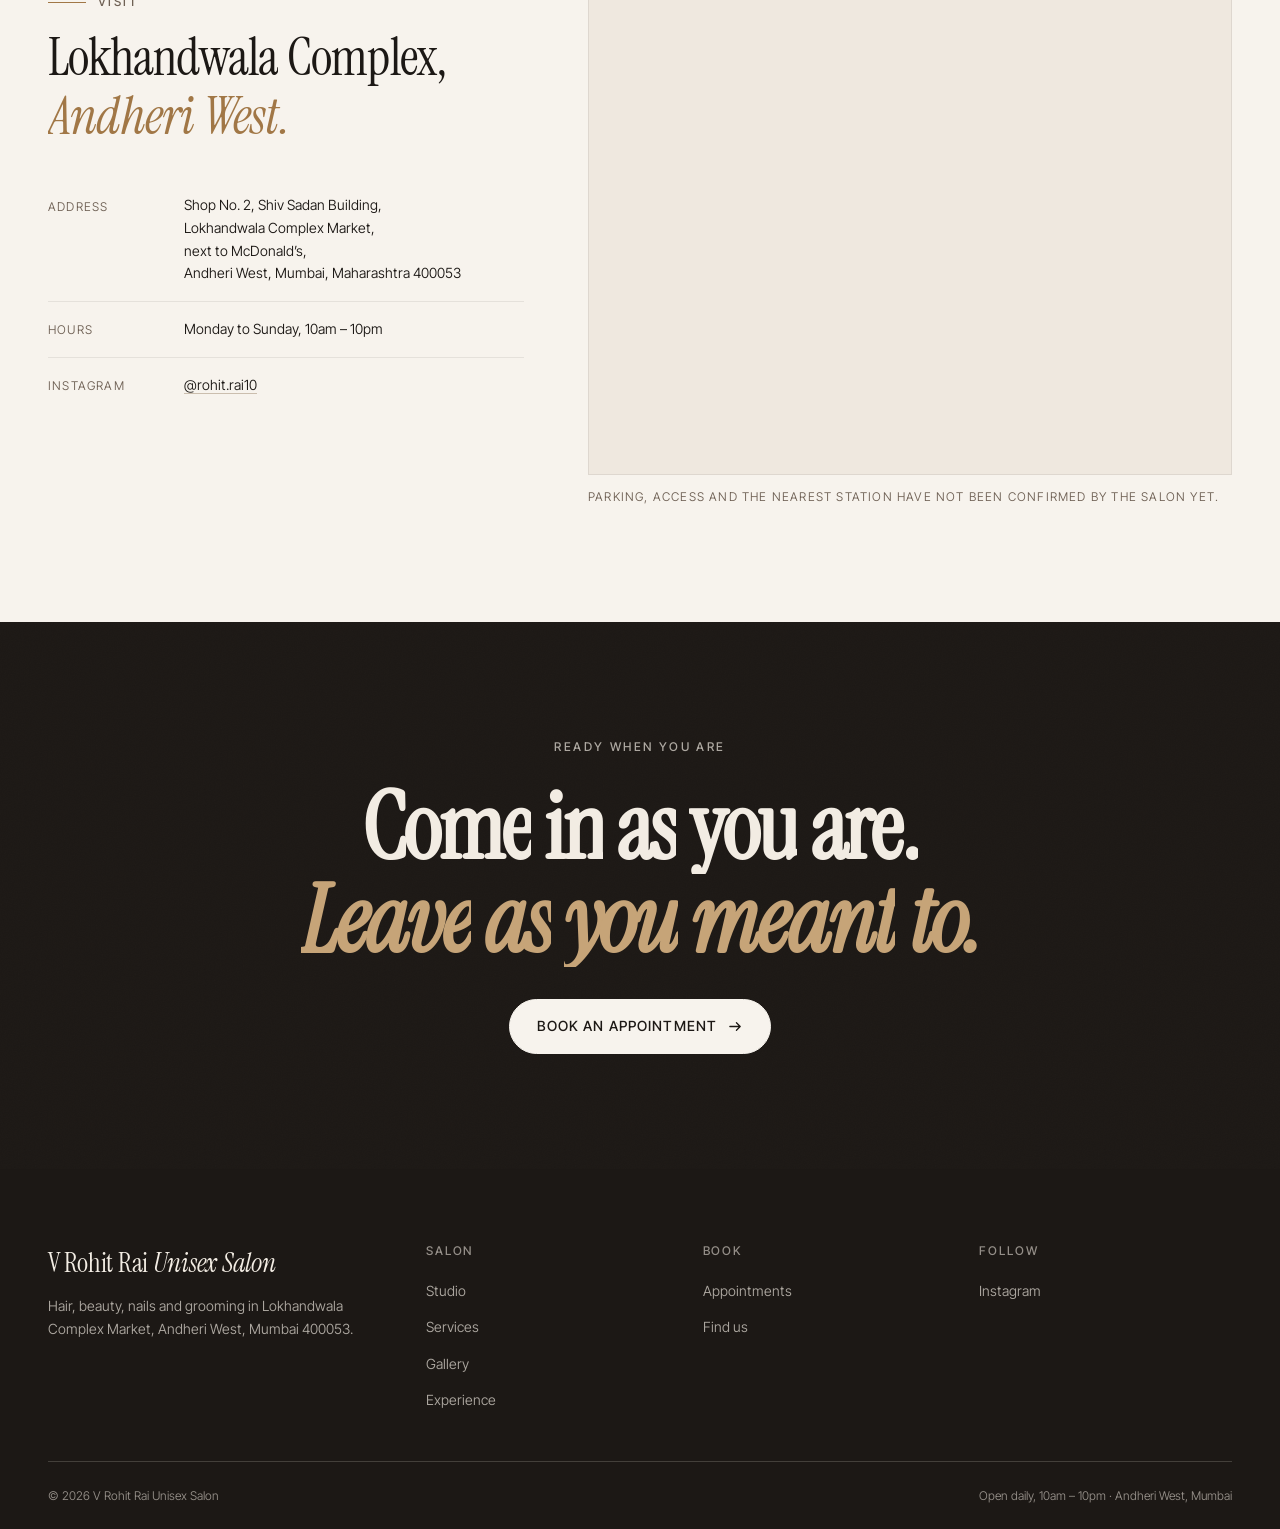
==== commit d1b94595: "Update index.html" ====
--- a/index.html
+++ b/index.html
@@ -105,8 +105,8 @@
          aria-label="Instagram, opens in a new tab">
         <svg viewBox="0 0 24 24" fill="currentColor" aria-hidden="true"><path d="M12 2.2c3.2 0 3.6 0 4.9.07 3.25.15 4.77 1.7 4.92 4.92.06 1.27.07 1.65.07 4.85s-.01 3.58-.07 4.85c-.15 3.22-1.67 4.77-4.92 4.92-1.3.06-1.7.07-4.9.07s-3.6-.01-4.85-.07c-3.26-.15-4.77-1.7-4.92-4.92C2.17 15.6 2.16 15.2 2.16 12s.01-3.58.07-4.85c.15-3.22 1.67-4.77 4.92-4.92C8.4 2.2 8.8 2.2 12 2.2Zm0 3.64A6.16 6.16 0 1 0 18.16 12A6.16 6.16 0 0 0 12 5.84Zm0 10.16A4 4 0 1 1 16 12a4 4 0 0 1-4 4Zm6.4-11.85a1.44 1.44 0 1 0 1.44 1.44a1.44 1.44 0 0 0-1.44-1.44Z"/></svg>
       </a>
-      <a class="btn btn-arrow" href="#booking">
-        <span>Book an appointment</span>
+      <a class="btn btn-arrow" href="tel:+918356931283">
+        <span>Contact</span>
         <svg viewBox="0 0 16 16" fill="none" aria-hidden="true"><path d="M2 8h11M9 4l4 4-4 4" stroke="currentColor" stroke-width="1.4" stroke-linecap="round" stroke-linejoin="round"/></svg>
       </a>
       <button class="burger" id="burger" type="button" aria-label="Open menu" aria-expanded="false" aria-controls="drawer">
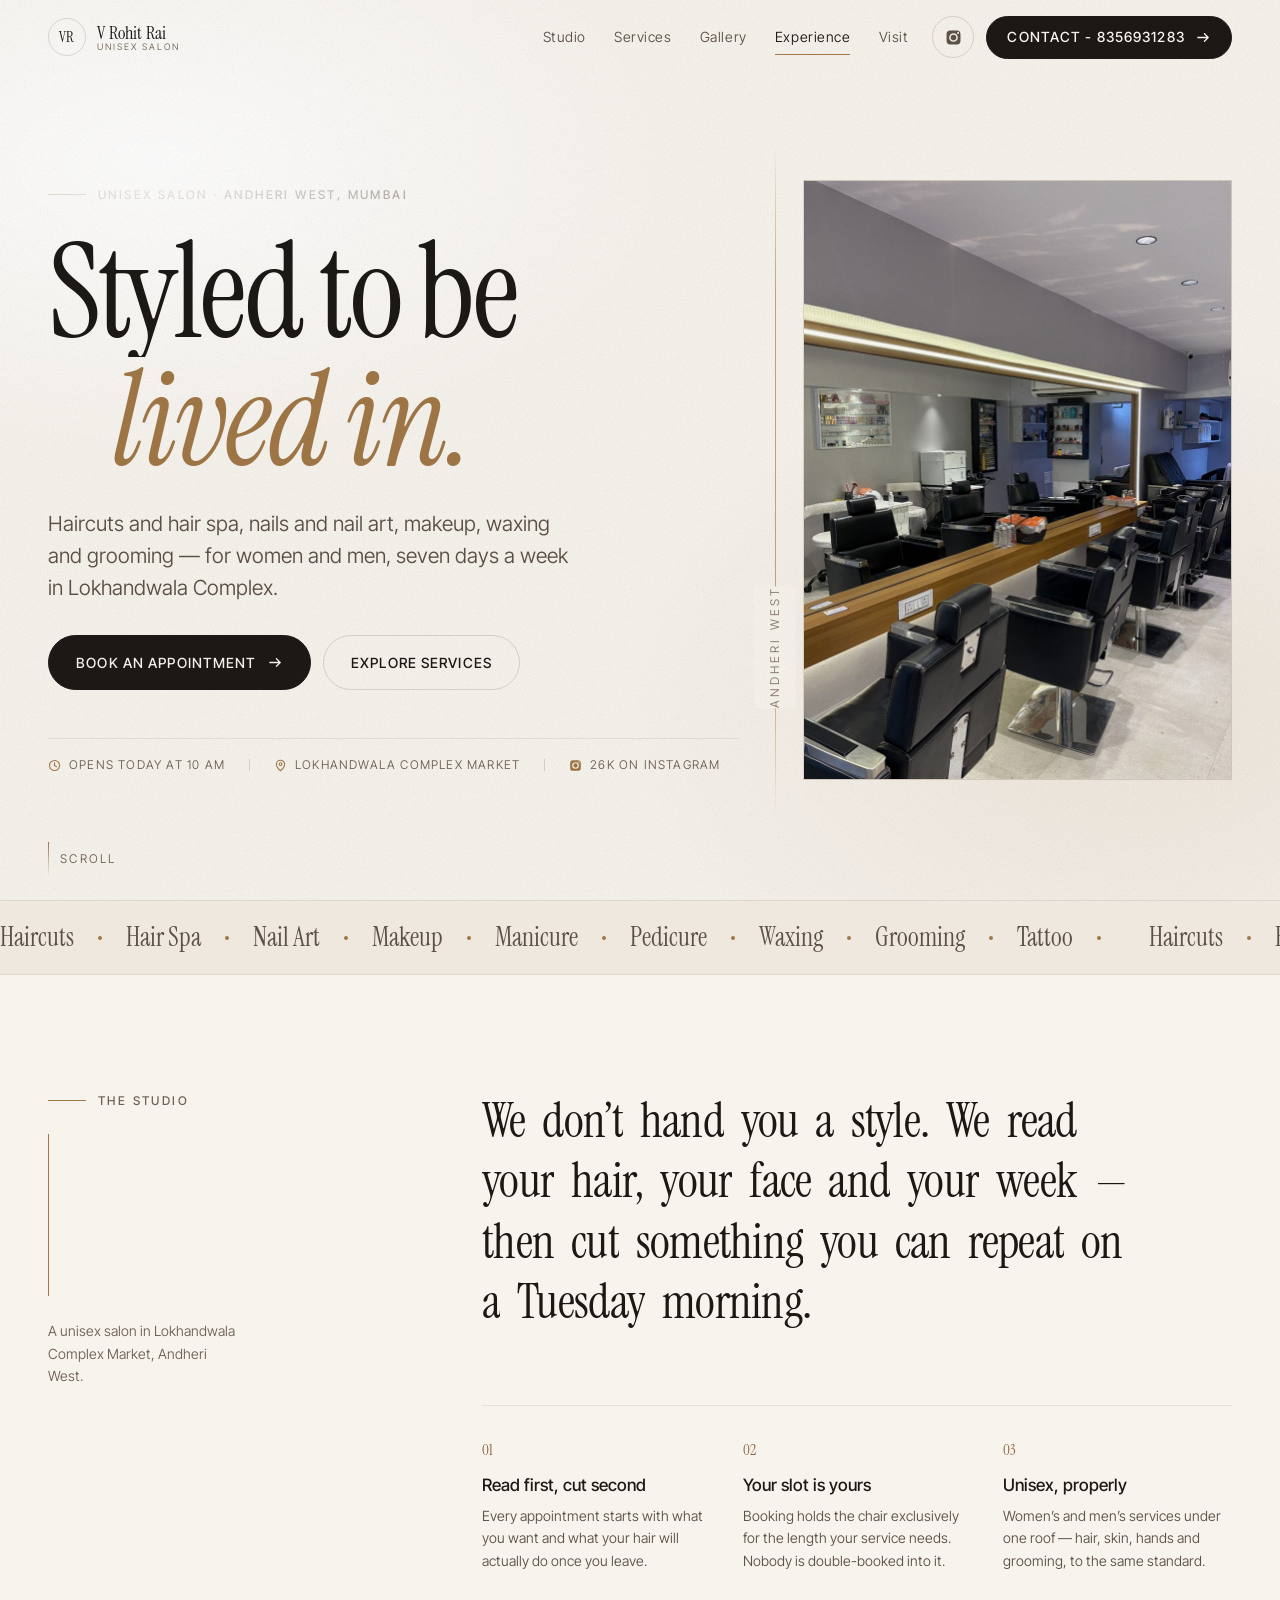
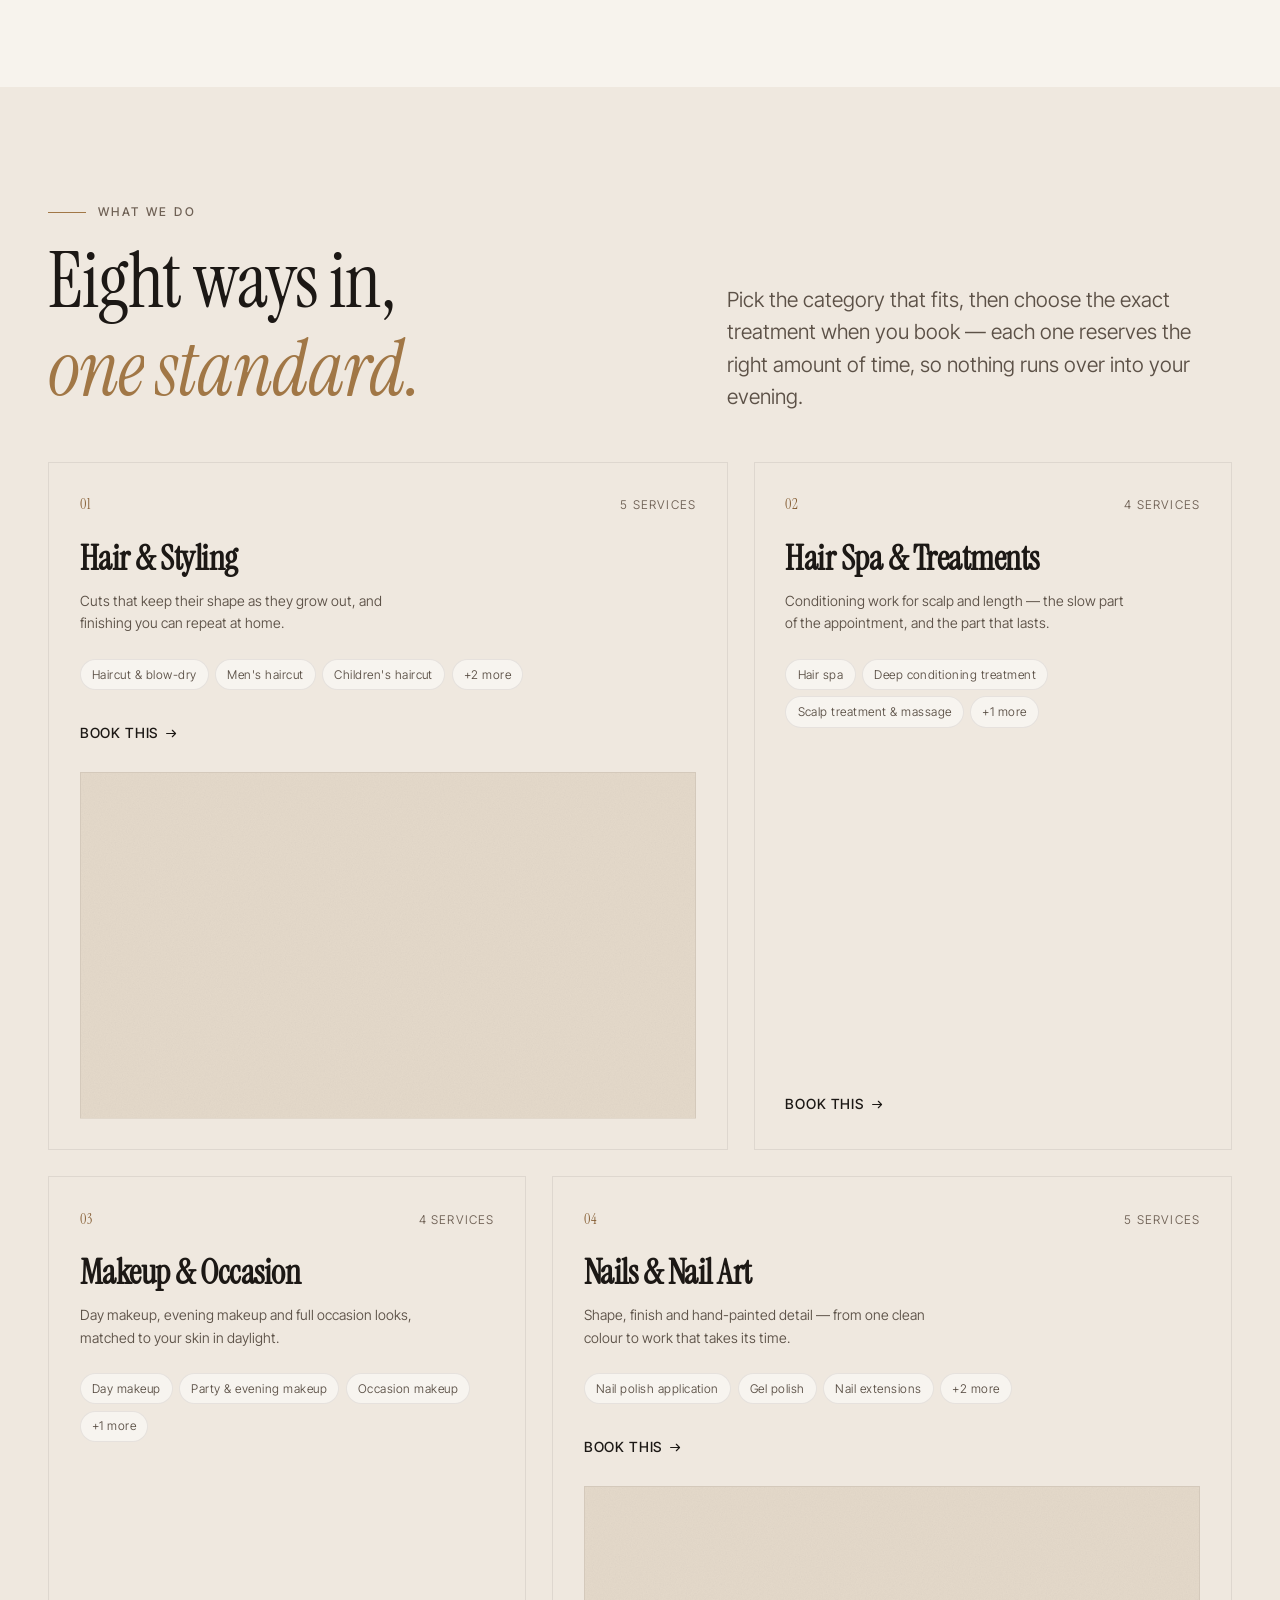
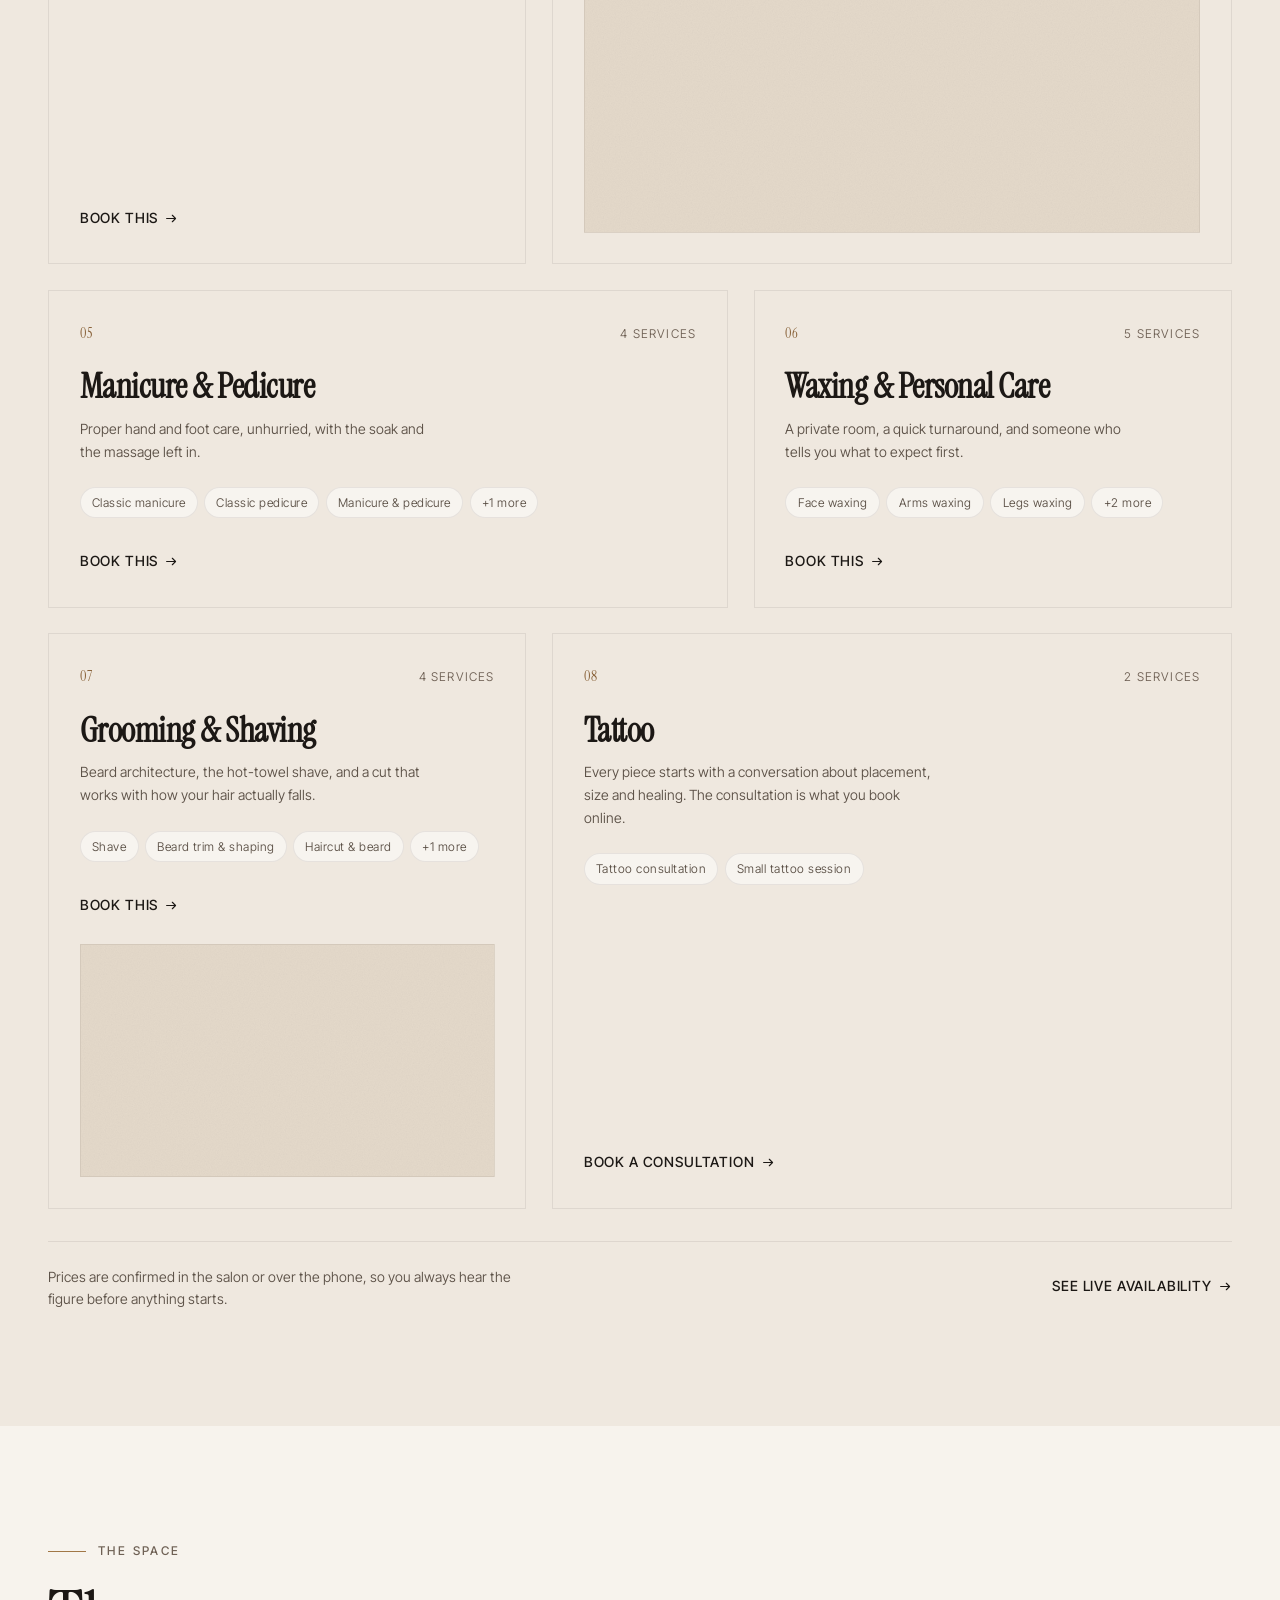
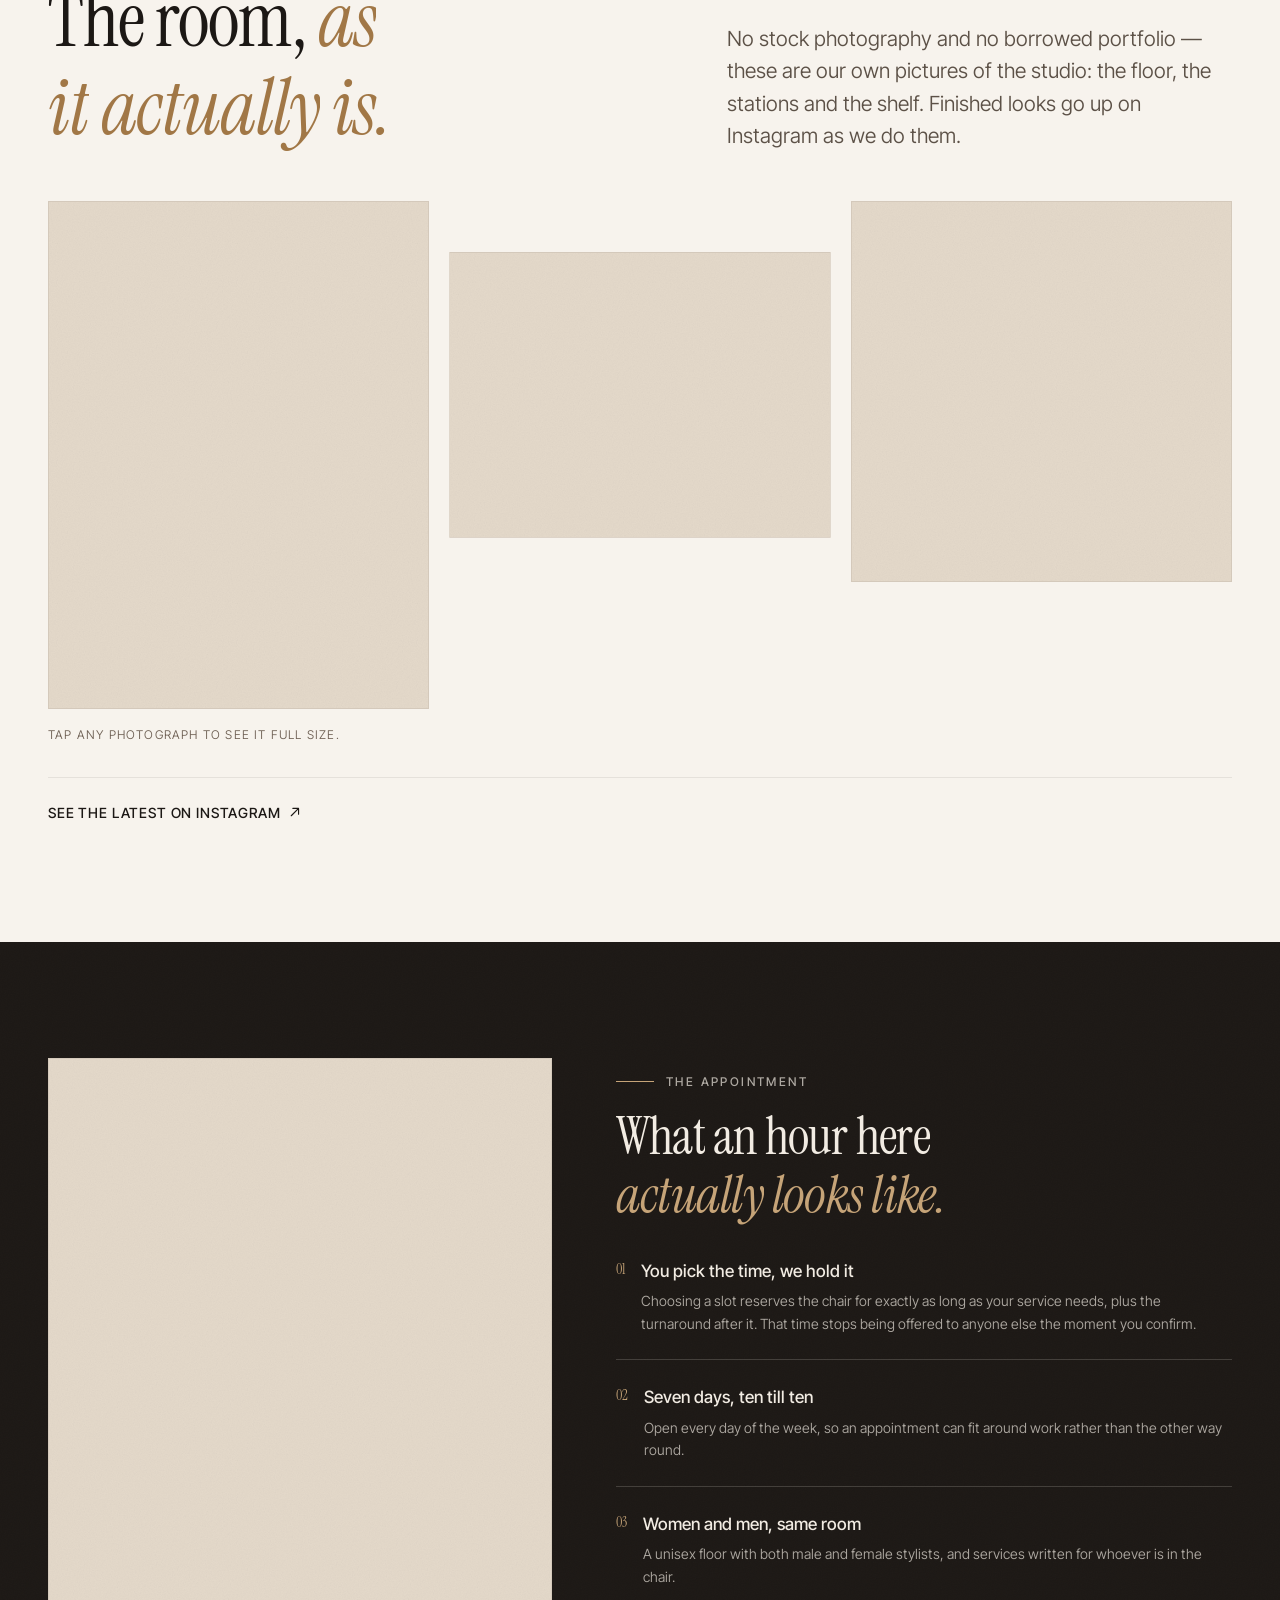
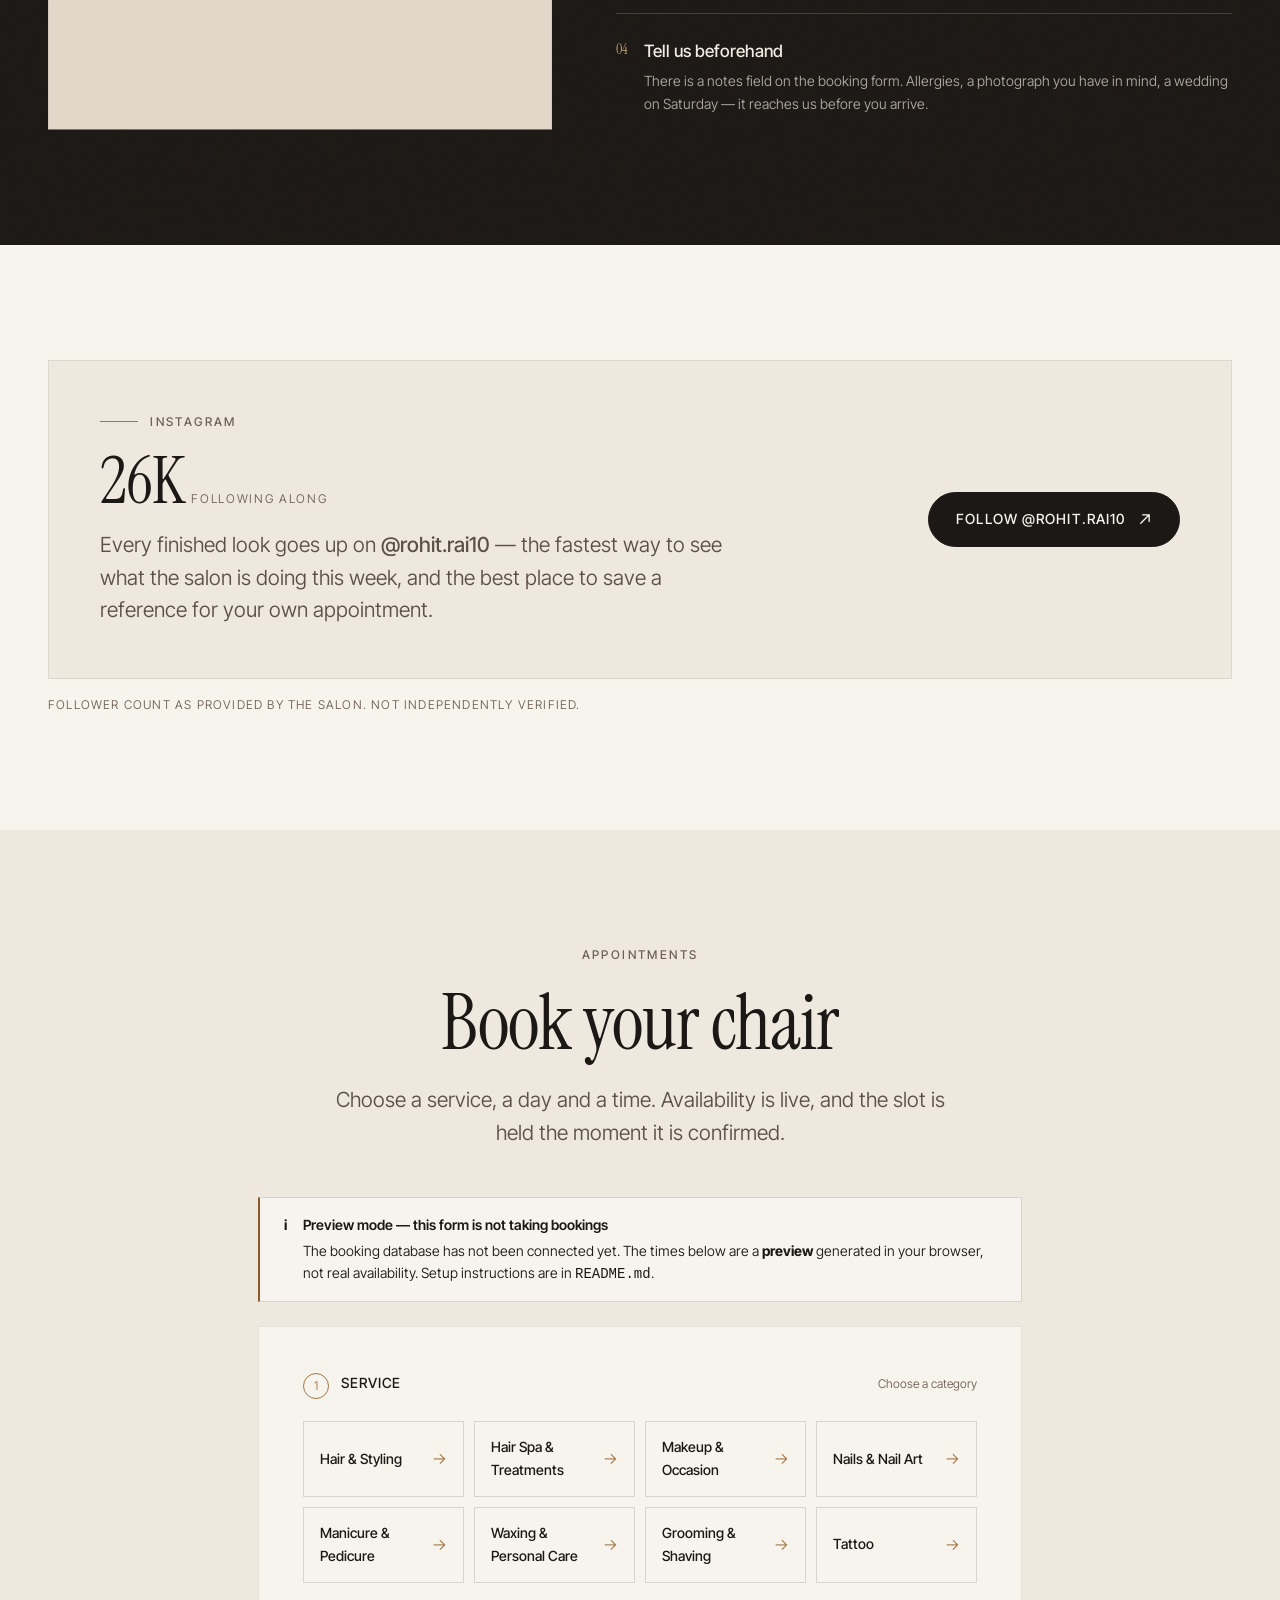
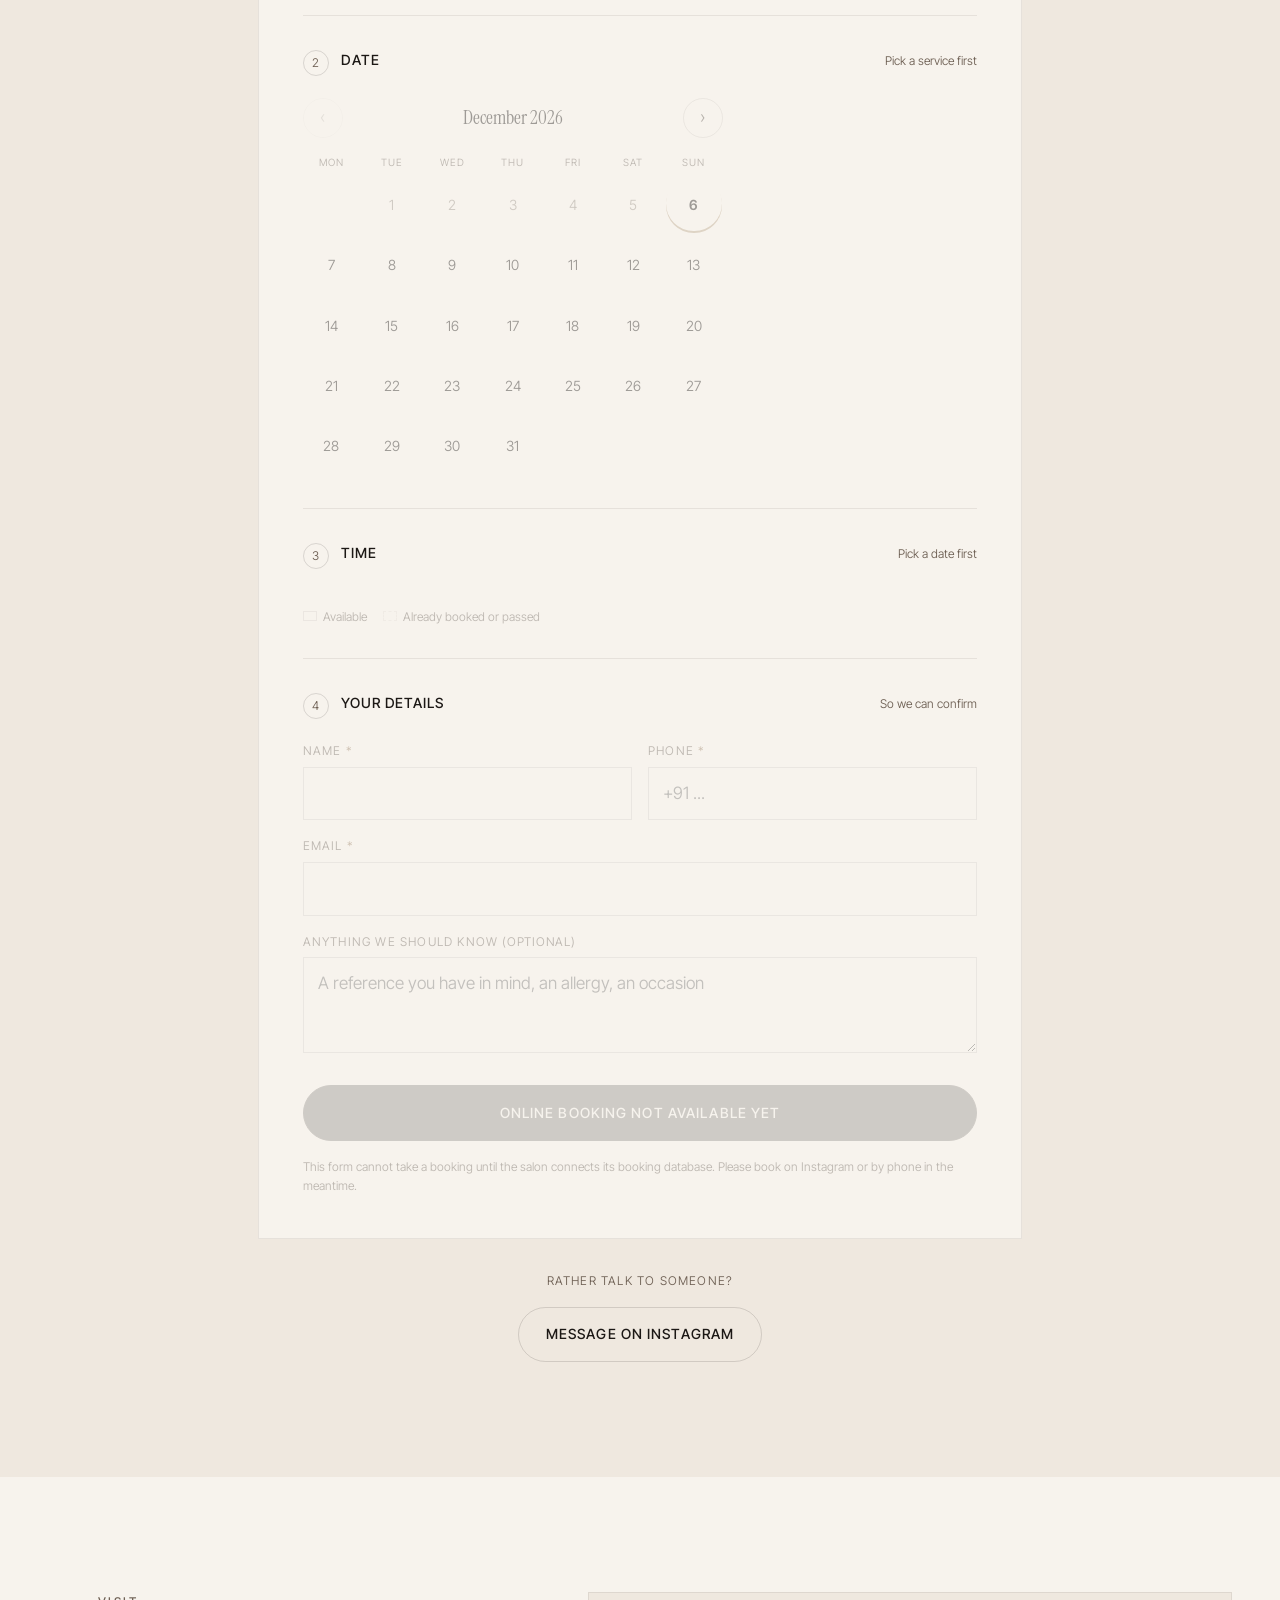
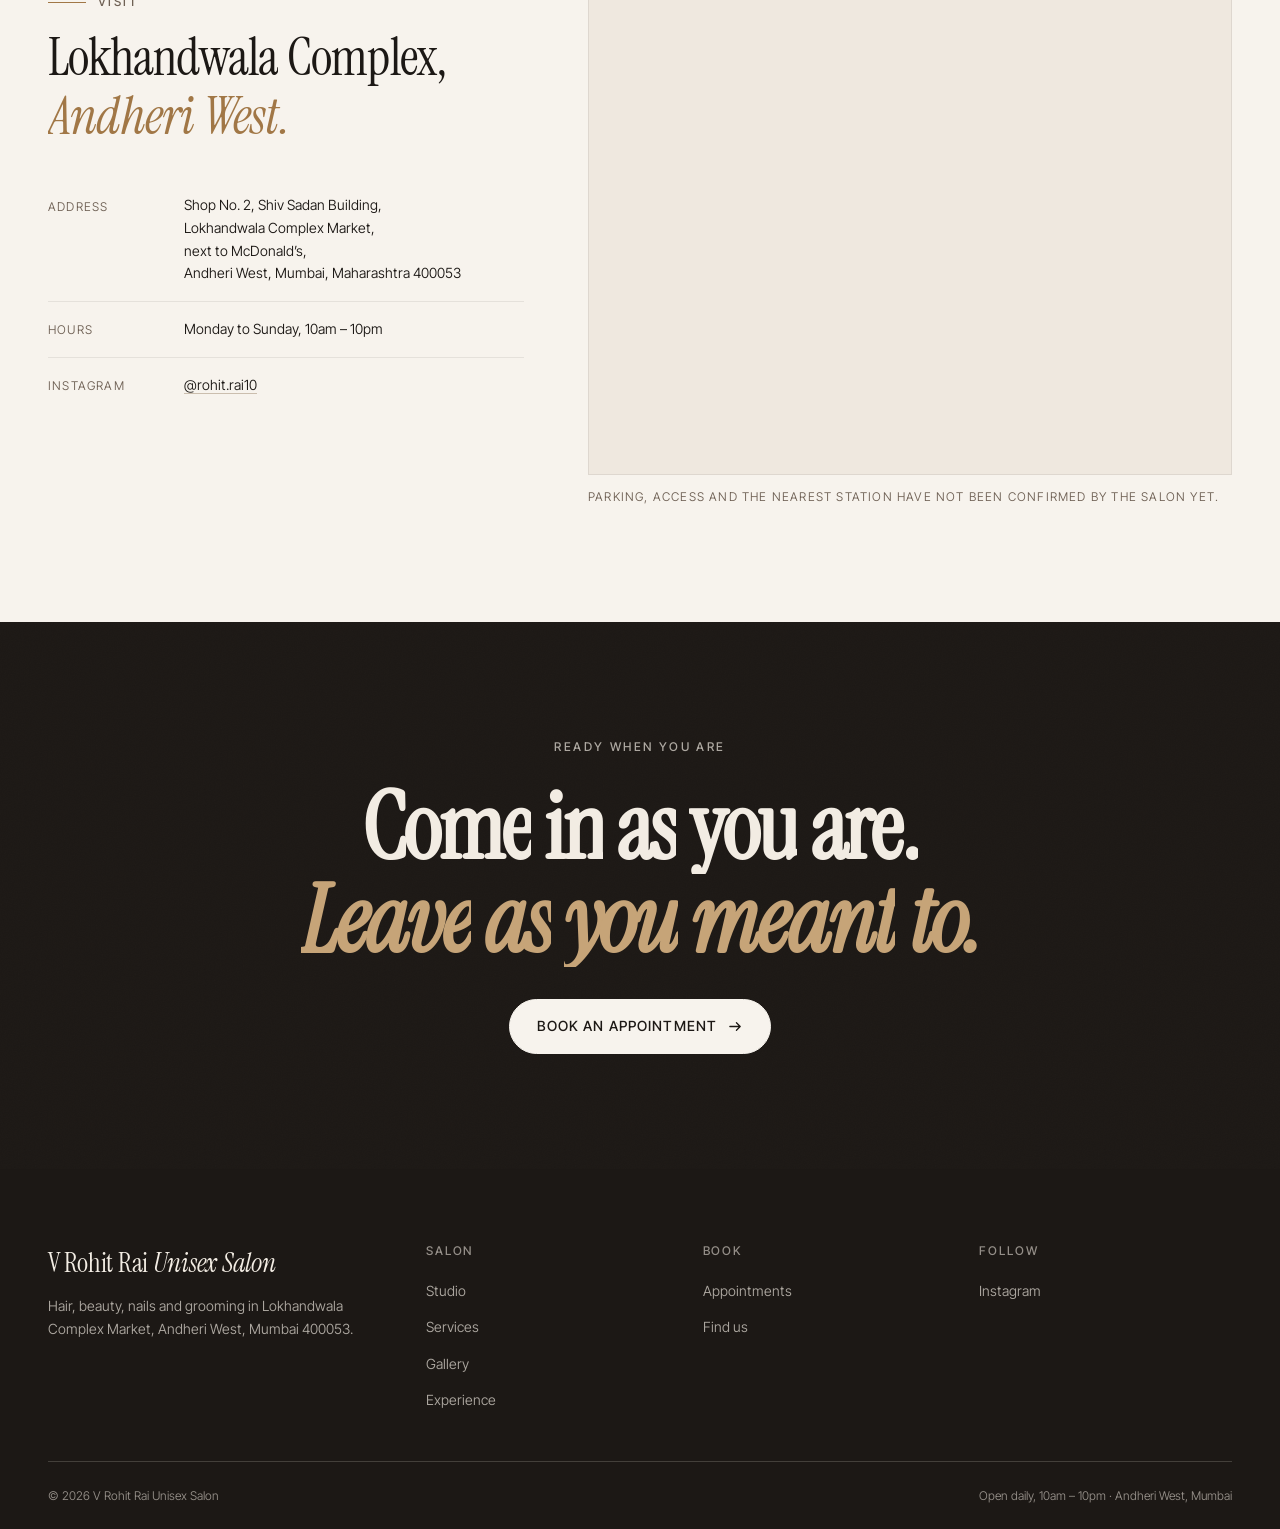
==== commit 2c47fbb0: "Update index.html" ====
--- a/index.html
+++ b/index.html
@@ -106,7 +106,7 @@
         <svg viewBox="0 0 24 24" fill="currentColor" aria-hidden="true"><path d="M12 2.2c3.2 0 3.6 0 4.9.07 3.25.15 4.77 1.7 4.92 4.92.06 1.27.07 1.65.07 4.85s-.01 3.58-.07 4.85c-.15 3.22-1.67 4.77-4.92 4.92-1.3.06-1.7.07-4.9.07s-3.6-.01-4.85-.07c-3.26-.15-4.77-1.7-4.92-4.92C2.17 15.6 2.16 15.2 2.16 12s.01-3.58.07-4.85c.15-3.22 1.67-4.77 4.92-4.92C8.4 2.2 8.8 2.2 12 2.2Zm0 3.64A6.16 6.16 0 1 0 18.16 12A6.16 6.16 0 0 0 12 5.84Zm0 10.16A4 4 0 1 1 16 12a4 4 0 0 1-4 4Zm6.4-11.85a1.44 1.44 0 1 0 1.44 1.44a1.44 1.44 0 0 0-1.44-1.44Z"/></svg>
       </a>
       <a class="btn btn-arrow" href="tel:+918356931283">
-        <span>Contact</span>
+        <span>Contact - 8356931283</span>
         <svg viewBox="0 0 16 16" fill="none" aria-hidden="true"><path d="M2 8h11M9 4l4 4-4 4" stroke="currentColor" stroke-width="1.4" stroke-linecap="round" stroke-linejoin="round"/></svg>
       </a>
       <button class="burger" id="burger" type="button" aria-label="Open menu" aria-expanded="false" aria-controls="drawer">
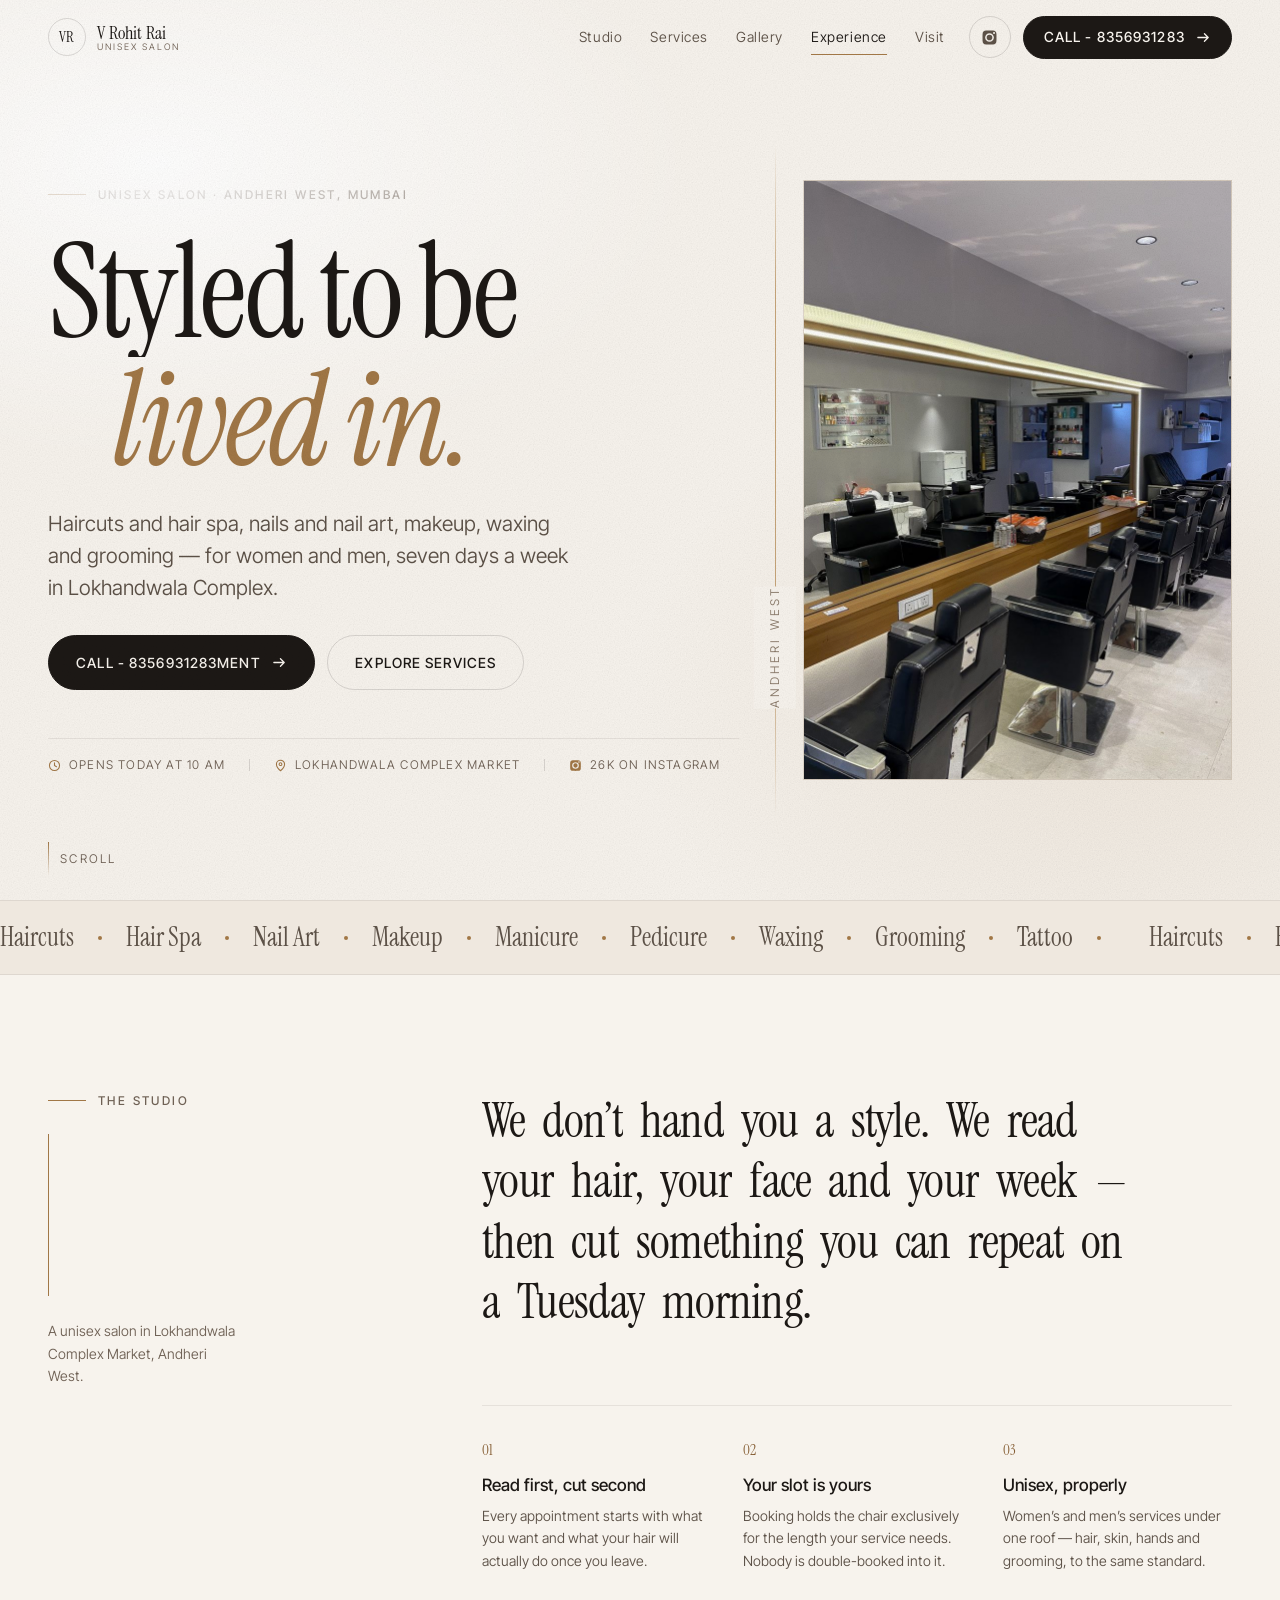
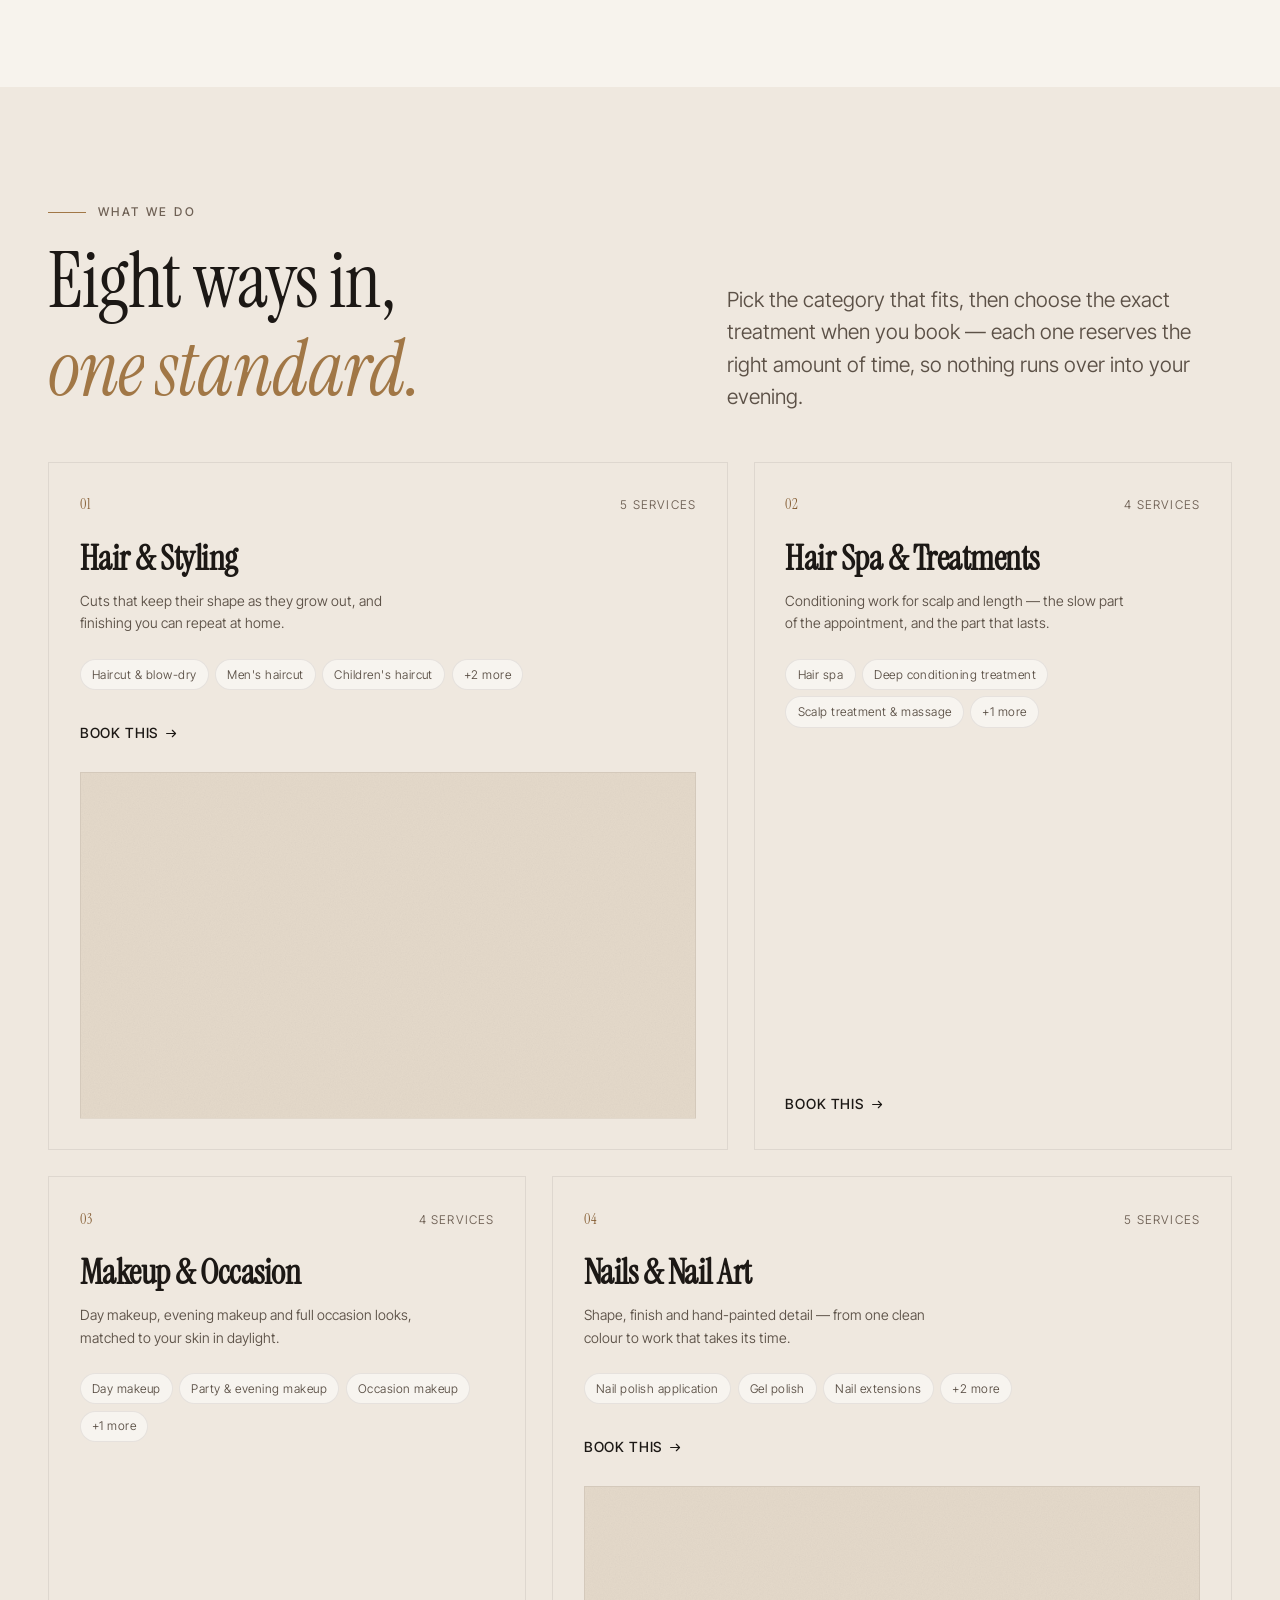
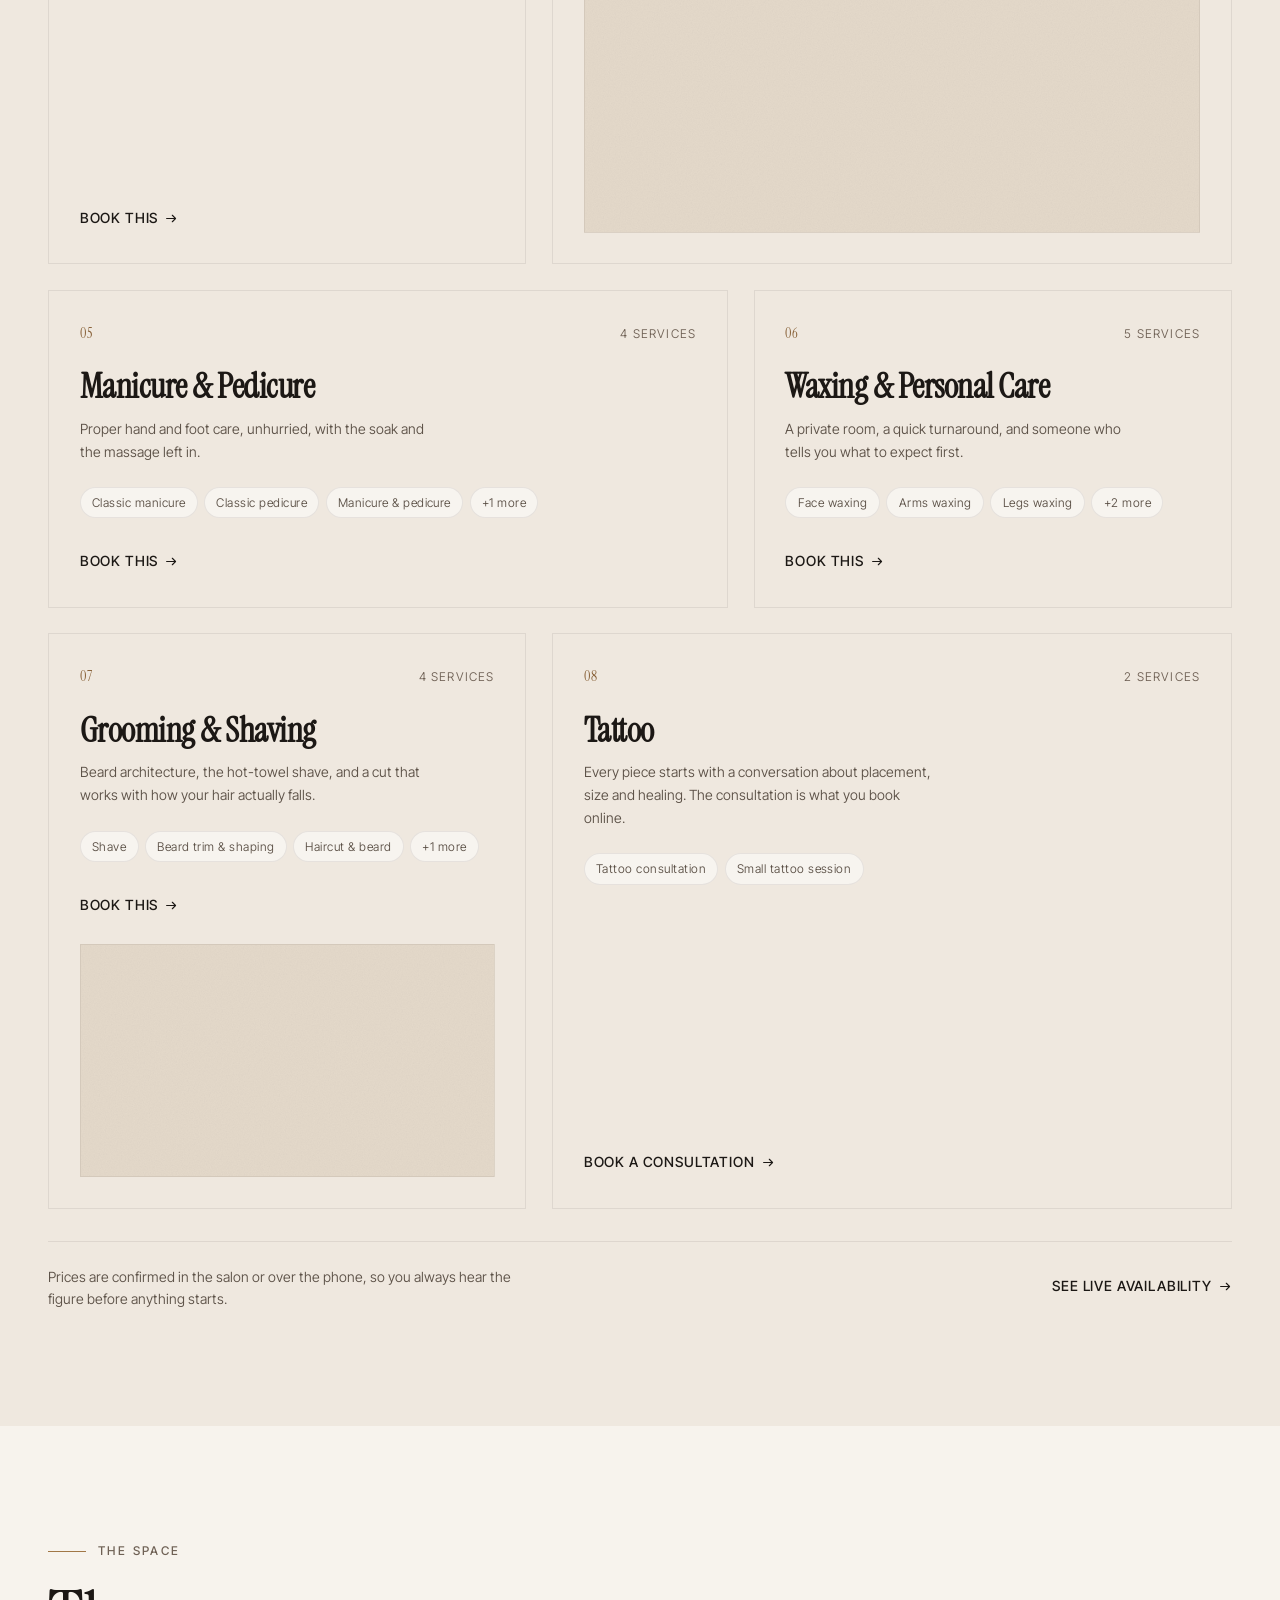
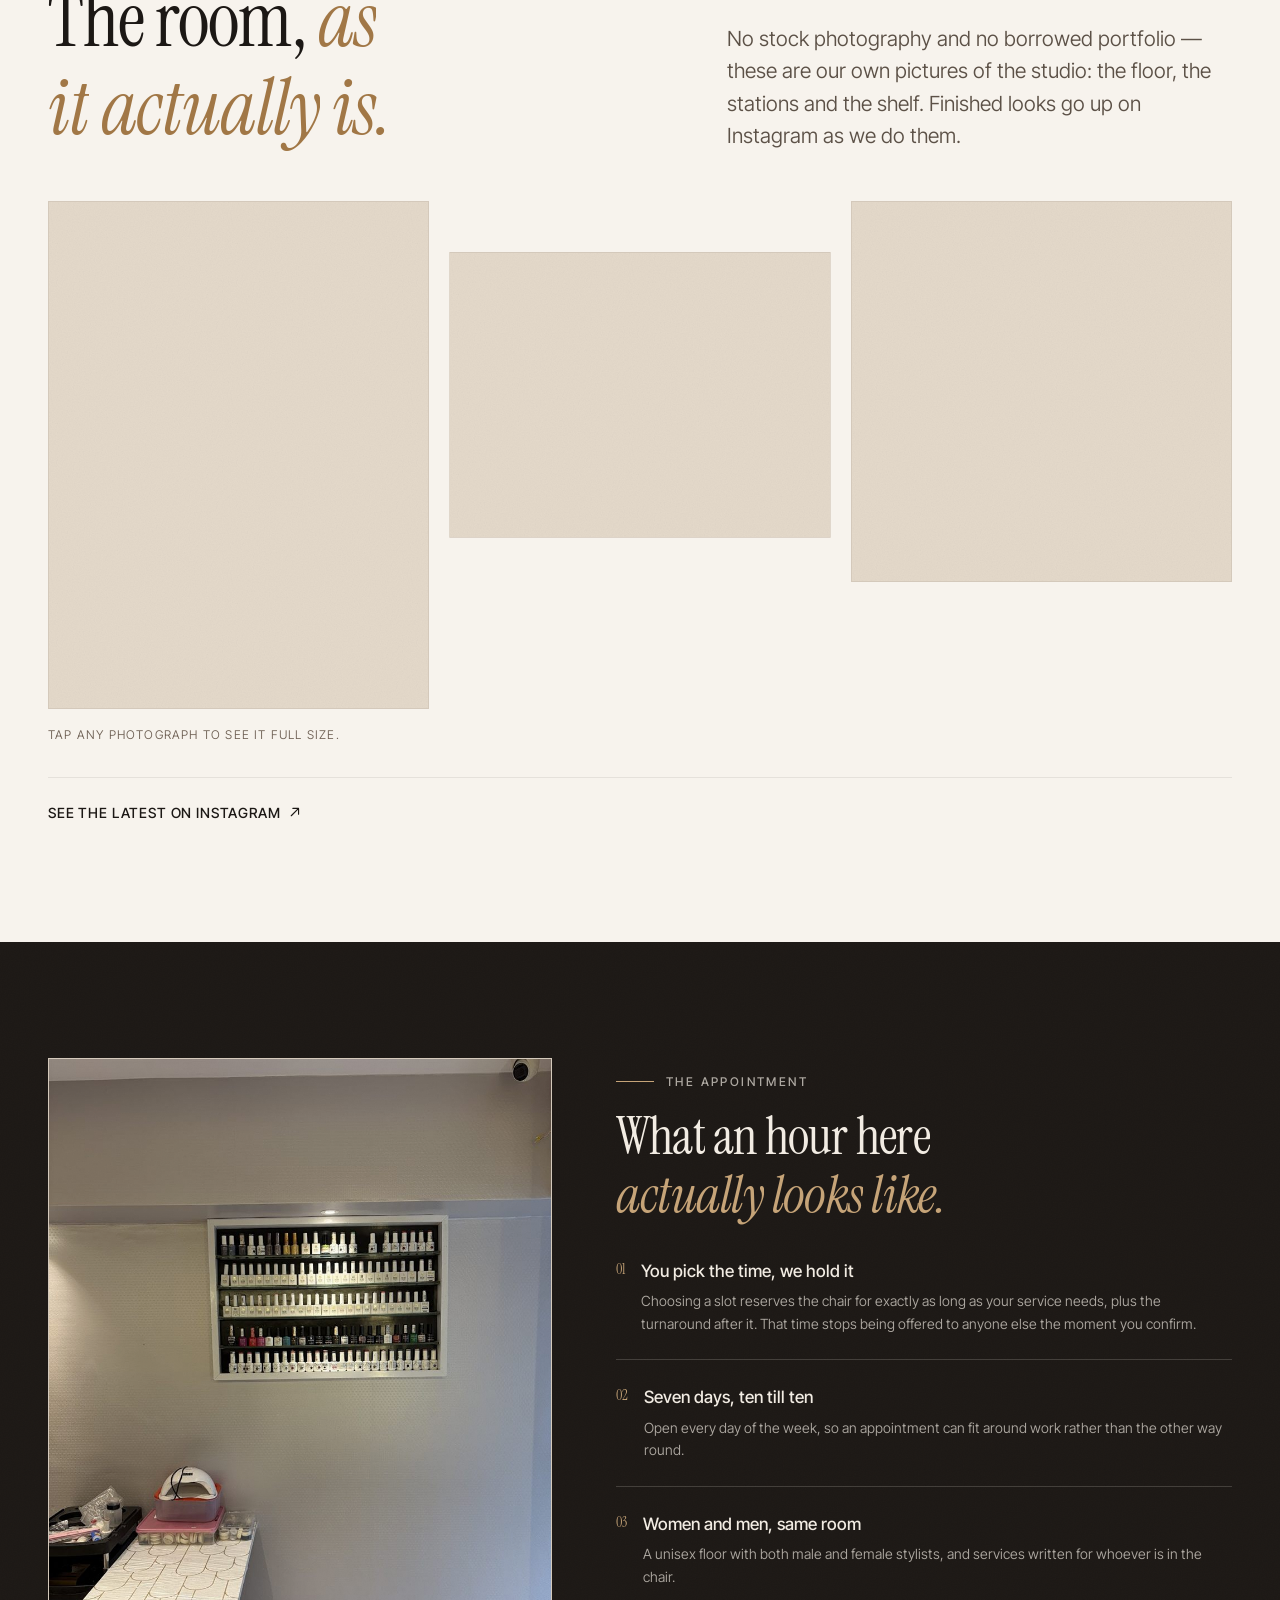
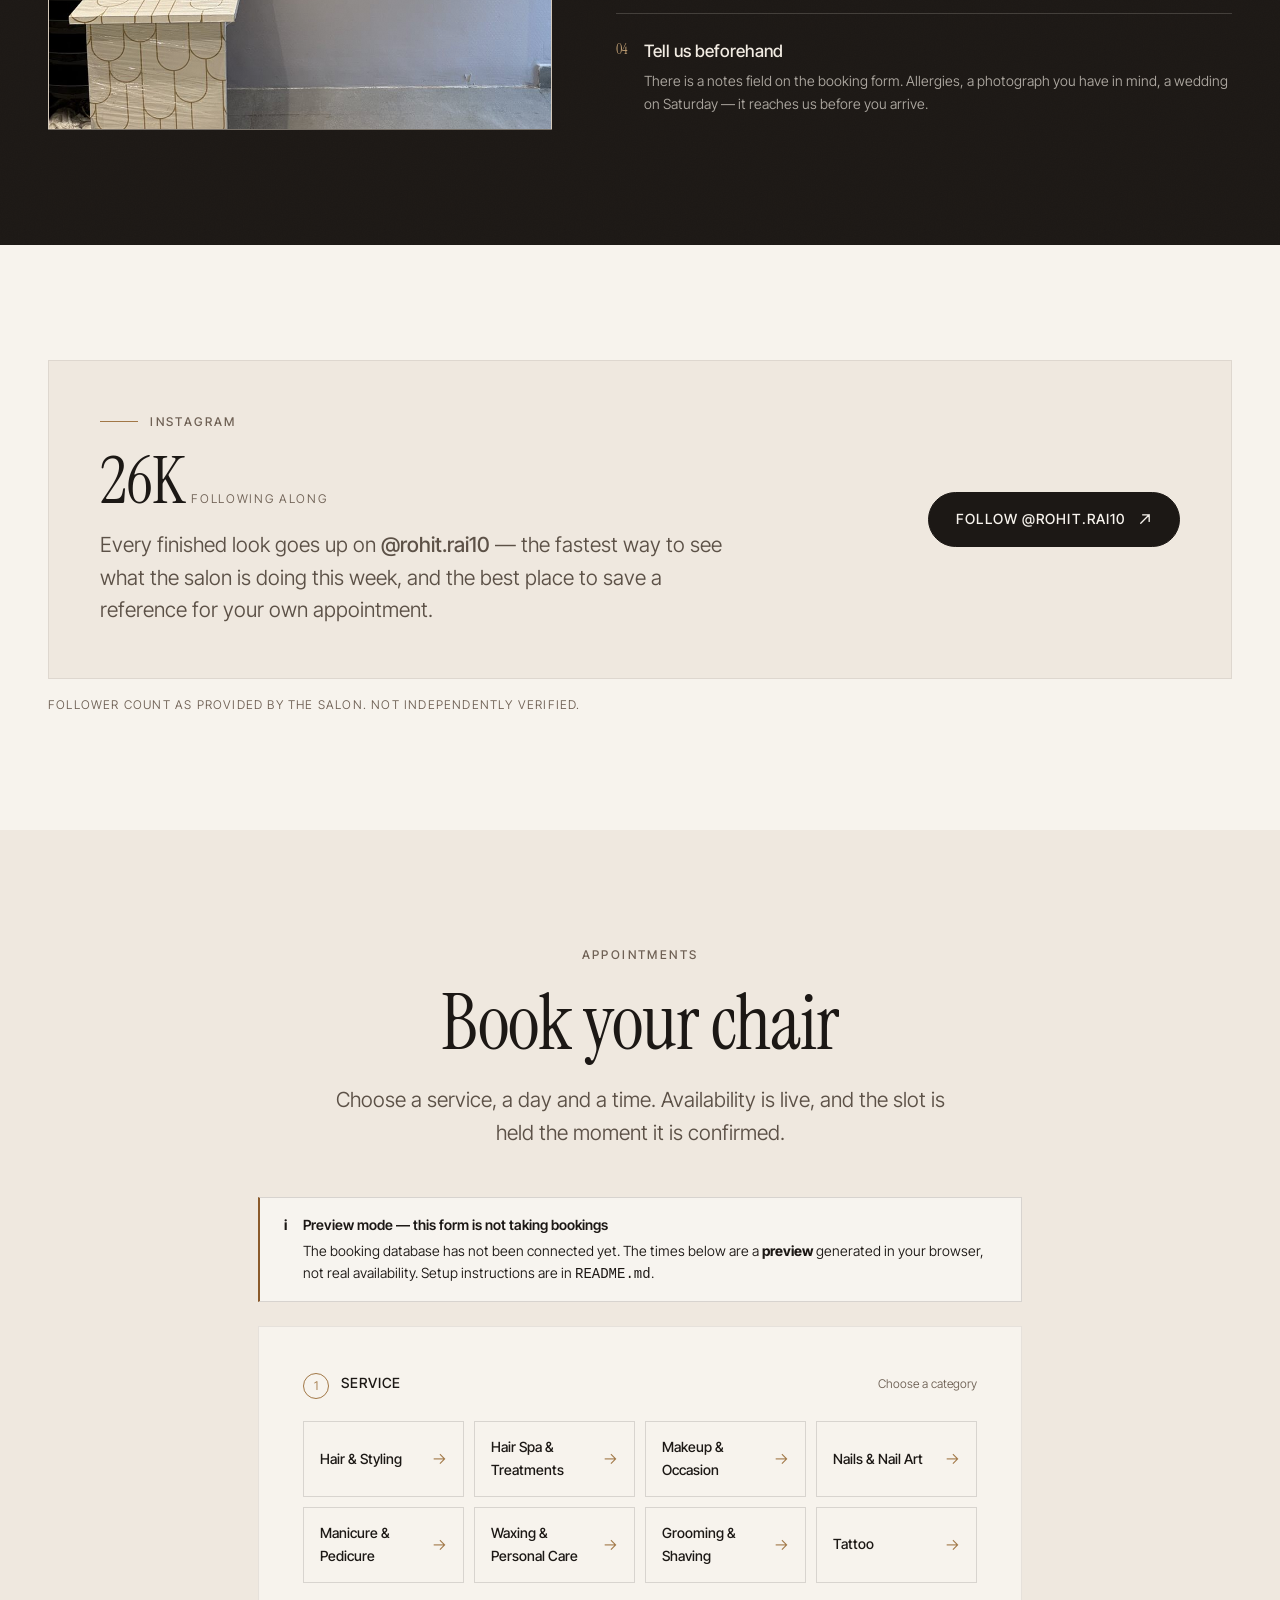
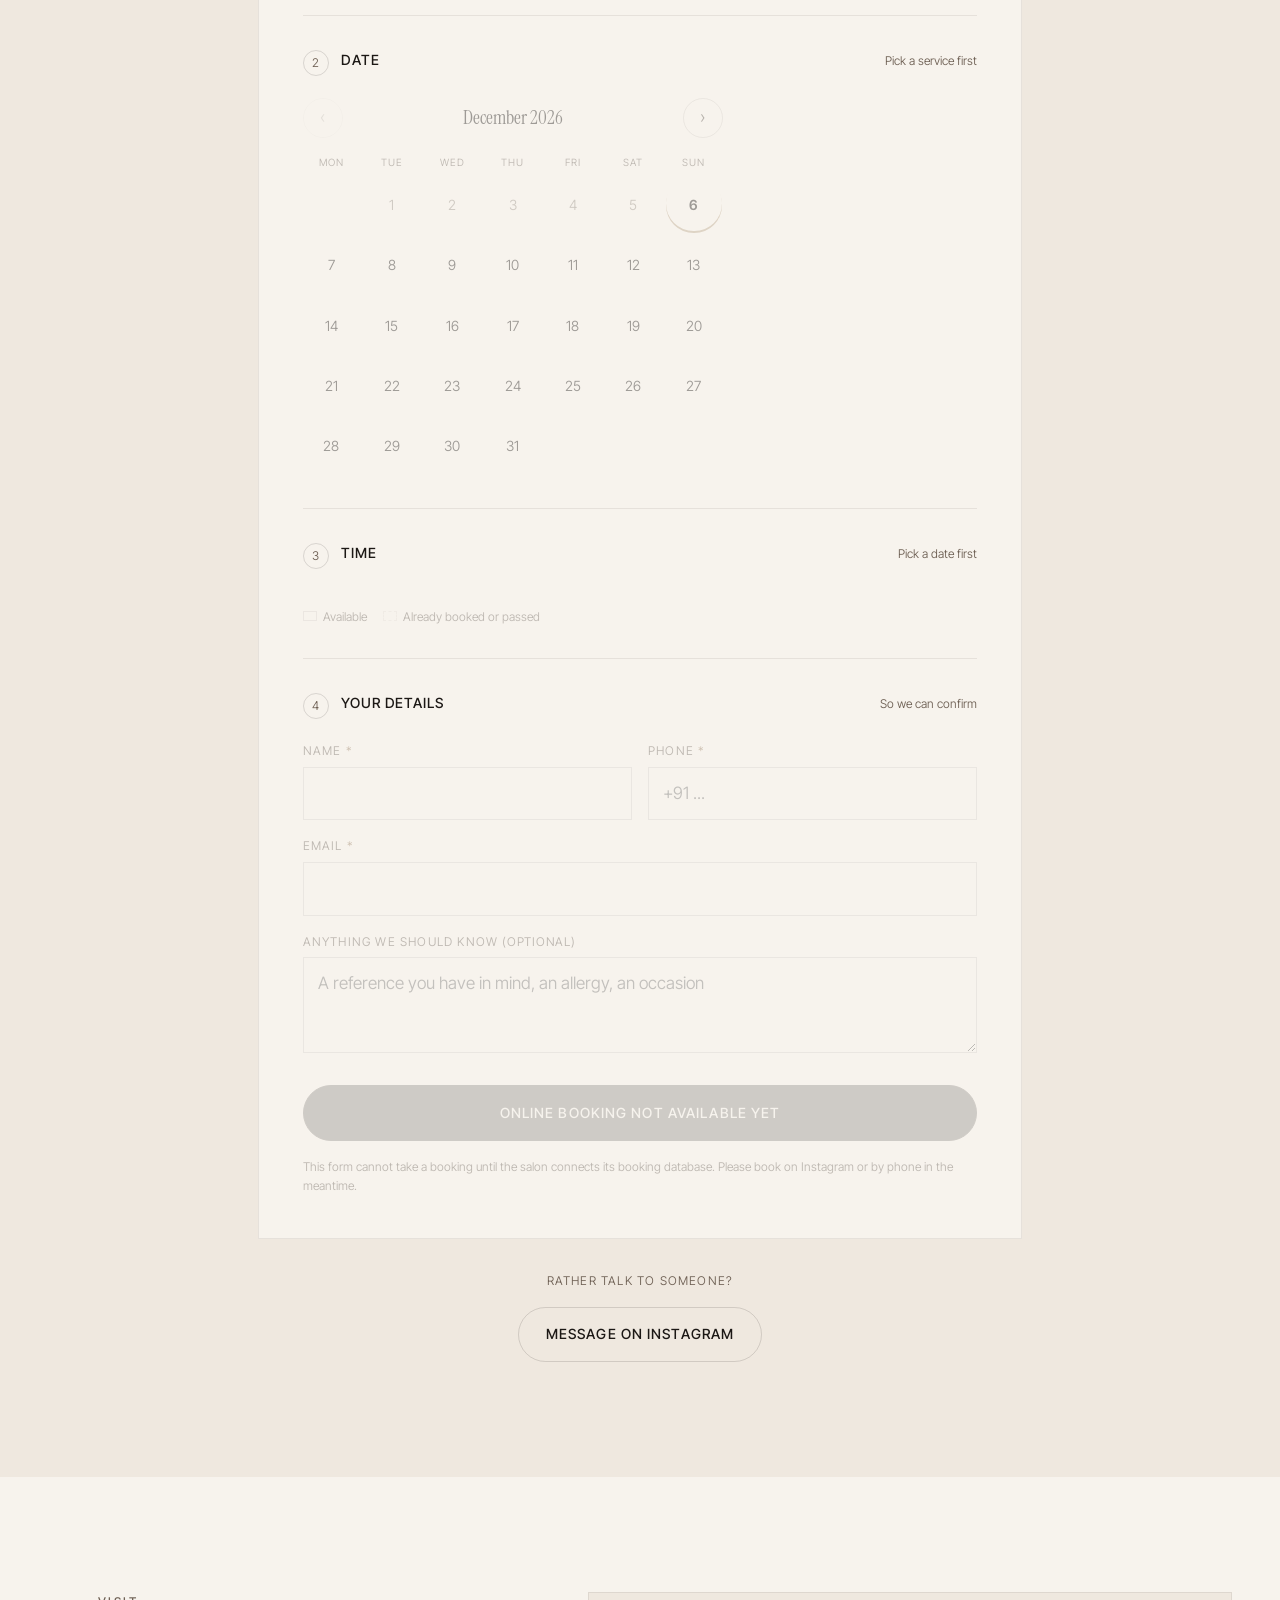
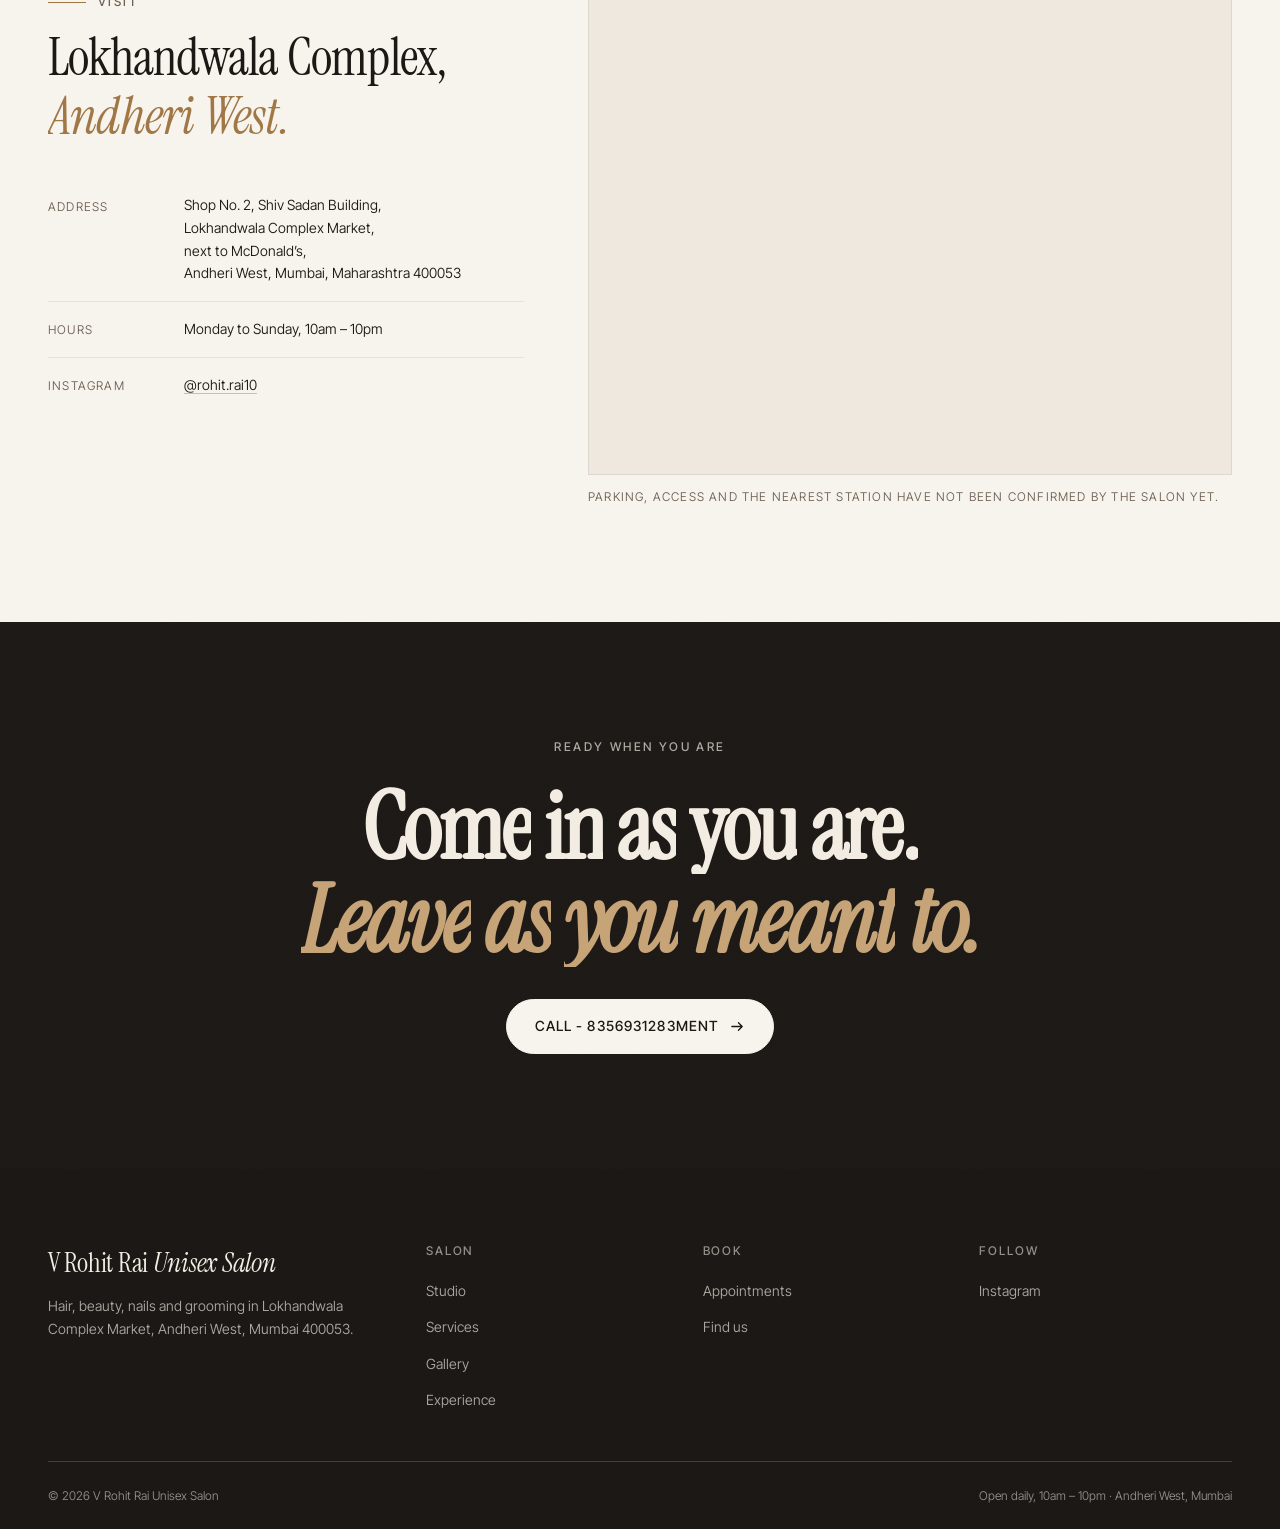
==== commit 9fdd831a: "Update index.html" ====
--- a/index.html
+++ b/index.html
@@ -5,7 +5,7 @@
 <meta name="viewport" content="width=device-width, initial-scale=1, viewport-fit=cover">
 
 <title>V Rohit Rai Unisex Salon — Hair, Beauty &amp; Nails in Andheri West, Mumbai</title>
-<meta name="description" content="Unisex salon in Lokhandwala Complex, Andheri West, Mumbai. Haircuts and hairstyling, hair spa, nails and nail art, manicure and pedicure, makeup, waxing and grooming. Book an appointment online, open daily 10am to 10pm.">
+<meta name="description" content="Unisex salon in Lokhandwala Complex, Andheri West, Mumbai. Haircuts and hairstyling, hair spa, nails and nail art, manicure and pedicure, makeup, waxing and grooming. Call - 8356931283ment online, open daily 10am to 10pm.">
 <meta name="theme-color" content="#F7F3ED">
 <!-- An original monogram. The favicon.ico left in the project root
      belongs to the previous template's business and is not used. -->
@@ -106,7 +106,7 @@
         <svg viewBox="0 0 24 24" fill="currentColor" aria-hidden="true"><path d="M12 2.2c3.2 0 3.6 0 4.9.07 3.25.15 4.77 1.7 4.92 4.92.06 1.27.07 1.65.07 4.85s-.01 3.58-.07 4.85c-.15 3.22-1.67 4.77-4.92 4.92-1.3.06-1.7.07-4.9.07s-3.6-.01-4.85-.07c-3.26-.15-4.77-1.7-4.92-4.92C2.17 15.6 2.16 15.2 2.16 12s.01-3.58.07-4.85c.15-3.22 1.67-4.77 4.92-4.92C8.4 2.2 8.8 2.2 12 2.2Zm0 3.64A6.16 6.16 0 1 0 18.16 12A6.16 6.16 0 0 0 12 5.84Zm0 10.16A4 4 0 1 1 16 12a4 4 0 0 1-4 4Zm6.4-11.85a1.44 1.44 0 1 0 1.44 1.44a1.44 1.44 0 0 0-1.44-1.44Z"/></svg>
       </a>
       <a class="btn btn-arrow" href="tel:+918356931283">
-        <span>Contact - 8356931283</span>
+        <span>Call - 8356931283</span>
         <svg viewBox="0 0 16 16" fill="none" aria-hidden="true"><path d="M2 8h11M9 4l4 4-4 4" stroke="currentColor" stroke-width="1.4" stroke-linecap="round" stroke-linejoin="round"/></svg>
       </a>
       <button class="burger" id="burger" type="button" aria-label="Open menu" aria-expanded="false" aria-controls="drawer">
@@ -127,11 +127,11 @@
     <a href="#services"><span>02</span>Services</a>
     <a href="#work"><span>03</span>Gallery</a>
     <a href="#experience"><span>04</span>Experience</a>
-    <a href="#booking"><span>05</span>Book</a>
+    <a href="tel:+918356931283"><span>05</span>Book</a>
     <a href="#visit"><span>06</span>Visit</a>
   </nav>
   <div class="drawer-foot">
-    <a class="btn" href="#booking">Book an appointment</a>
+    <a class="btn" href="tel:+918356931283">Call - 8356931283</a>
     <a class="btn btn-ghost" href="https://www.instagram.com/rohit.rai10" target="_blank" rel="noopener noreferrer">
       Instagram &mdash; @rohit.rai10
     </a>
@@ -162,8 +162,8 @@
         </p>
 
         <div class="hero-cta">
-          <a class="btn btn-arrow" href="#booking">
-            <span>Book an appointment</span>
+          <a class="btn btn-arrow" href="tel:+918356931283">
+            <span>Call - 8356931283ment</span>
             <svg viewBox="0 0 16 16" fill="none" aria-hidden="true"><path d="M2 8h11M9 4l4 4-4 4" stroke="currentColor" stroke-width="1.4" stroke-linecap="round" stroke-linejoin="round"/></svg>
           </a>
           <a class="btn btn-ghost" href="#services">Explore services</a>
@@ -316,7 +316,7 @@
         <p class="service-blurb">Cuts that keep their shape as they grow out, and finishing you can repeat at home.</p>
         <div class="service-items" data-chips></div>
         <div class="service-foot">
-          <a class="link" data-book="hair" href="#booking">Book this<svg viewBox="0 0 16 16" fill="none" aria-hidden="true"><path d="M2 8h11M9 4l4 4-4 4" stroke="currentColor" stroke-width="1.4" stroke-linecap="round" stroke-linejoin="round"/></svg></a>
+          <a class="link" data-book="hair" href="tel:+918356931283">Book this<svg viewBox="0 0 16 16" fill="none" aria-hidden="true"><path d="M2 8h11M9 4l4 4-4 4" stroke="currentColor" stroke-width="1.4" stroke-linecap="round" stroke-linejoin="round"/></svg></a>
         </div>
         <div class="service-plate">
           <div class="plate mask" data-plate="statement">
@@ -337,7 +337,7 @@
         <p class="service-blurb">Conditioning work for scalp and length &mdash; the slow part of the appointment, and the part that lasts.</p>
         <div class="service-items" data-chips></div>
         <div class="service-foot">
-          <a class="link" data-book="hair-spa" href="#booking">Book this<svg viewBox="0 0 16 16" fill="none" aria-hidden="true"><path d="M2 8h11M9 4l4 4-4 4" stroke="currentColor" stroke-width="1.4" stroke-linecap="round" stroke-linejoin="round"/></svg></a>
+          <a class="link" data-book="hair-spa" href="tel:+918356931283">Book this<svg viewBox="0 0 16 16" fill="none" aria-hidden="true"><path d="M2 8h11M9 4l4 4-4 4" stroke="currentColor" stroke-width="1.4" stroke-linecap="round" stroke-linejoin="round"/></svg></a>
         </div>
       </article>
 
@@ -347,7 +347,7 @@
         <p class="service-blurb">Day makeup, evening makeup and full occasion looks, matched to your skin in daylight.</p>
         <div class="service-items" data-chips></div>
         <div class="service-foot">
-          <a class="link" data-book="makeup" href="#booking">Book this<svg viewBox="0 0 16 16" fill="none" aria-hidden="true"><path d="M2 8h11M9 4l4 4-4 4" stroke="currentColor" stroke-width="1.4" stroke-linecap="round" stroke-linejoin="round"/></svg></a>
+          <a class="link" data-book="makeup" href="tel:+918356931283">Book this<svg viewBox="0 0 16 16" fill="none" aria-hidden="true"><path d="M2 8h11M9 4l4 4-4 4" stroke="currentColor" stroke-width="1.4" stroke-linecap="round" stroke-linejoin="round"/></svg></a>
         </div>
       </article>
 
@@ -357,7 +357,7 @@
         <p class="service-blurb">Shape, finish and hand-painted detail &mdash; from one clean colour to work that takes its time.</p>
         <div class="service-items" data-chips></div>
         <div class="service-foot">
-          <a class="link" data-book="nails" href="#booking">Book this<svg viewBox="0 0 16 16" fill="none" aria-hidden="true"><path d="M2 8h11M9 4l4 4-4 4" stroke="currentColor" stroke-width="1.4" stroke-linecap="round" stroke-linejoin="round"/></svg></a>
+          <a class="link" data-book="nails" href="tel:+918356931283">Book this<svg viewBox="0 0 16 16" fill="none" aria-hidden="true"><path d="M2 8h11M9 4l4 4-4 4" stroke="currentColor" stroke-width="1.4" stroke-linecap="round" stroke-linejoin="round"/></svg></a>
         </div>
         <div class="service-plate">
           <div class="plate mask" data-plate="nails">
@@ -379,7 +379,7 @@
         <p class="service-blurb">Proper hand and foot care, unhurried, with the soak and the massage left in.</p>
         <div class="service-items" data-chips></div>
         <div class="service-foot">
-          <a class="link" data-book="hands-feet" href="#booking">Book this<svg viewBox="0 0 16 16" fill="none" aria-hidden="true"><path d="M2 8h11M9 4l4 4-4 4" stroke="currentColor" stroke-width="1.4" stroke-linecap="round" stroke-linejoin="round"/></svg></a>
+          <a class="link" data-book="hands-feet" href="tel:+918356931283">Book this<svg viewBox="0 0 16 16" fill="none" aria-hidden="true"><path d="M2 8h11M9 4l4 4-4 4" stroke="currentColor" stroke-width="1.4" stroke-linecap="round" stroke-linejoin="round"/></svg></a>
         </div>
       </article>
 
@@ -389,7 +389,7 @@
         <p class="service-blurb">A private room, a quick turnaround, and someone who tells you what to expect first.</p>
         <div class="service-items" data-chips></div>
         <div class="service-foot">
-          <a class="link" data-book="waxing" href="#booking">Book this<svg viewBox="0 0 16 16" fill="none" aria-hidden="true"><path d="M2 8h11M9 4l4 4-4 4" stroke="currentColor" stroke-width="1.4" stroke-linecap="round" stroke-linejoin="round"/></svg></a>
+          <a class="link" data-book="waxing" href="tel:+918356931283">Book this<svg viewBox="0 0 16 16" fill="none" aria-hidden="true"><path d="M2 8h11M9 4l4 4-4 4" stroke="currentColor" stroke-width="1.4" stroke-linecap="round" stroke-linejoin="round"/></svg></a>
         </div>
       </article>
 
@@ -399,7 +399,7 @@
         <p class="service-blurb">Beard architecture, the hot-towel shave, and a cut that works with how your hair actually falls.</p>
         <div class="service-items" data-chips></div>
         <div class="service-foot">
-          <a class="link" data-book="grooming" href="#booking">Book this<svg viewBox="0 0 16 16" fill="none" aria-hidden="true"><path d="M2 8h11M9 4l4 4-4 4" stroke="currentColor" stroke-width="1.4" stroke-linecap="round" stroke-linejoin="round"/></svg></a>
+          <a class="link" data-book="grooming" href="tel:+918356931283">Book this<svg viewBox="0 0 16 16" fill="none" aria-hidden="true"><path d="M2 8h11M9 4l4 4-4 4" stroke="currentColor" stroke-width="1.4" stroke-linecap="round" stroke-linejoin="round"/></svg></a>
         </div>
         <div class="service-plate">
           <div class="plate mask" data-plate="grooming">
@@ -421,7 +421,7 @@
         <p class="service-blurb">Every piece starts with a conversation about placement, size and healing. The consultation is what you book online.</p>
         <div class="service-items" data-chips></div>
         <div class="service-foot">
-          <a class="link" data-book="tattoo" href="#booking">Book a consultation<svg viewBox="0 0 16 16" fill="none" aria-hidden="true"><path d="M2 8h11M9 4l4 4-4 4" stroke="currentColor" stroke-width="1.4" stroke-linecap="round" stroke-linejoin="round"/></svg></a>
+          <a class="link" data-book="tattoo" href="tel:+918356931283">Book a consultation<svg viewBox="0 0 16 16" fill="none" aria-hidden="true"><path d="M2 8h11M9 4l4 4-4 4" stroke="currentColor" stroke-width="1.4" stroke-linecap="round" stroke-linejoin="round"/></svg></a>
         </div>
       </article>
 
@@ -432,7 +432,7 @@
         Prices are confirmed in the salon or over the phone, so you always hear the
         figure before anything starts.
       </p>
-      <a class="link" href="#booking">See live availability
+      <a class="link" href="tel:+918356931283">See live availability
         <svg viewBox="0 0 16 16" fill="none" aria-hidden="true"><path d="M2 8h11M9 4l4 4-4 4" stroke="currentColor" stroke-width="1.4" stroke-linecap="round" stroke-linejoin="round"/></svg>
       </a>
     </div>
@@ -774,8 +774,8 @@
     <h2 class="closing-title" data-split="words" style="margin-top:var(--sp-4)">
       Come in as you are.<br><em class="em">Leave as you meant to.</em>
     </h2>
-    <a class="btn btn-arrow" href="#booking">
-      <span>Book an appointment</span>
+    <a class="btn btn-arrow" href="tel:+918356931283">
+      <span>Call - 8356931283ment</span>
       <svg viewBox="0 0 16 16" fill="none" aria-hidden="true"><path d="M2 8h11M9 4l4 4-4 4" stroke="currentColor" stroke-width="1.4" stroke-linecap="round" stroke-linejoin="round"/></svg>
     </a>
   </div>
@@ -810,7 +810,7 @@
       <div>
         <h3>Book</h3>
         <ul>
-          <li><a href="#booking">Appointments</a></li>
+          <li><a href="tel:+918356931283">Appointments</a></li>
           <li><a href="#visit">Find us</a></li>
           <li data-requires="contact.phoneDisplay">
             <a data-bind-href="contact.phone" data-href-prefix="tel:" href="#"><span data-bind="contact.phoneDisplay"></span></a>
@@ -837,7 +837,7 @@
 
 <!-- MOBILE ACTION BAR -->
 <nav class="action-bar" aria-label="Quick actions">
-  <a class="btn" href="#booking">Book an appointment</a>
+  <a class="btn" href="tel:+918356931283">Call - 8356931283ment</a>
   <a class="icon-btn" href="https://www.instagram.com/rohit.rai10" target="_blank" rel="noopener noreferrer"
      aria-label="Instagram, opens in a new tab">
     <svg viewBox="0 0 24 24" fill="currentColor" aria-hidden="true"><path d="M12 2.2c3.2 0 3.6 0 4.9.07 3.25.15 4.77 1.7 4.92 4.92.06 1.27.07 1.65.07 4.85s-.01 3.58-.07 4.85c-.15 3.22-1.67 4.77-4.92 4.92-1.3.06-1.7.07-4.9.07s-3.6-.01-4.85-.07c-3.26-.15-4.77-1.7-4.92-4.92C2.17 15.6 2.16 15.2 2.16 12s.01-3.58.07-4.85c.15-3.22 1.67-4.77 4.92-4.92C8.4 2.2 8.8 2.2 12 2.2Zm0 3.64A6.16 6.16 0 1 0 18.16 12A6.16 6.16 0 0 0 12 5.84Zm0 10.16A4 4 0 1 1 16 12a4 4 0 0 1-4 4Zm6.4-11.85a1.44 1.44 0 1 0 1.44 1.44a1.44 1.44 0 0 0-1.44-1.44Z"/></svg>
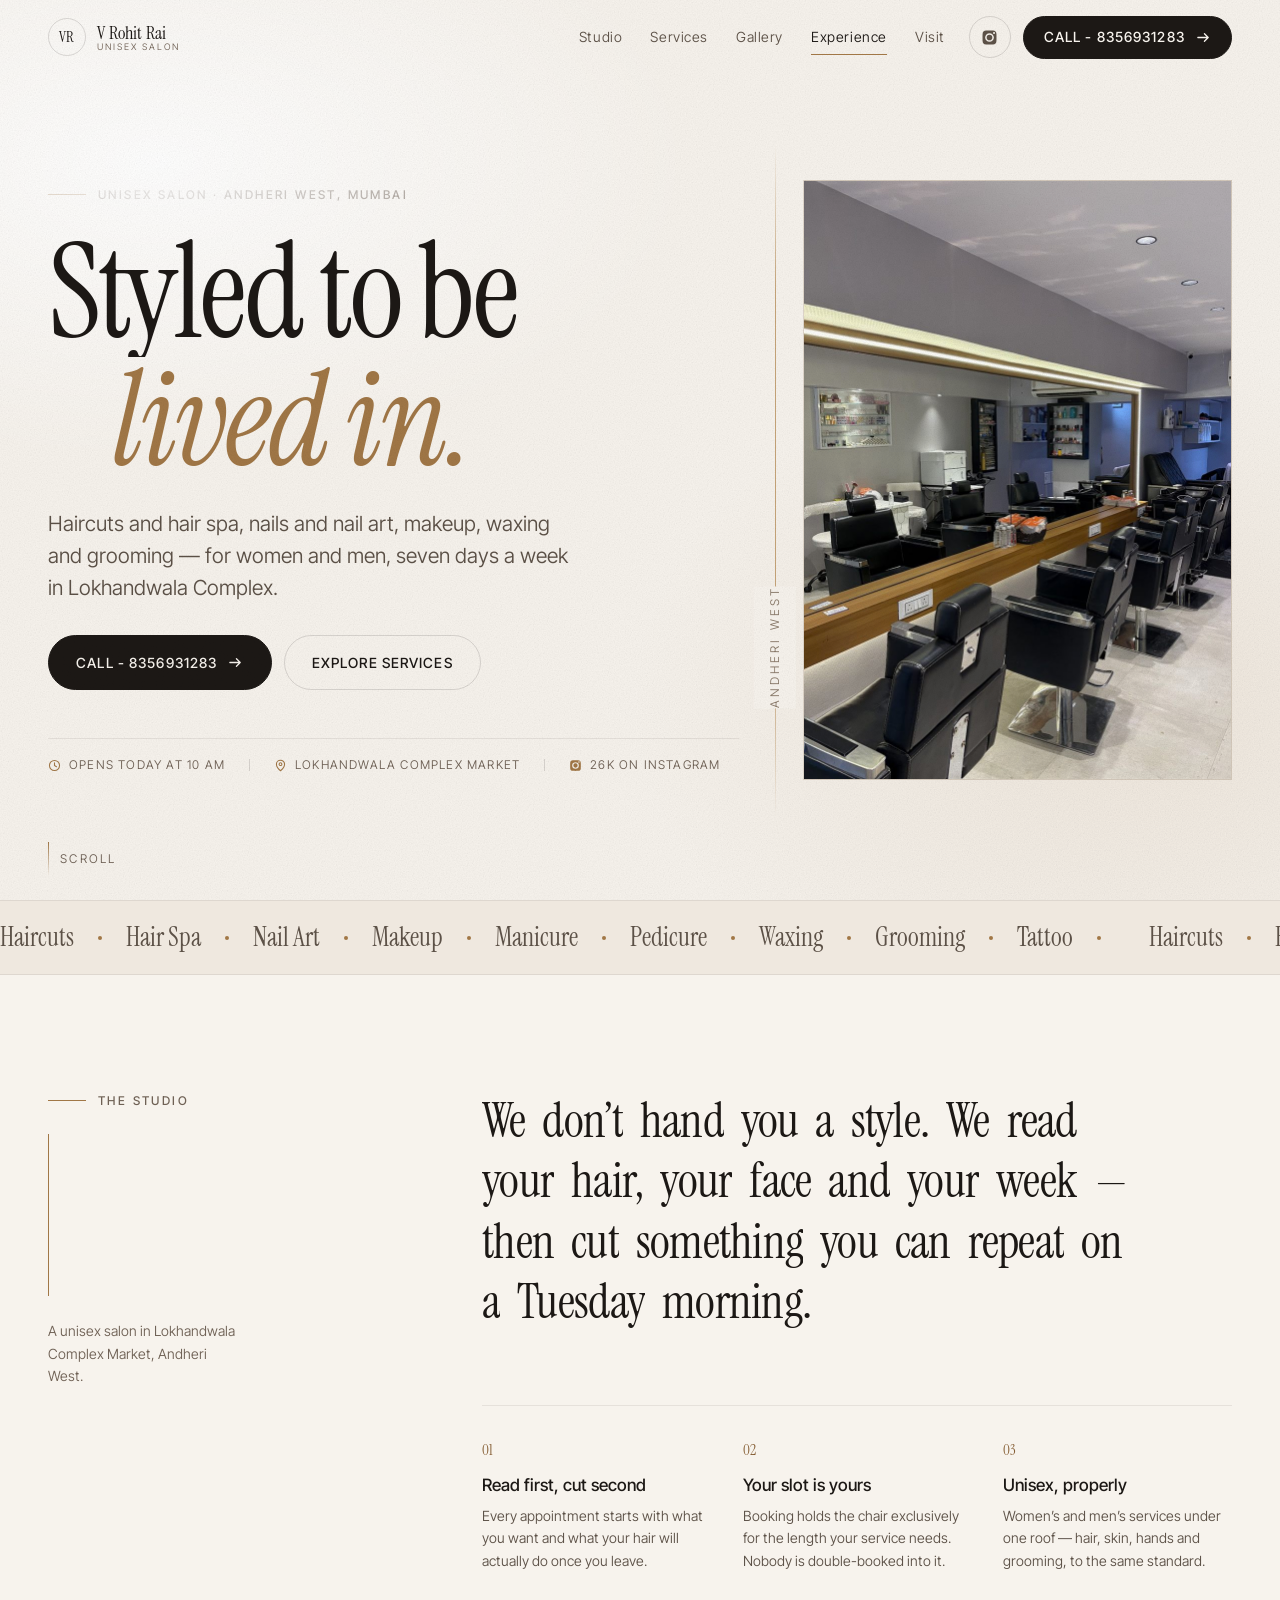
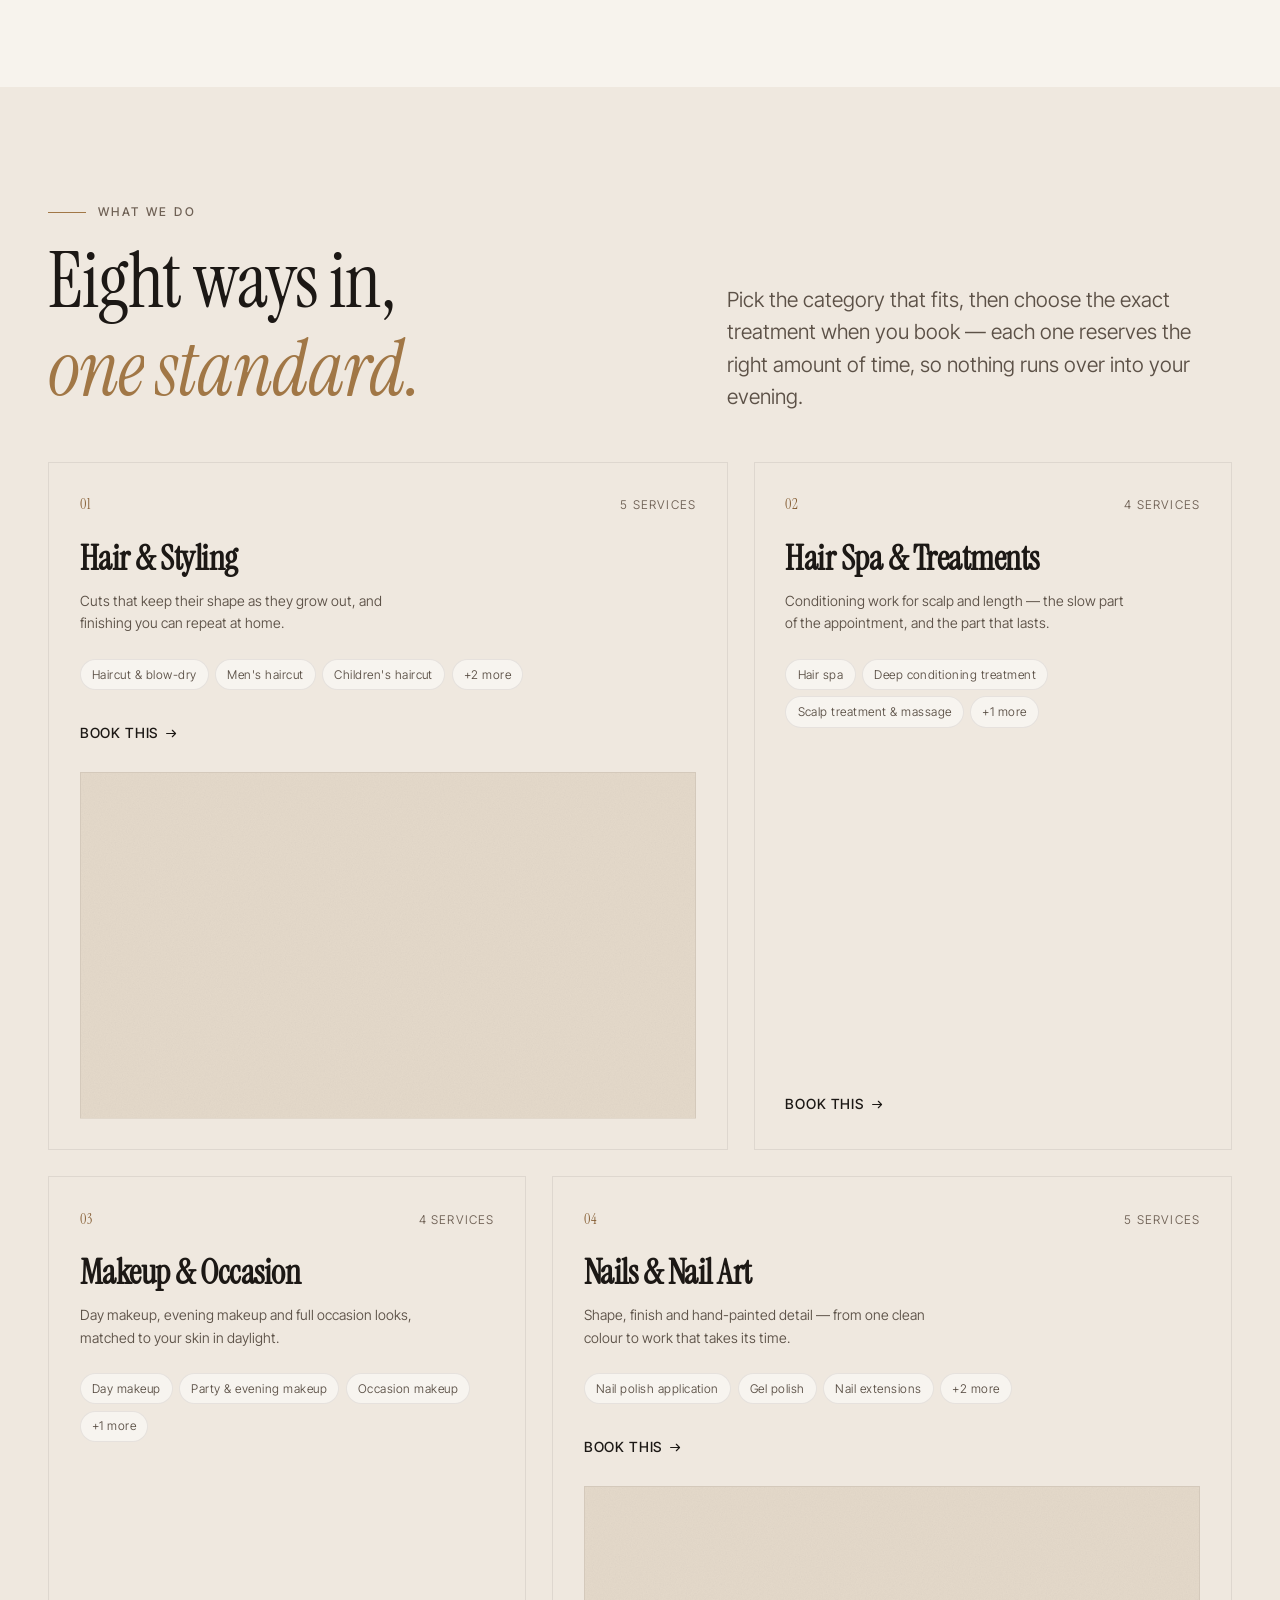
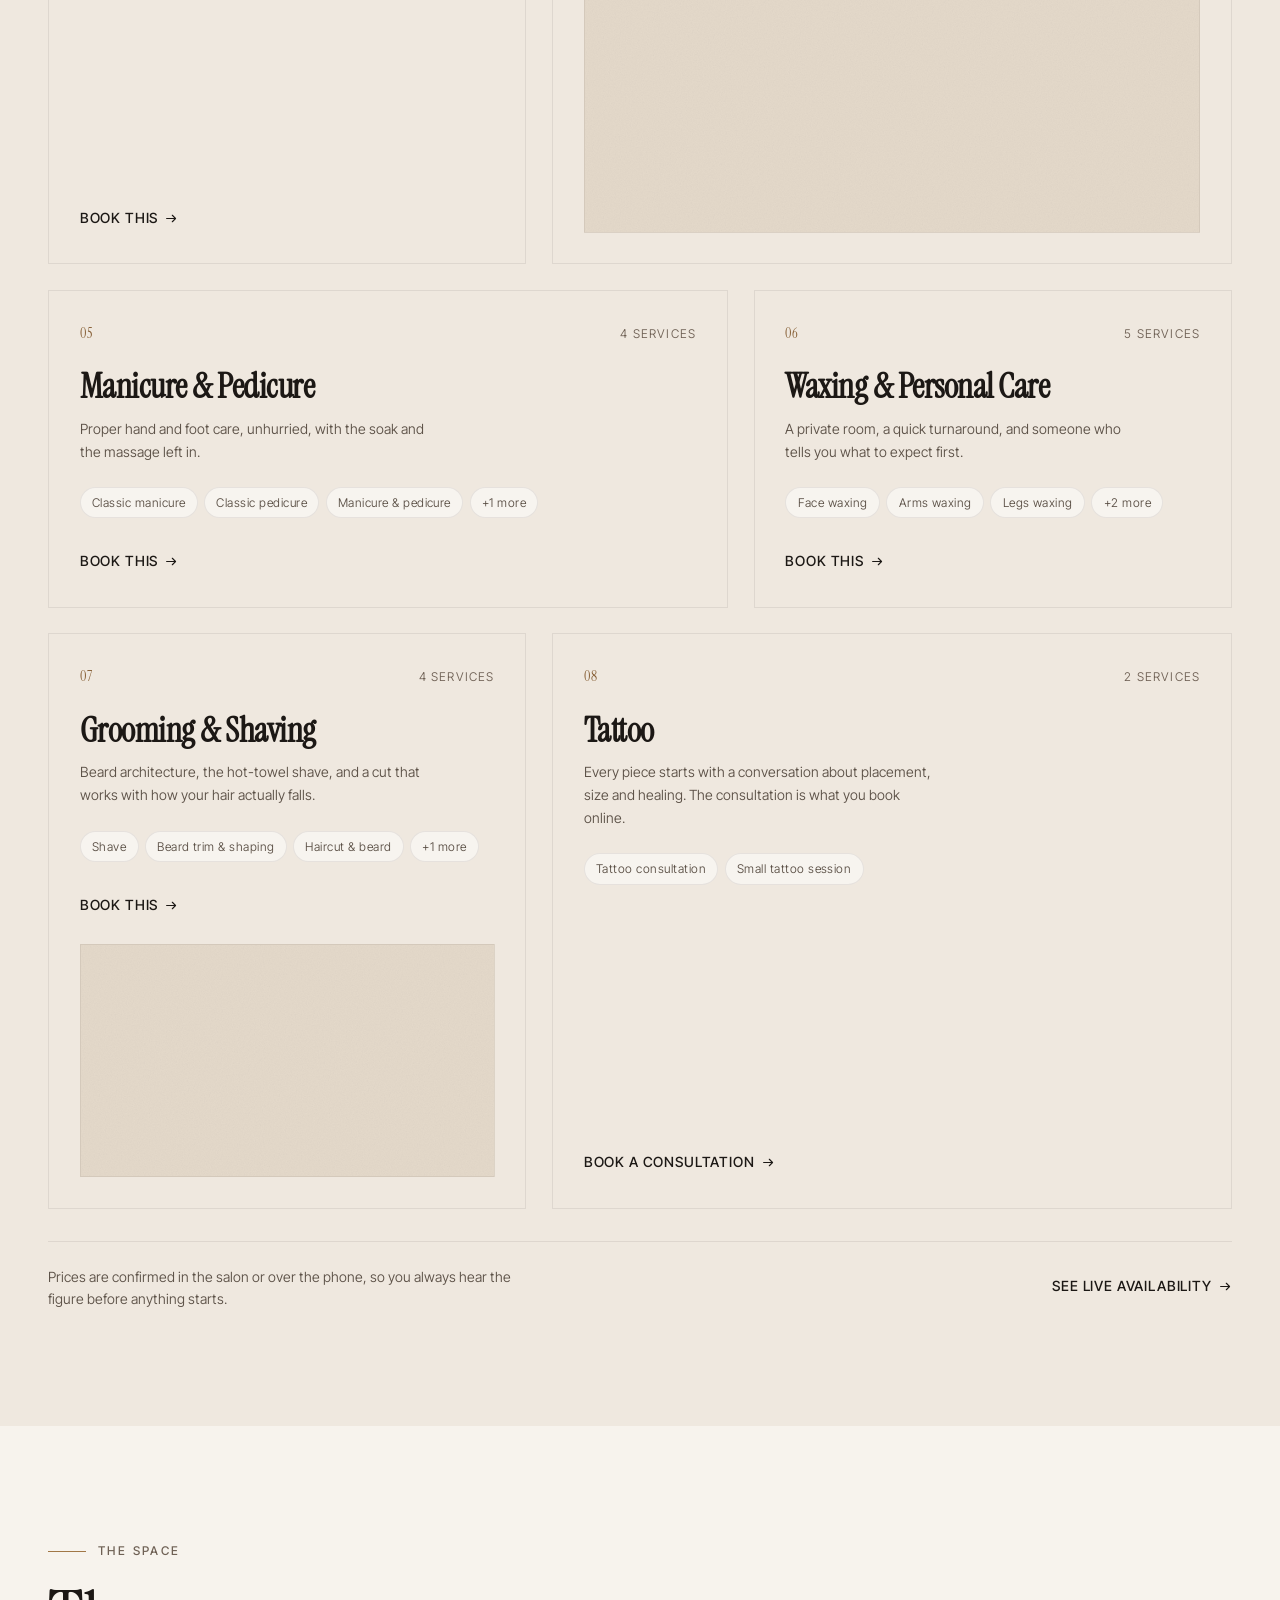
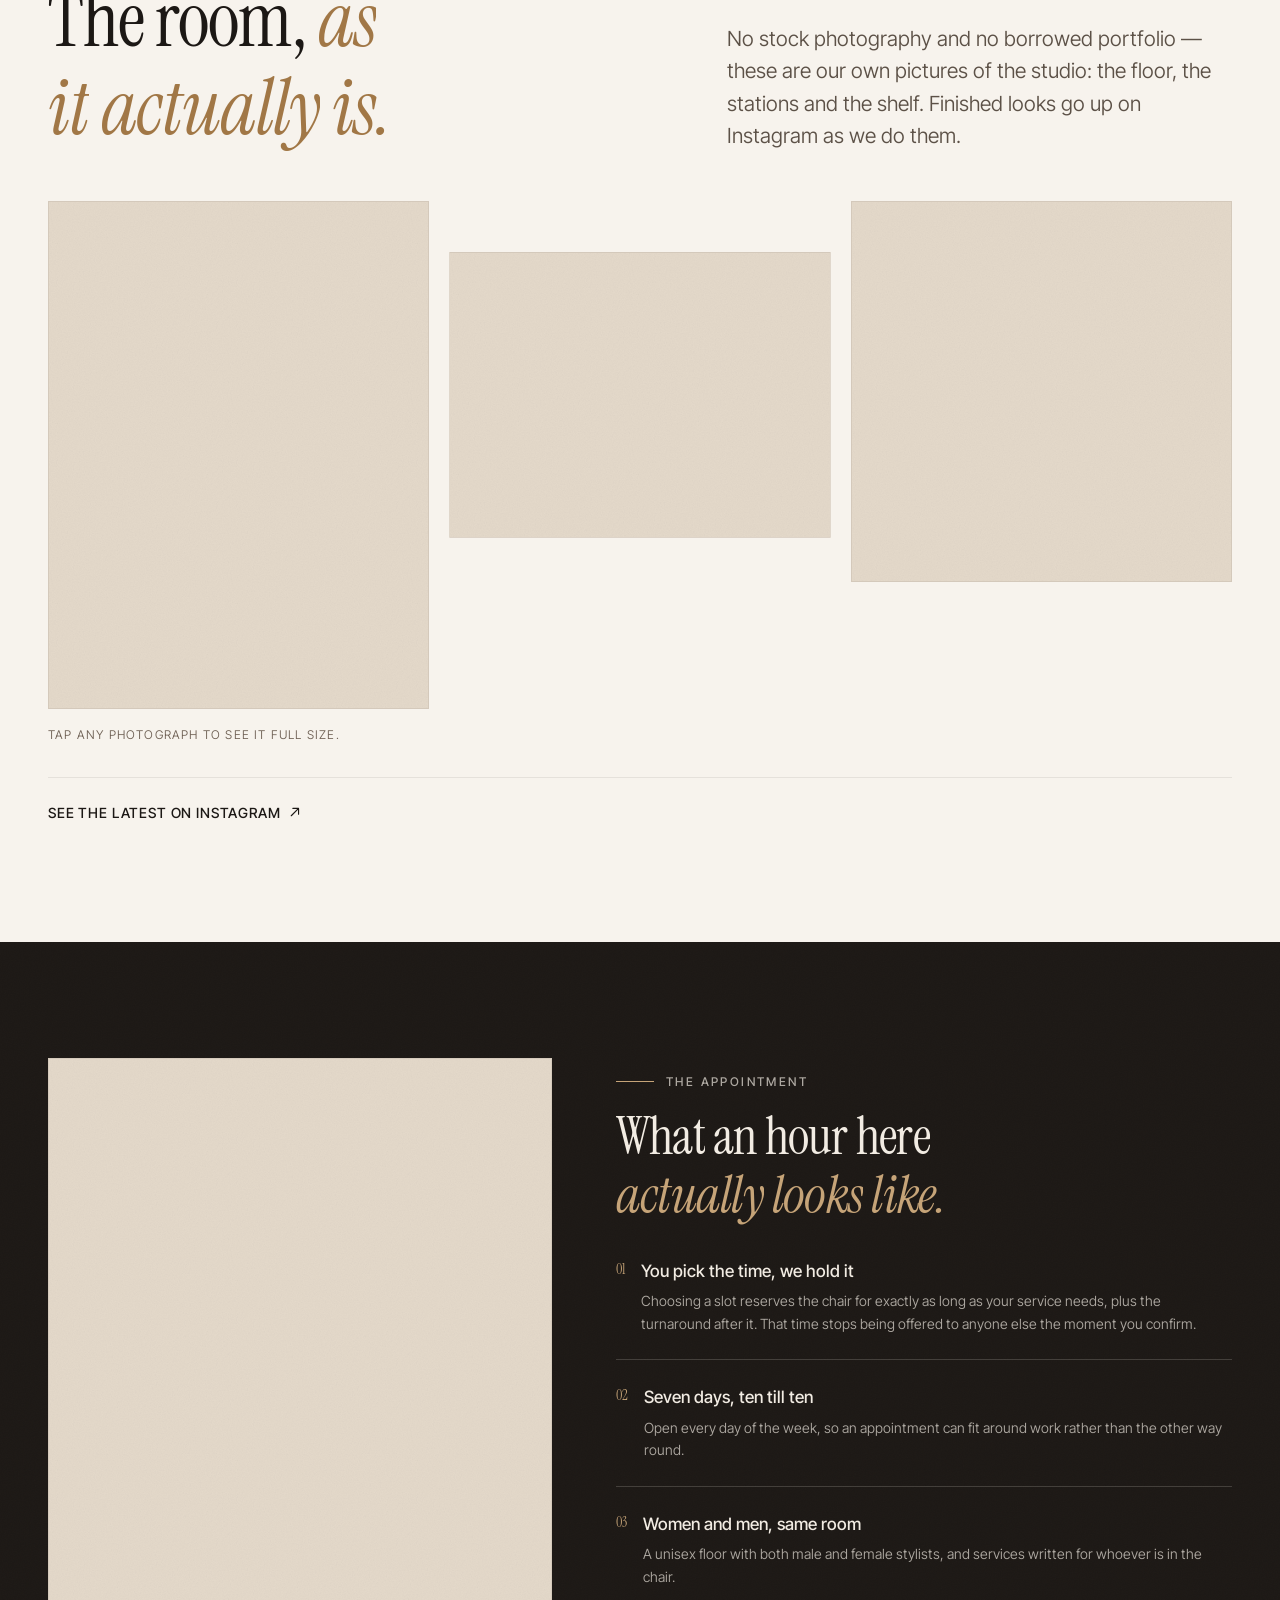
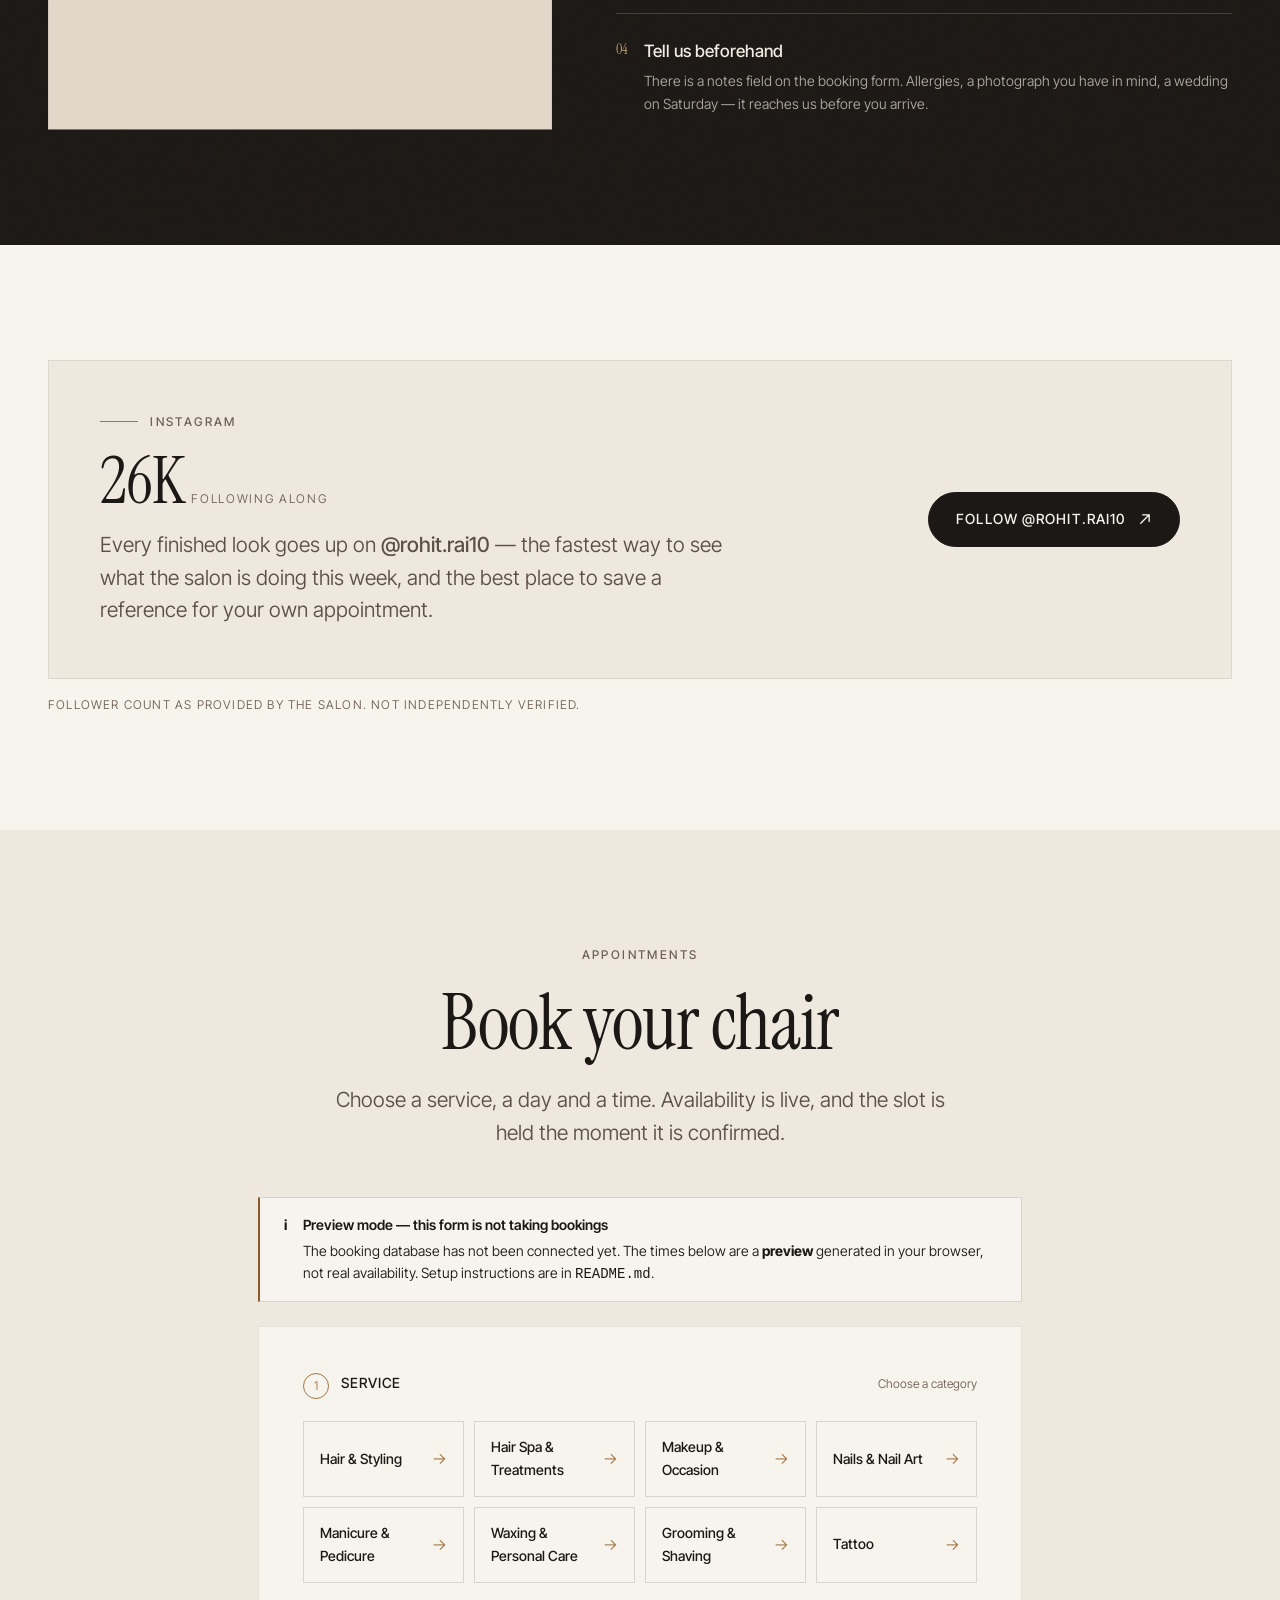
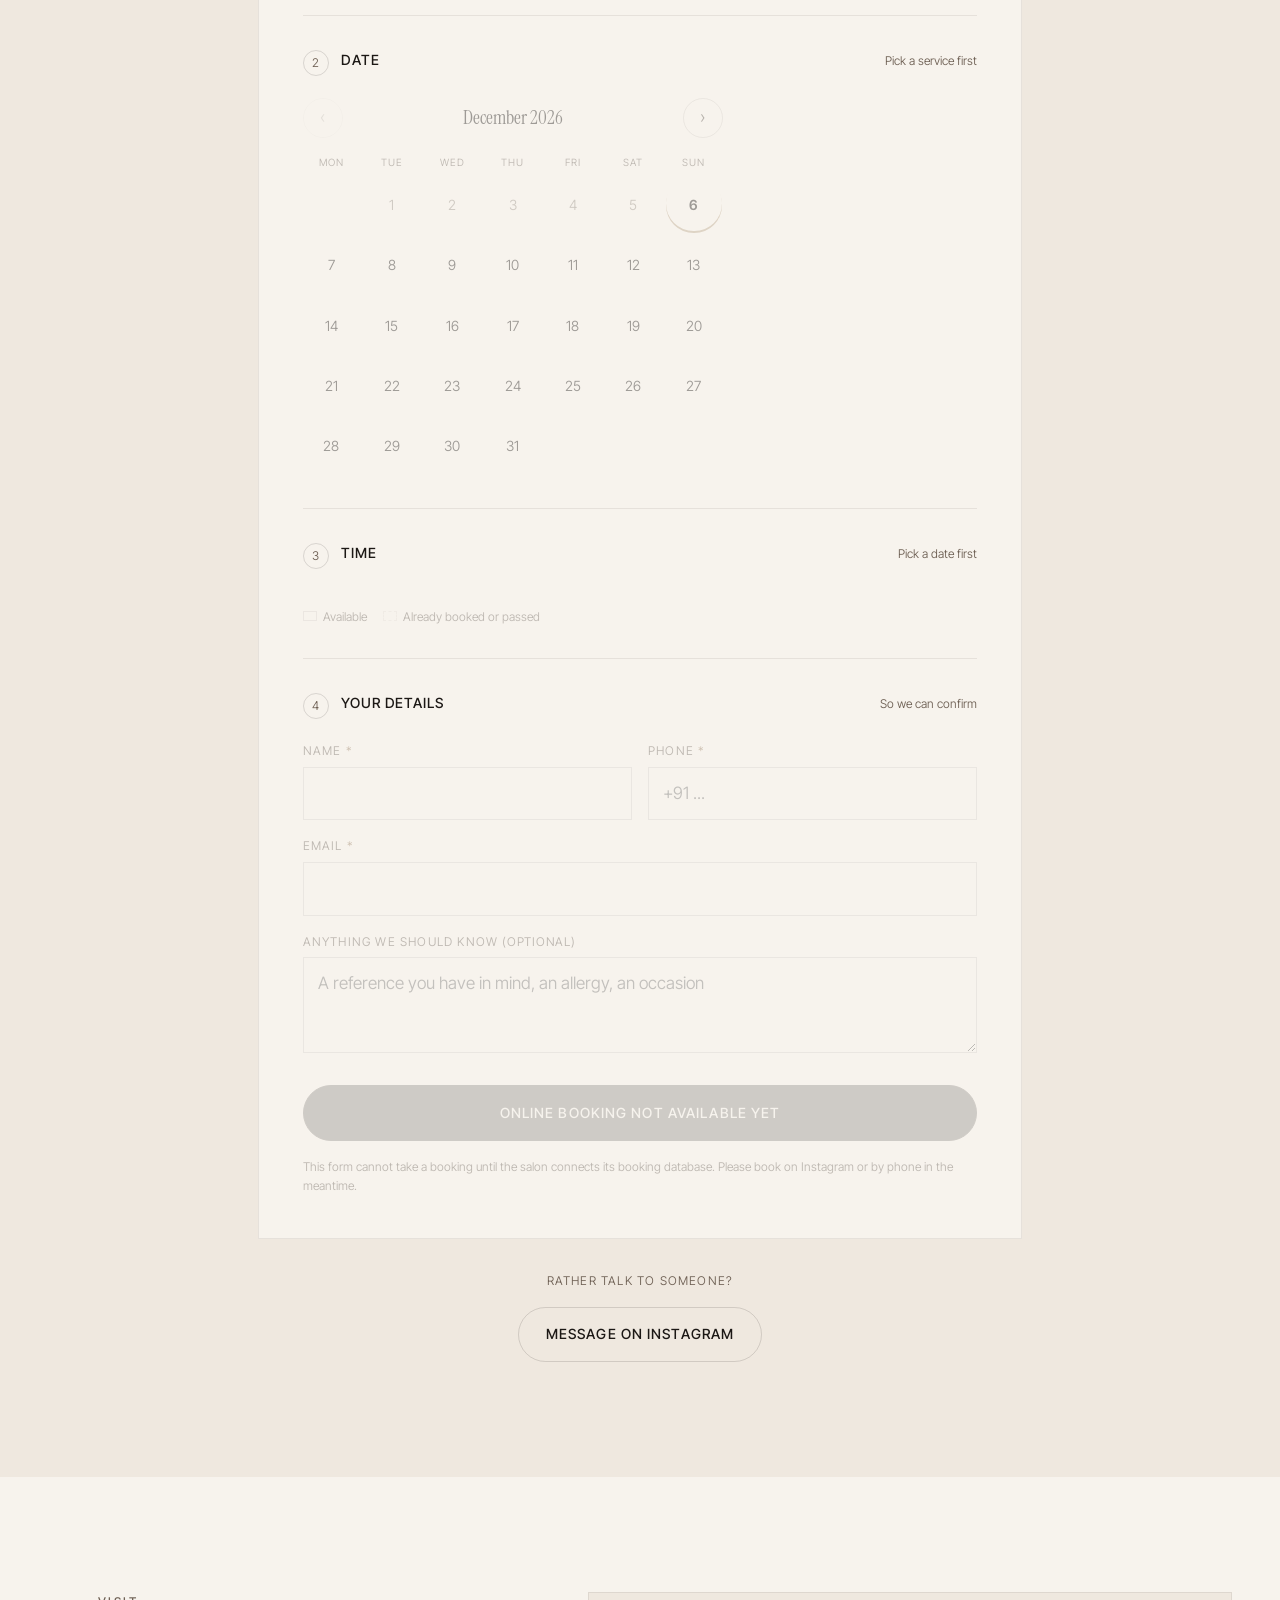
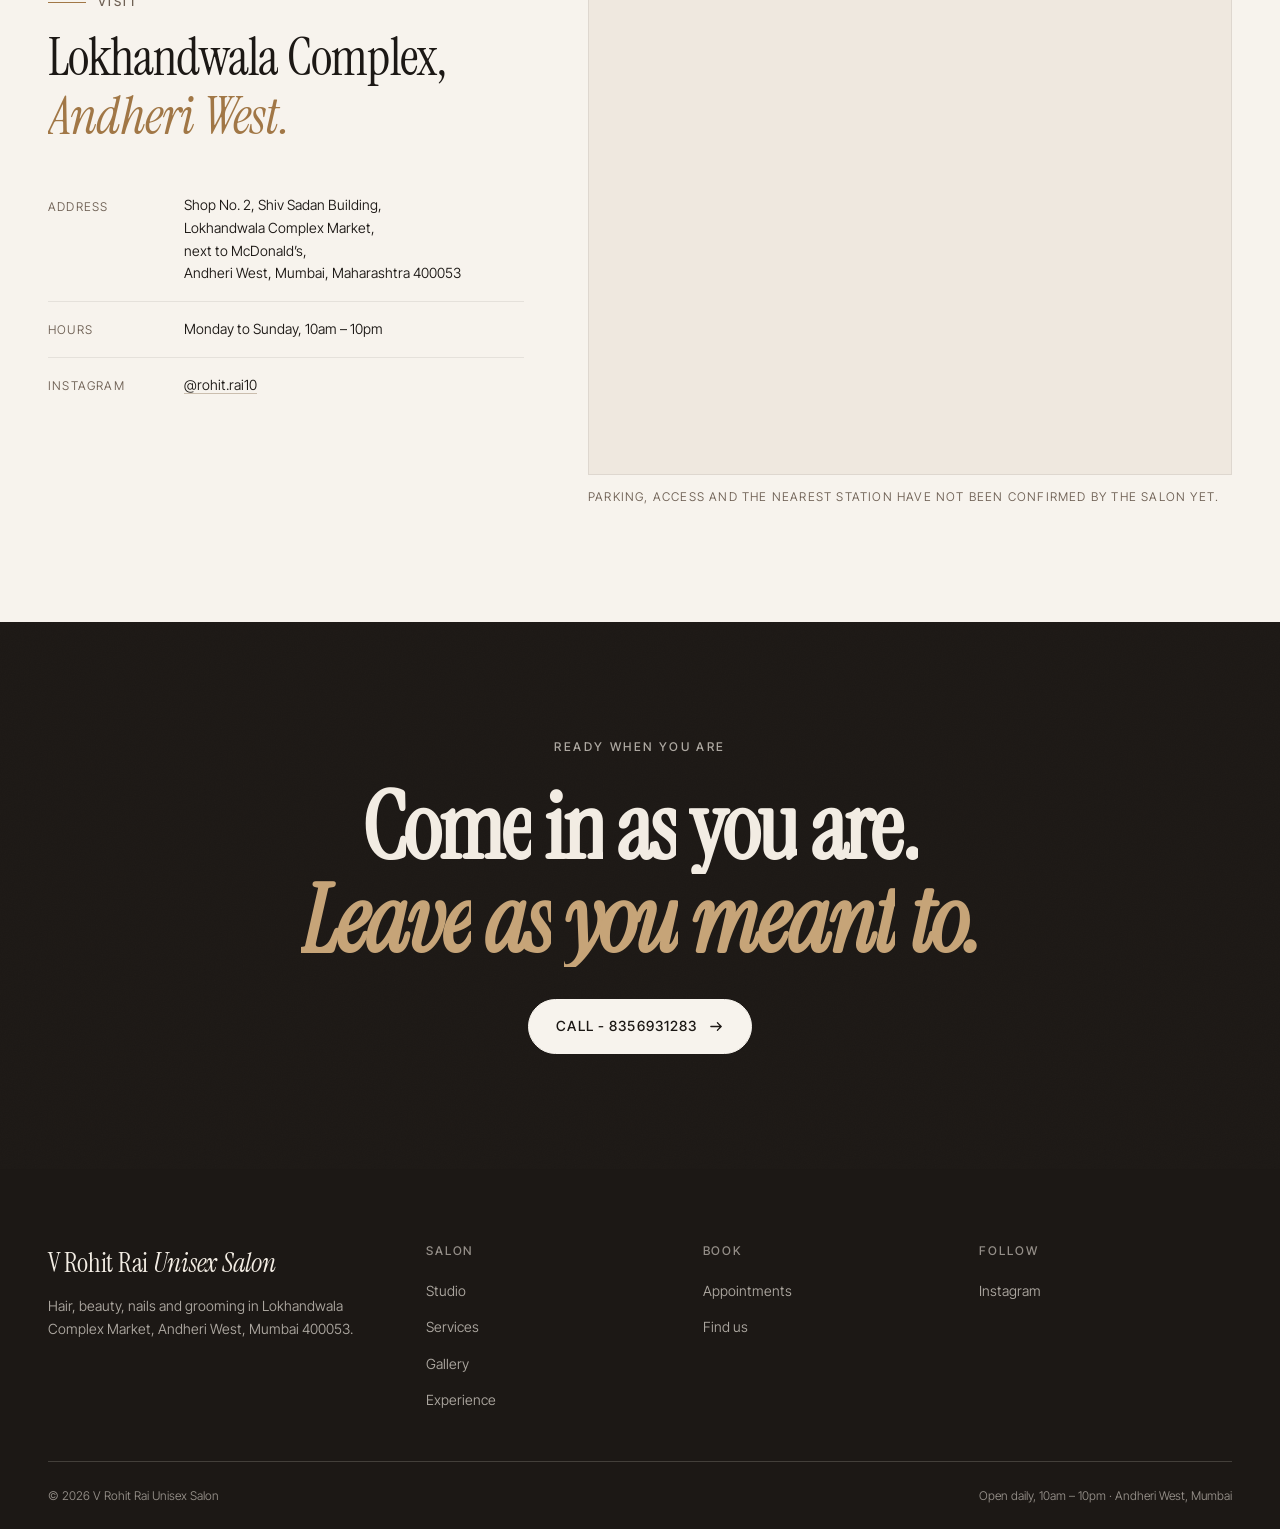
==== commit f8fe2cfd: "Update index.html" ====
--- a/index.html
+++ b/index.html
@@ -5,7 +5,7 @@
 <meta name="viewport" content="width=device-width, initial-scale=1, viewport-fit=cover">
 
 <title>V Rohit Rai Unisex Salon — Hair, Beauty &amp; Nails in Andheri West, Mumbai</title>
-<meta name="description" content="Unisex salon in Lokhandwala Complex, Andheri West, Mumbai. Haircuts and hairstyling, hair spa, nails and nail art, manicure and pedicure, makeup, waxing and grooming. Call - 8356931283ment online, open daily 10am to 10pm.">
+<meta name="description" content="Unisex salon in Lokhandwala Complex, Andheri West, Mumbai. Haircuts and hairstyling, hair spa, nails and nail art, manicure and pedicure, makeup, waxing and grooming. Call - 8356931283 online, open daily 10am to 10pm.">
 <meta name="theme-color" content="#F7F3ED">
 <!-- An original monogram. The favicon.ico left in the project root
      belongs to the previous template's business and is not used. -->
@@ -163,7 +163,7 @@
 
         <div class="hero-cta">
           <a class="btn btn-arrow" href="tel:+918356931283">
-            <span>Call - 8356931283ment</span>
+            <span>Call - 8356931283</span>
             <svg viewBox="0 0 16 16" fill="none" aria-hidden="true"><path d="M2 8h11M9 4l4 4-4 4" stroke="currentColor" stroke-width="1.4" stroke-linecap="round" stroke-linejoin="round"/></svg>
           </a>
           <a class="btn btn-ghost" href="#services">Explore services</a>
@@ -775,7 +775,7 @@
       Come in as you are.<br><em class="em">Leave as you meant to.</em>
     </h2>
     <a class="btn btn-arrow" href="tel:+918356931283">
-      <span>Call - 8356931283ment</span>
+      <span>Call - 8356931283</span>
       <svg viewBox="0 0 16 16" fill="none" aria-hidden="true"><path d="M2 8h11M9 4l4 4-4 4" stroke="currentColor" stroke-width="1.4" stroke-linecap="round" stroke-linejoin="round"/></svg>
     </a>
   </div>
@@ -837,7 +837,7 @@
 
 <!-- MOBILE ACTION BAR -->
 <nav class="action-bar" aria-label="Quick actions">
-  <a class="btn" href="tel:+918356931283">Call - 8356931283ment</a>
+  <a class="btn" href="tel:+918356931283">Call - 8356931283</a>
   <a class="icon-btn" href="https://www.instagram.com/rohit.rai10" target="_blank" rel="noopener noreferrer"
      aria-label="Instagram, opens in a new tab">
     <svg viewBox="0 0 24 24" fill="currentColor" aria-hidden="true"><path d="M12 2.2c3.2 0 3.6 0 4.9.07 3.25.15 4.77 1.7 4.92 4.92.06 1.27.07 1.65.07 4.85s-.01 3.58-.07 4.85c-.15 3.22-1.67 4.77-4.92 4.92-1.3.06-1.7.07-4.9.07s-3.6-.01-4.85-.07c-3.26-.15-4.77-1.7-4.92-4.92C2.17 15.6 2.16 15.2 2.16 12s.01-3.58.07-4.85c.15-3.22 1.67-4.77 4.92-4.92C8.4 2.2 8.8 2.2 12 2.2Zm0 3.64A6.16 6.16 0 1 0 18.16 12A6.16 6.16 0 0 0 12 5.84Zm0 10.16A4 4 0 1 1 16 12a4 4 0 0 1-4 4Zm6.4-11.85a1.44 1.44 0 1 0 1.44 1.44a1.44 1.44 0 0 0-1.44-1.44Z"/></svg>
